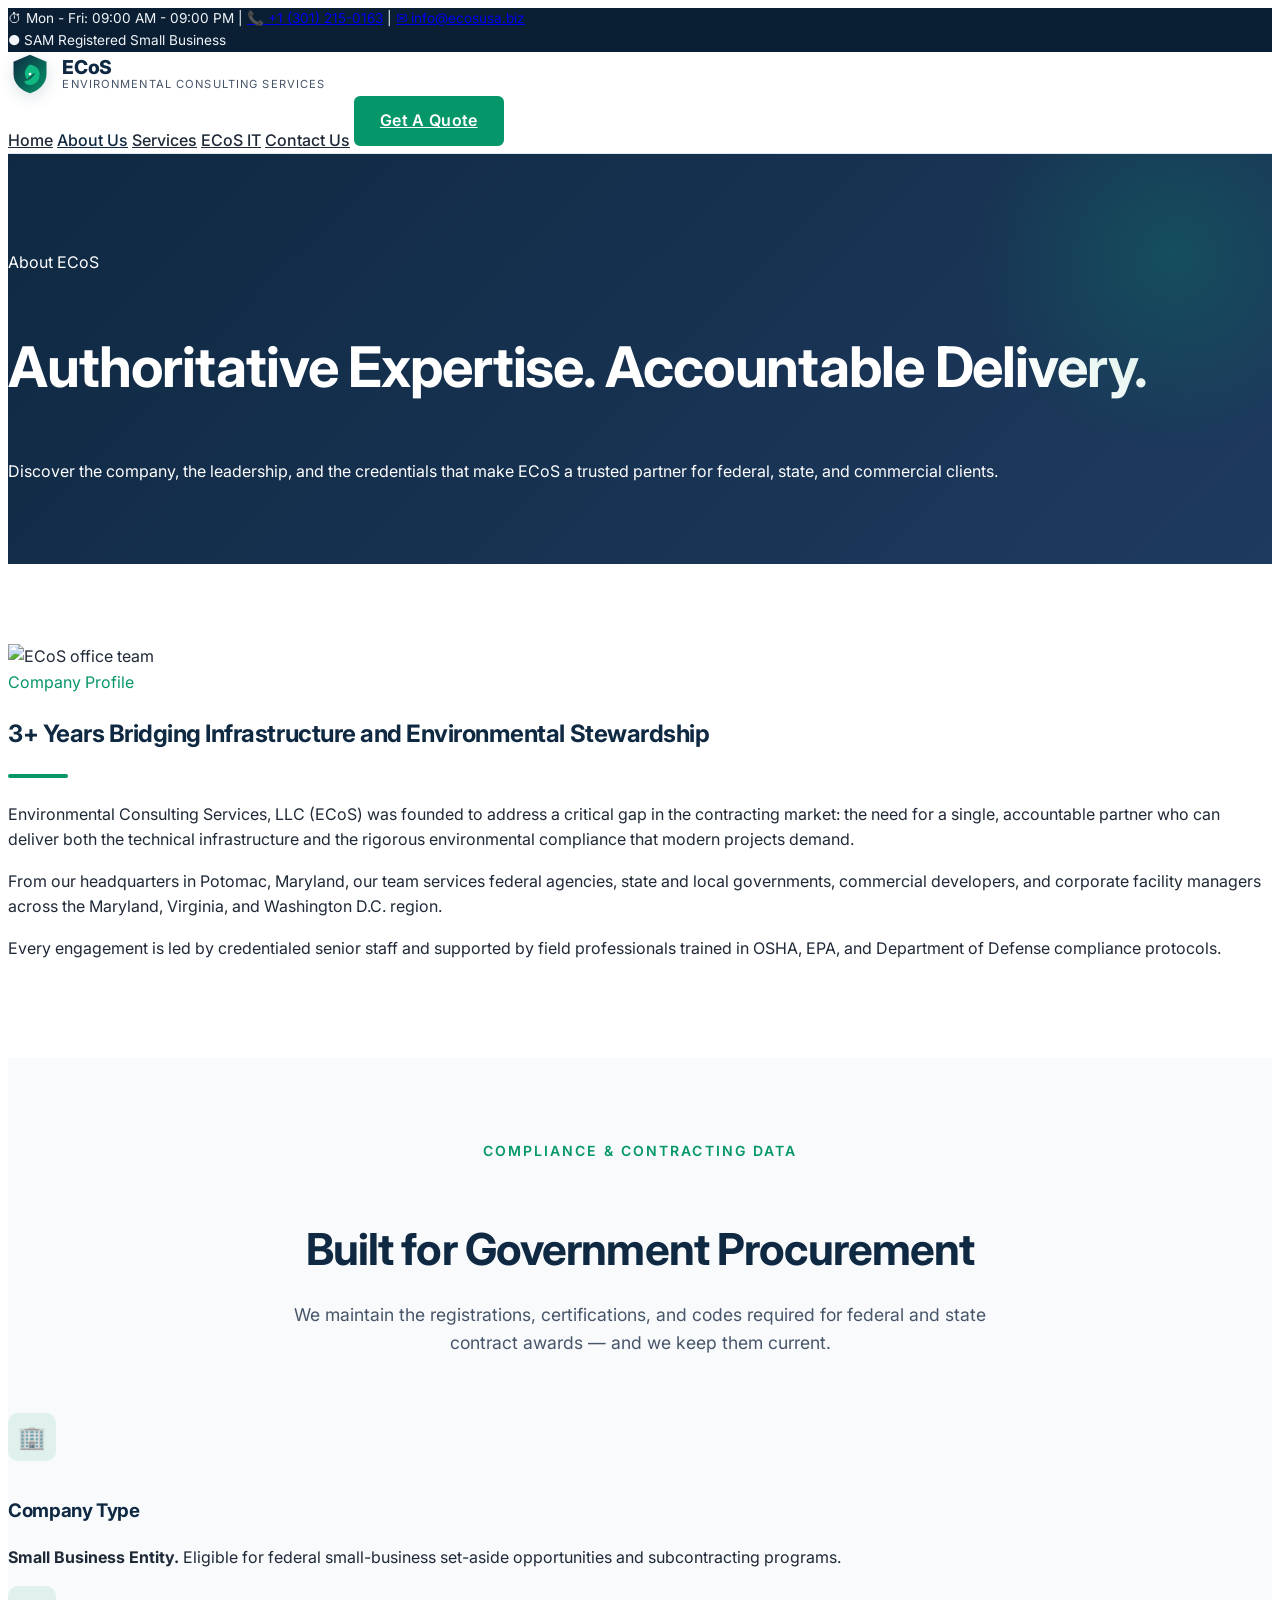
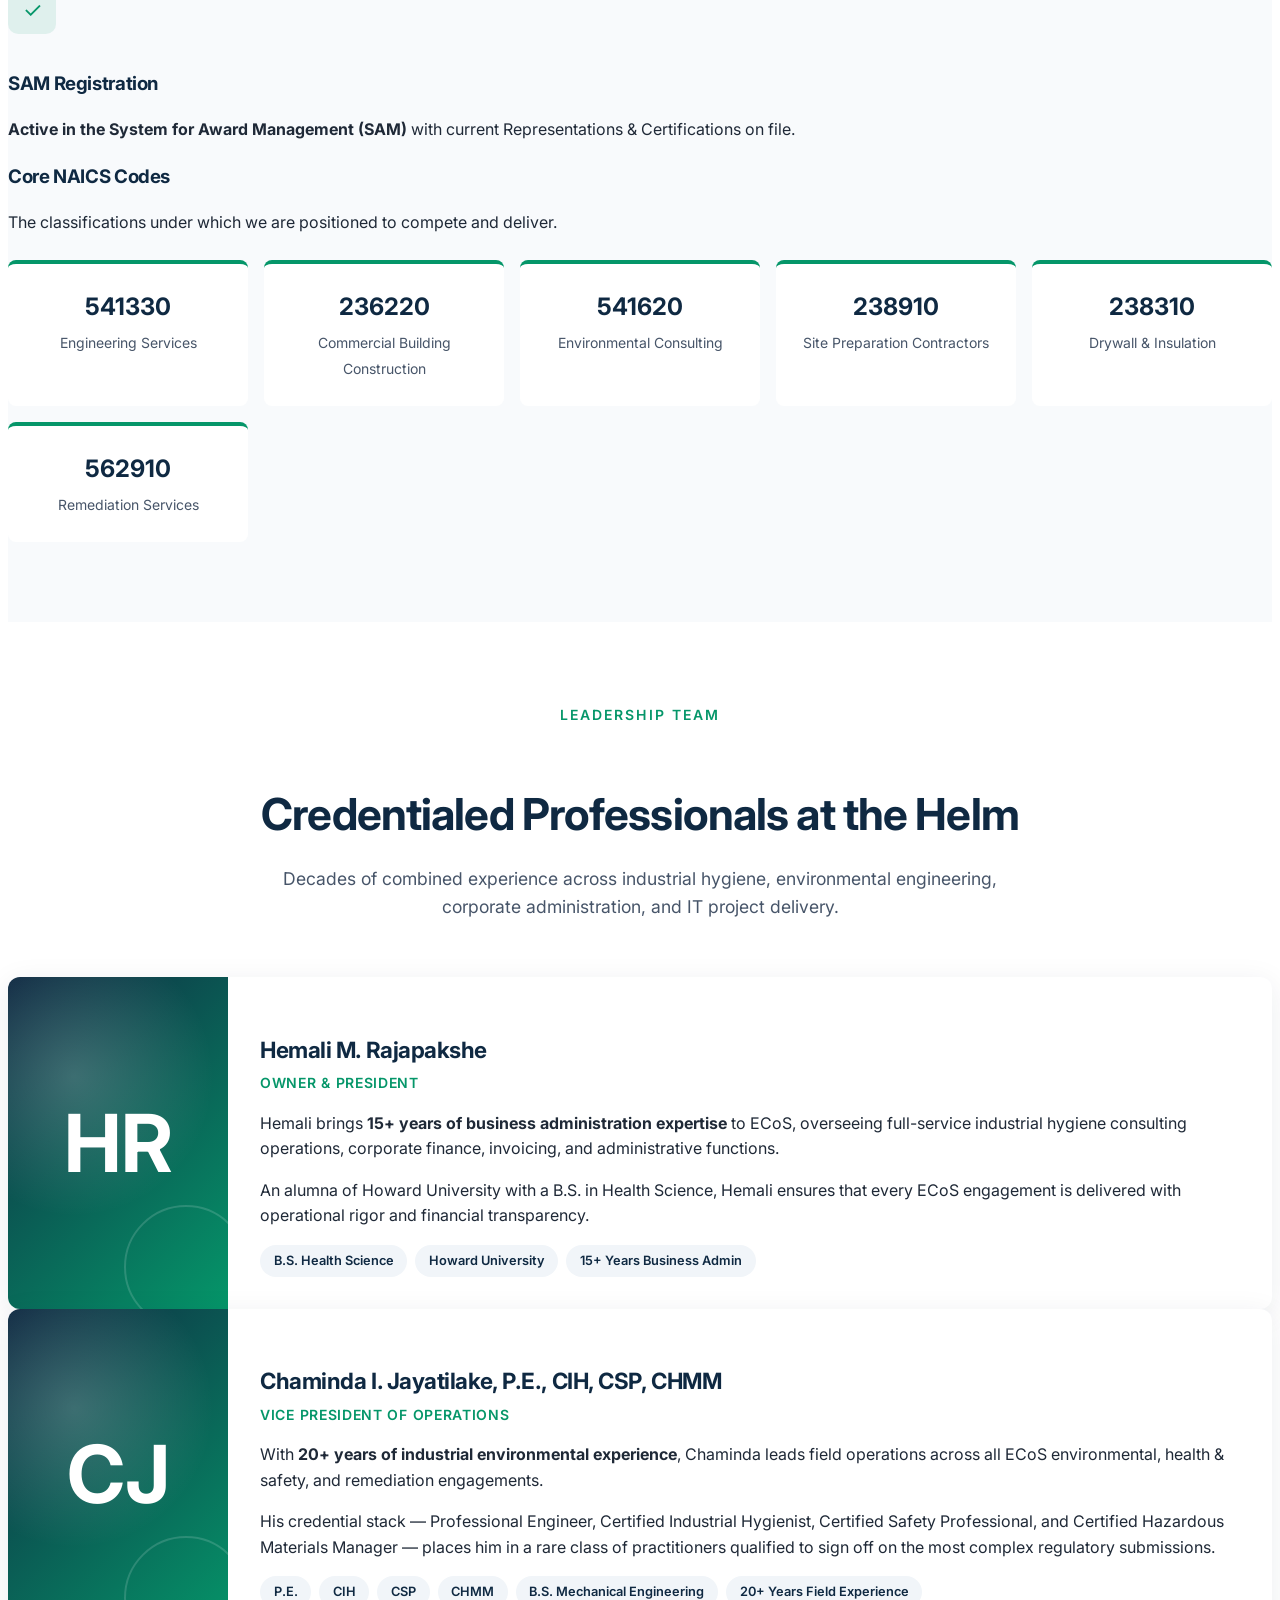
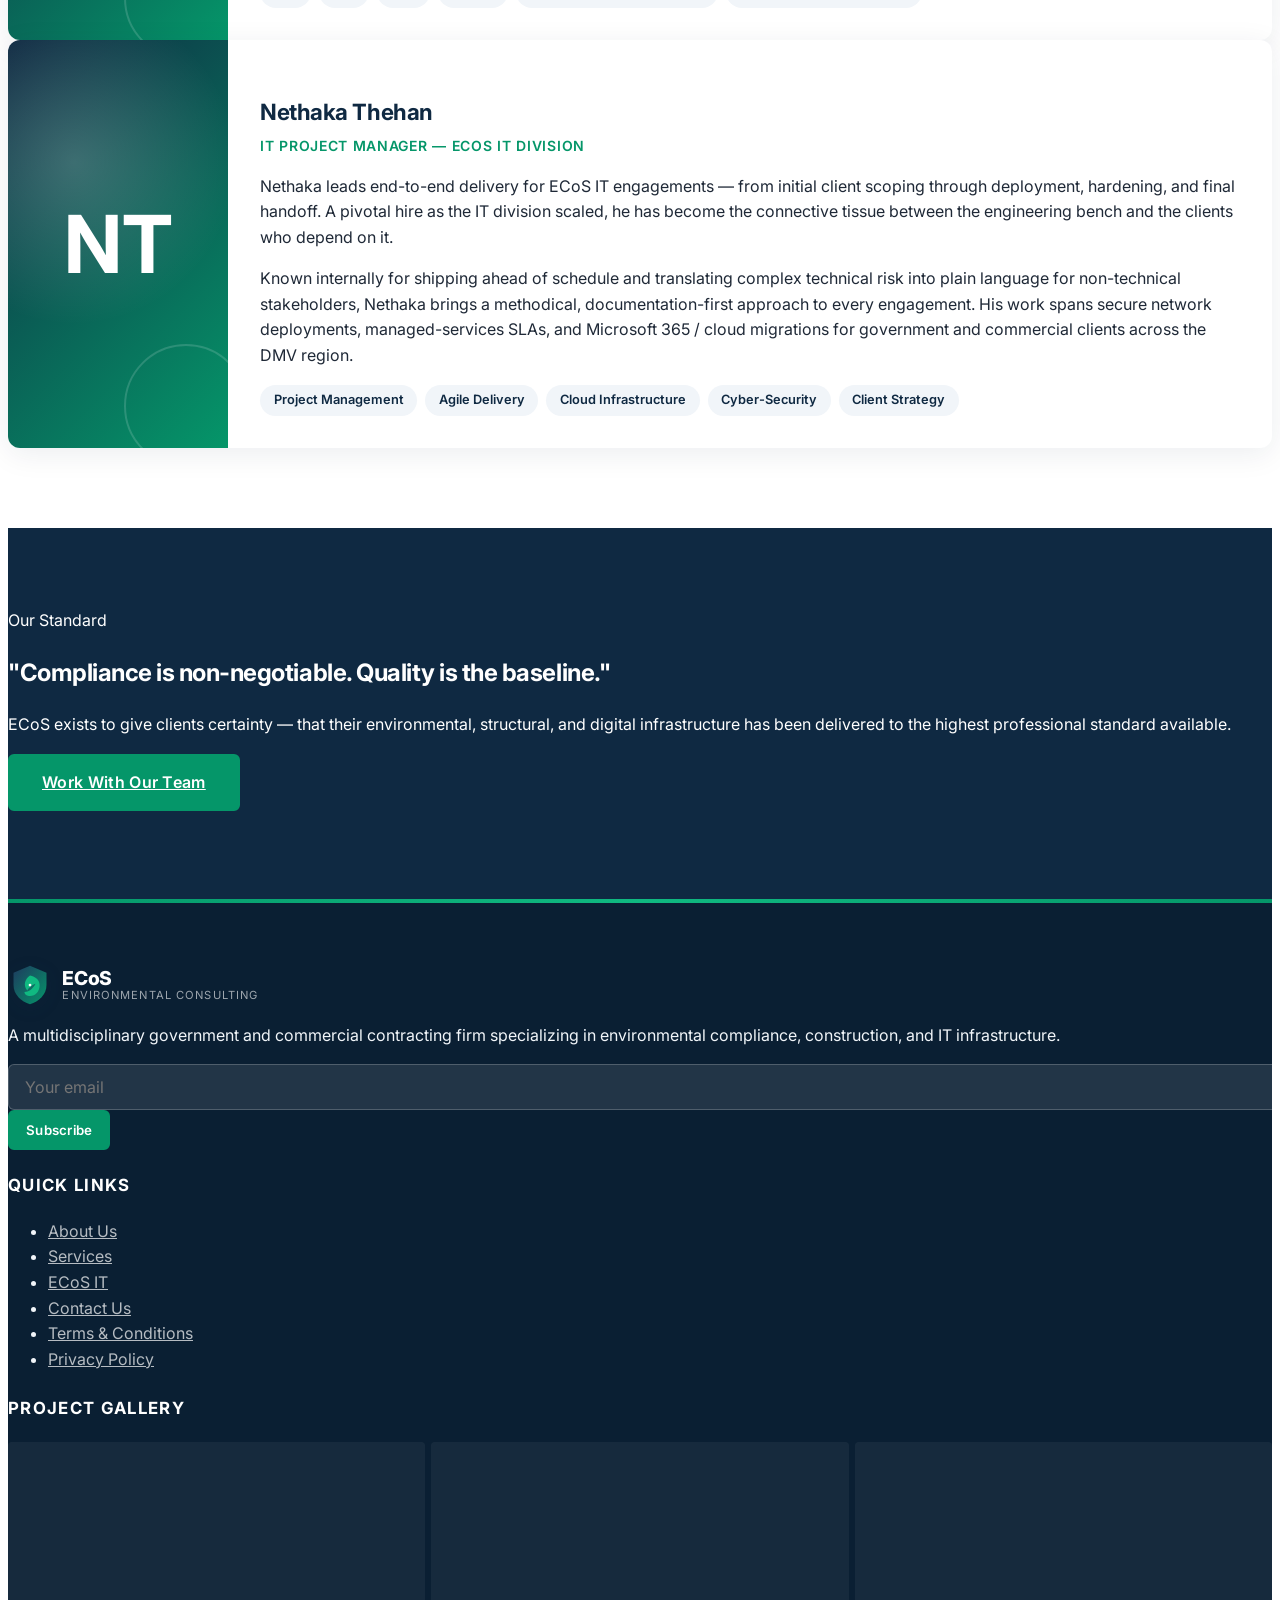
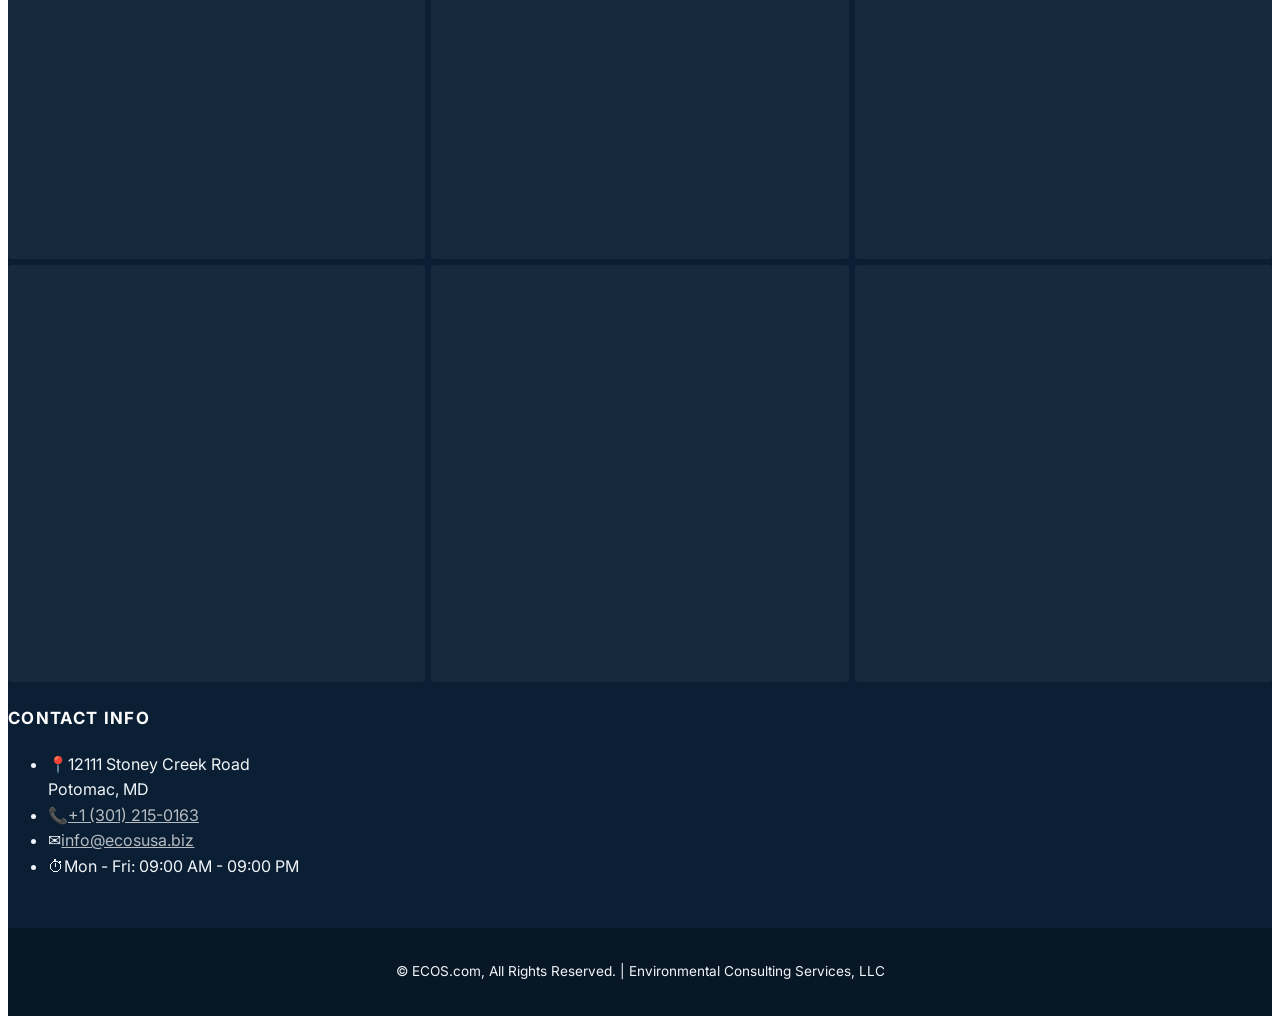
==== about.html @ 58f69d9e "Add Nethaka Thehan as IT Project Manager to leadership section Adds a third leader card on the About" ====
<!DOCTYPE html>
<html lang="en">
<head>
  <meta charset="UTF-8" />
  <meta name="viewport" content="width=device-width, initial-scale=1.0" />
  <title>About ECoS | Leadership, Credentials & SAM Registration</title>
  <meta name="description" content="Learn about Environmental Consulting Services, LLC — a SAM-registered small business with credentialed leadership including a P.E., CIH, CSP, and CHMM. Serving government and commercial clients in the DMV region." />
  <meta name="keywords" content="ECoS leadership, Industrial Hygienist Potomac, SAM Registered Small Business, Certified Industrial Hygienist Maryland, Professional Engineer DMV" />
  <link rel="icon" type="image/svg+xml" href="favicon.svg" />
  <link rel="preconnect" href="https://fonts.googleapis.com">
  <link rel="preconnect" href="https://fonts.gstatic.com" crossorigin>
  <link href="https://fonts.googleapis.com/css2?family=Inter:wght@400;500;600;700;800&display=swap" rel="stylesheet">
  <script src="https://cdn.tailwindcss.com"></script>
  <link rel="stylesheet" href="css/styles.css" />
</head>
<body>

  <div class="scroll-progress" aria-hidden="true"></div>

  <!-- Top Contact Bar -->
  <div class="top-bar">
    <div class="container mx-auto px-4 py-2">
      <div class="top-bar-info flex flex-wrap justify-between items-center gap-2">
        <div class="flex flex-wrap items-center gap-4 text-xs sm:text-sm">
          <span>⏱ Mon - Fri: 09:00 AM - 09:00 PM</span>
          <span class="hidden sm:inline">|</span>
          <a href="tel:+13012150163" class="hover:text-white">📞 +1 (301) 215-0163</a>
          <span class="hidden sm:inline">|</span>
          <a href="mailto:info@ecosusa.biz" class="hover:text-white">✉ info@ecosusa.biz</a>
        </div>
        <div class="hidden md:flex items-center gap-3 text-xs">
          <span class="text-emerald-400">●</span>
          <span>SAM Registered Small Business</span>
        </div>
      </div>
    </div>
  </div>

  <!-- Header -->
  <header class="main-header sticky top-0 z-50">
    <div class="container mx-auto px-4">
      <div class="flex items-center justify-between py-4 relative">
        <a href="index.html" class="logo-mark">
          <svg class="logo-svg" viewBox="0 0 64 64" xmlns="http://www.w3.org/2000/svg" aria-label="ECoS logo">
            <defs>
              <linearGradient id="logoGradA" x1="0" y1="0" x2="1" y2="1">
                <stop offset="0%" stop-color="#0f2942"/>
                <stop offset="100%" stop-color="#059669"/>
              </linearGradient>
            </defs>
            <path d="M32 4 L56 14 V32 C56 46 45 56 32 60 C19 56 8 46 8 32 V14 Z" fill="url(#logoGradA)"/>
            <g class="leaf">
              <path d="M32 18 C24 24 22 32 28 40 C30 36 34 32 40 30 C36 38 30 42 24 42 C24 46 28 48 32 48 C40 48 46 42 46 32 C46 24 40 20 32 18 Z" fill="#10b981"/>
              <circle cx="32" cy="32" r="2" fill="#fff"/>
            </g>
          </svg>
          <div class="logo-text">
            <span class="logo-name">ECoS</span>
            <span class="logo-tag">Environmental Consulting Services</span>
          </div>
        </a>
        <button class="mobile-menu-btn" aria-label="Toggle menu" aria-expanded="false">&#9776;</button>
        <nav class="nav-links flex items-center gap-8">
          <a href="index.html" class="nav-link">Home</a>
          <a href="about.html" class="nav-link">About Us</a>
          <a href="services.html" class="nav-link">Services</a>
          <a href="ecos-it.html" class="nav-link">ECoS IT</a>
          <a href="contact.html" class="nav-link">Contact Us</a>
          <a href="contact.html" class="btn-primary nav-cta-desktop" style="padding: 0.65rem 1.5rem;">Get A Quote</a>
        </nav>
      </div>
    </div>
  </header>

  <!-- Page Hero -->
  <section class="page-hero">
    <div class="container mx-auto px-4 relative z-10">
      <span class="inline-block text-emerald-300 font-semibold tracking-widest uppercase text-sm mb-3">About ECoS</span>
      <h1>Authoritative Expertise. Accountable Delivery.</h1>
      <p class="text-blue-100 text-lg max-w-2xl mt-4">Discover the company, the leadership, and the credentials that make ECoS a trusted partner for federal, state, and commercial clients.</p>
    </div>
  </section>

  <!-- Company Profile -->
  <section class="section">
    <div class="container mx-auto px-4">
      <div class="grid lg:grid-cols-2 gap-12 items-center">
        <div class="fade-in-up">
          <img src="https://images.unsplash.com/photo-1497366216548-37526070297c?ixlib=rb-4.0.3&auto=format&fit=crop&w=1200&q=80"
               alt="ECoS office team"
               class="rounded-xl shadow-xl w-full h-auto" />
        </div>
        <div class="fade-in-up">
          <span class="eyebrow text-emerald font-semibold tracking-widest uppercase text-sm">Company Profile</span>
          <h2 class="text-3xl md:text-4xl font-bold mt-3 mb-4">3+ Years Bridging Infrastructure and Environmental Stewardship</h2>
          <div class="divider-emerald"></div>
          <p class="text-gray-700 mb-4">
            Environmental Consulting Services, LLC (ECoS) was founded to address a critical gap in the contracting market: the need for a single, accountable partner who can deliver both the technical infrastructure and the rigorous environmental compliance that modern projects demand.
          </p>
          <p class="text-gray-700 mb-4">
            From our headquarters in Potomac, Maryland, our team services federal agencies, state and local governments, commercial developers, and corporate facility managers across the Maryland, Virginia, and Washington D.C. region.
          </p>
          <p class="text-gray-700">
            Every engagement is led by credentialed senior staff and supported by field professionals trained in OSHA, EPA, and Department of Defense compliance protocols.
          </p>
        </div>
      </div>
    </div>
  </section>

  <!-- Compliance & Contracting Data -->
  <section class="section bg-gray-light">
    <div class="container mx-auto px-4">
      <div class="section-title">
        <span class="eyebrow">Compliance & Contracting Data</span>
        <h2>Built for Government Procurement</h2>
        <p>We maintain the registrations, certifications, and codes required for federal and state contract awards — and we keep them current.</p>
      </div>

      <div class="grid md:grid-cols-2 gap-8 mb-10">
        <div class="bg-white p-8 rounded-xl shadow-md fade-in-up">
          <div class="icon-feature">🏢</div>
          <h3 class="text-xl font-bold mb-3">Company Type</h3>
          <p class="text-gray-700"><strong>Small Business Entity.</strong> Eligible for federal small-business set-aside opportunities and subcontracting programs.</p>
        </div>
        <div class="bg-white p-8 rounded-xl shadow-md fade-in-up">
          <div class="icon-feature">✓</div>
          <h3 class="text-xl font-bold mb-3">SAM Registration</h3>
          <p class="text-gray-700"><strong>Active in the System for Award Management (SAM)</strong> with current Representations & Certifications on file.</p>
        </div>
      </div>

      <div>
        <h3 class="text-2xl font-bold mb-2 text-center">Core NAICS Codes</h3>
        <p class="text-center text-gray-600 mb-6">The classifications under which we are positioned to compete and deliver.</p>
        <div class="compliance-grid">
          <div class="compliance-item">
            <strong>541330</strong>
            <span>Engineering Services</span>
          </div>
          <div class="compliance-item">
            <strong>236220</strong>
            <span>Commercial Building Construction</span>
          </div>
          <div class="compliance-item">
            <strong>541620</strong>
            <span>Environmental Consulting</span>
          </div>
          <div class="compliance-item">
            <strong>238910</strong>
            <span>Site Preparation Contractors</span>
          </div>
          <div class="compliance-item">
            <strong>238310</strong>
            <span>Drywall & Insulation</span>
          </div>
          <div class="compliance-item">
            <strong>562910</strong>
            <span>Remediation Services</span>
          </div>
        </div>
      </div>
    </div>
  </section>

  <!-- Leadership Team -->
  <section class="section">
    <div class="container mx-auto px-4">
      <div class="section-title">
        <span class="eyebrow">Leadership Team</span>
        <h2>Credentialed Professionals at the Helm</h2>
        <p>Decades of combined experience across industrial hygiene, environmental engineering, corporate administration, and IT project delivery.</p>
      </div>

      <div class="space-y-8 max-w-5xl mx-auto">
        <div class="leader-card fade-in-up">
          <div class="leader-image">HR</div>
          <div class="leader-body">
            <h3>Hemali M. Rajapakshe</h3>
            <div class="role">Owner & President</div>
            <p class="text-gray-700 mb-3">
              Hemali brings <strong>15+ years of business administration expertise</strong> to ECoS, overseeing full-service industrial hygiene consulting operations, corporate finance, invoicing, and administrative functions.
            </p>
            <p class="text-gray-700">
              An alumna of Howard University with a B.S. in Health Science, Hemali ensures that every ECoS engagement is delivered with operational rigor and financial transparency.
            </p>
            <div class="credentials">
              <span class="cred-pill">B.S. Health Science</span>
              <span class="cred-pill">Howard University</span>
              <span class="cred-pill">15+ Years Business Admin</span>
            </div>
          </div>
        </div>

        <div class="leader-card fade-in-up">
          <div class="leader-image">CJ</div>
          <div class="leader-body">
            <h3>Chaminda I. Jayatilake, P.E., CIH, CSP, CHMM</h3>
            <div class="role">Vice President of Operations</div>
            <p class="text-gray-700 mb-3">
              With <strong>20+ years of industrial environmental experience</strong>, Chaminda leads field operations across all ECoS environmental, health & safety, and remediation engagements.
            </p>
            <p class="text-gray-700">
              His credential stack — Professional Engineer, Certified Industrial Hygienist, Certified Safety Professional, and Certified Hazardous Materials Manager — places him in a rare class of practitioners qualified to sign off on the most complex regulatory submissions.
            </p>
            <div class="credentials">
              <span class="cred-pill">P.E.</span>
              <span class="cred-pill">CIH</span>
              <span class="cred-pill">CSP</span>
              <span class="cred-pill">CHMM</span>
              <span class="cred-pill">B.S. Mechanical Engineering</span>
              <span class="cred-pill">20+ Years Field Experience</span>
            </div>
          </div>
        </div>

        <div class="leader-card fade-in-up">
          <div class="leader-image">NT</div>
          <div class="leader-body">
            <h3>Nethaka Thehan</h3>
            <div class="role">IT Project Manager — ECoS IT Division</div>
            <p class="text-gray-700 mb-3">
              Nethaka leads end-to-end delivery for ECoS IT engagements — from initial client scoping through deployment, hardening, and final handoff. A pivotal hire as the IT division scaled, he has become the connective tissue between the engineering bench and the clients who depend on it.
            </p>
            <p class="text-gray-700">
              Known internally for shipping ahead of schedule and translating complex technical risk into plain language for non-technical stakeholders, Nethaka brings a methodical, documentation-first approach to every engagement. His work spans secure network deployments, managed-services SLAs, and Microsoft 365 / cloud migrations for government and commercial clients across the DMV region.
            </p>
            <div class="credentials">
              <span class="cred-pill">Project Management</span>
              <span class="cred-pill">Agile Delivery</span>
              <span class="cred-pill">Cloud Infrastructure</span>
              <span class="cred-pill">Cyber-Security</span>
              <span class="cred-pill">Client Strategy</span>
            </div>
          </div>
        </div>
      </div>
    </div>
  </section>

  <!-- Mission Strip -->
  <section class="section bg-navy spotlight" style="color: white;">
    <div class="container mx-auto px-4 text-center max-w-3xl">
      <span class="inline-block text-emerald-300 font-semibold tracking-widest uppercase text-sm mb-3">Our Standard</span>
      <h2 class="text-3xl md:text-4xl mb-6" style="color: white;">"Compliance is non-negotiable. Quality is the baseline."</h2>
      <p class="text-blue-100 text-lg mb-8">
        ECoS exists to give clients certainty — that their environmental, structural, and digital infrastructure has been delivered to the highest professional standard available.
      </p>
      <a href="contact.html" class="btn-primary">Work With Our Team</a>
    </div>
  </section>

  <!-- Footer -->
  <footer class="footer">
    <div class="container mx-auto px-4">
      <div class="grid md:grid-cols-2 lg:grid-cols-4 gap-10">
        <div>
          <div class="logo-mark mb-4">
            <svg class="logo-svg" viewBox="0 0 64 64" xmlns="http://www.w3.org/2000/svg" aria-label="ECoS logo">
              <defs>
                <linearGradient id="logoGradAF" x1="0" y1="0" x2="1" y2="1">
                  <stop offset="0%" stop-color="#1e3a5f"/>
                  <stop offset="100%" stop-color="#059669"/>
                </linearGradient>
              </defs>
              <path d="M32 4 L56 14 V32 C56 46 45 56 32 60 C19 56 8 46 8 32 V14 Z" fill="url(#logoGradAF)"/>
              <g class="leaf">
                <path d="M32 18 C24 24 22 32 28 40 C30 36 34 32 40 30 C36 38 30 42 24 42 C24 46 28 48 32 48 C40 48 46 42 46 32 C46 24 40 20 32 18 Z" fill="#10b981"/>
                <circle cx="32" cy="32" r="2" fill="#fff"/>
              </g>
            </svg>
            <div class="logo-text">
              <span class="logo-name" style="color: white;">ECoS</span>
              <span class="logo-tag" style="color: rgba(255,255,255,0.6);">Environmental Consulting</span>
            </div>
          </div>
          <p class="text-sm opacity-80 mb-4">A multidisciplinary government and commercial contracting firm specializing in environmental compliance, construction, and IT infrastructure.</p>
          <form class="flex gap-2">
            <input type="email" placeholder="Your email" class="form-input text-sm" style="background: rgba(255,255,255,0.1); border-color: rgba(255,255,255,0.2); color: white;" />
            <button type="button" class="btn-primary text-sm" style="padding: 0.6rem 1rem;">Subscribe</button>
          </form>
        </div>
        <div>
          <h4>Quick Links</h4>
          <ul class="space-y-2 text-sm">
            <li><a href="about.html">About Us</a></li>
            <li><a href="services.html">Services</a></li>
            <li><a href="ecos-it.html">ECoS IT</a></li>
            <li><a href="contact.html">Contact Us</a></li>
            <li><a href="#">Terms & Conditions</a></li>
            <li><a href="#">Privacy Policy</a></li>
          </ul>
        </div>
        <div>
          <h4>Project Gallery</h4>
          <div class="gallery-grid">
            <div style="background-image: url('https://images.unsplash.com/photo-1503387762-592deb58ef4e?w=200&q=70');"></div>
            <div style="background-image: url('https://images.unsplash.com/photo-1581094794329-c8112a89af12?w=200&q=70');"></div>
            <div style="background-image: url('https://images.unsplash.com/photo-1565008447742-97f6f38c985c?w=200&q=70');"></div>
            <div style="background-image: url('https://images.unsplash.com/photo-1517089596392-fb9a9033e05b?w=200&q=70');"></div>
            <div style="background-image: url('https://images.unsplash.com/photo-1581092334651-ddf26d9a09d0?w=200&q=70');"></div>
            <div style="background-image: url('https://images.unsplash.com/photo-1558494949-ef010cbdcc31?w=200&q=70');"></div>
          </div>
        </div>
        <div>
          <h4>Contact Info</h4>
          <ul class="space-y-3 text-sm">
            <li class="flex gap-3"><span class="text-emerald-400">📍</span><span>12111 Stoney Creek Road<br/>Potomac, MD</span></li>
            <li class="flex gap-3"><span class="text-emerald-400">📞</span><a href="tel:+13012150163">+1 (301) 215-0163</a></li>
            <li class="flex gap-3"><span class="text-emerald-400">✉</span><a href="mailto:info@ecosusa.biz">info@ecosusa.biz</a></li>
            <li class="flex gap-3"><span class="text-emerald-400">⏱</span><span>Mon - Fri: 09:00 AM - 09:00 PM</span></li>
          </ul>
        </div>
      </div>
    </div>
    <div class="footer-bottom">
      <div class="container mx-auto px-4">
        <p>&copy; ECOS.com, All Rights Reserved. | Environmental Consulting Services, LLC</p>
      </div>
    </div>
  </footer>

  <script src="js/main.js"></script>
</body>
</html>
---- css/styles.css ----
/* ECoS Brand Variables */
:root {
  --ecos-navy: #0f2942;
  --ecos-navy-dark: #0a1f33;
  --ecos-navy-light: #1e3a5f;
  --ecos-slate: #334155;
  --ecos-emerald: #059669;
  --ecos-emerald-light: #10b981;
  --ecos-emerald-dark: #047857;
  --ecos-white: #ffffff;
  --ecos-gray-50: #f8fafc;
  --ecos-gray-100: #f1f5f9;
  --ecos-gray-200: #e2e8f0;
  --ecos-gray-600: #475569;
  --ecos-charcoal: #1f2937;
}

* {
  font-family: 'Inter', 'Segoe UI', system-ui, -apple-system, sans-serif;
  scroll-behavior: smooth;
}

body {
  color: var(--ecos-charcoal);
  background-color: var(--ecos-white);
  line-height: 1.6;
}

h1, h2, h3, h4, h5, h6 {
  font-family: 'Inter', 'Segoe UI', sans-serif;
  font-weight: 700;
  letter-spacing: -0.02em;
  color: var(--ecos-navy);
}

/* Top Contact Bar */
.top-bar {
  background-color: var(--ecos-navy-dark);
  color: var(--ecos-gray-100);
  font-size: 0.85rem;
}

/* Header Navigation */
.main-header {
  background-color: var(--ecos-white);
  border-bottom: 1px solid var(--ecos-gray-200);
  transition: box-shadow 0.3s ease, padding 0.3s ease;
}

.main-header.scrolled {
  box-shadow: 0 4px 20px rgba(15, 41, 66, 0.1);
}

.nav-link {
  color: var(--ecos-charcoal);
  font-weight: 500;
  position: relative;
  padding: 0.5rem 0;
  transition: color 0.2s ease;
}

.nav-link::after {
  content: '';
  position: absolute;
  bottom: -2px;
  left: 0;
  width: 0;
  height: 2px;
  background-color: var(--ecos-emerald);
  transition: width 0.3s ease;
}

.nav-link:hover,
.nav-link.active {
  color: var(--ecos-navy);
}

.nav-link:hover::after,
.nav-link.active::after {
  width: 100%;
}

/* Buttons */
.btn-primary {
  background-color: var(--ecos-emerald);
  color: white;
  padding: 0.875rem 2rem;
  border-radius: 6px;
  font-weight: 600;
  letter-spacing: 0.02em;
  display: inline-block;
  text-align: center;
  transition: all 0.25s ease;
  border: 2px solid var(--ecos-emerald);
}

.btn-primary:hover {
  background-color: var(--ecos-emerald-dark);
  border-color: var(--ecos-emerald-dark);
  transform: translateY(-1px);
  box-shadow: 0 10px 25px -10px rgba(5, 150, 105, 0.5);
}

.btn-secondary {
  background-color: transparent;
  color: white;
  padding: 0.875rem 2rem;
  border-radius: 6px;
  font-weight: 600;
  letter-spacing: 0.02em;
  display: inline-block;
  text-align: center;
  transition: all 0.25s ease;
  border: 2px solid white;
}

.btn-secondary:hover {
  background-color: white;
  color: var(--ecos-navy);
}

.btn-outline {
  background-color: transparent;
  color: var(--ecos-navy);
  padding: 0.875rem 2rem;
  border-radius: 6px;
  font-weight: 600;
  display: inline-block;
  text-align: center;
  border: 2px solid var(--ecos-navy);
  transition: all 0.25s ease;
}

.btn-outline:hover {
  background-color: var(--ecos-navy);
  color: white;
}

/* Scroll Progress Bar */
.scroll-progress {
  position: fixed;
  top: 0;
  left: 0;
  height: 3px;
  width: 0%;
  background: linear-gradient(90deg, var(--ecos-emerald-light), var(--ecos-emerald));
  z-index: 100;
  transition: width 0.1s ease;
  box-shadow: 0 0 12px rgba(16, 185, 129, 0.6);
}

/* Hero Section */
.hero {
  position: relative;
  min-height: 85vh;
  display: flex;
  align-items: center;
  background-size: cover;
  background-position: center;
  background-repeat: no-repeat;
  color: white;
  overflow: hidden;
}

.hero-canvas {
  position: absolute;
  inset: 0;
  z-index: 1;
  pointer-events: none;
  opacity: 0.65;
  mix-blend-mode: screen;
}

.hero::before {
  content: '';
  position: absolute;
  inset: 0;
  background: linear-gradient(135deg, rgba(15, 41, 66, 0.92) 0%, rgba(15, 41, 66, 0.75) 50%, rgba(5, 150, 105, 0.55) 100%);
  z-index: 1;
}

.hero-content {
  position: relative;
  z-index: 3;
}

.hero h1 {
  color: white;
  font-size: clamp(2.5rem, 6vw, 4.5rem);
  line-height: 1.1;
  margin-bottom: 1.25rem;
}

.hero .lead {
  font-size: clamp(1.05rem, 2vw, 1.35rem);
  color: rgba(255, 255, 255, 0.92);
  margin-bottom: 2.5rem;
  max-width: 720px;
}

.page-hero {
  background: linear-gradient(135deg, var(--ecos-navy) 0%, var(--ecos-navy-light) 100%);
  color: white;
  padding: 6rem 0 4rem;
  position: relative;
  overflow: hidden;
}

.page-hero::after {
  content: '';
  position: absolute;
  right: -100px;
  top: -100px;
  width: 400px;
  height: 400px;
  background: radial-gradient(circle, rgba(5, 150, 105, 0.25) 0%, transparent 70%);
  border-radius: 50%;
}

.page-hero h1 {
  color: white;
  font-size: clamp(2.25rem, 5vw, 3.5rem);
}

/* Stats Counter */
.stats-section {
  background-color: var(--ecos-navy);
  color: white;
  padding: 4rem 0;
}

.stat-item {
  text-align: center;
  padding: 1rem;
}

.stat-number {
  font-size: clamp(2.5rem, 5vw, 4rem);
  font-weight: 800;
  color: var(--ecos-emerald-light);
  line-height: 1;
  margin-bottom: 0.5rem;
}

.stat-label {
  font-size: 1rem;
  color: rgba(255, 255, 255, 0.85);
  text-transform: uppercase;
  letter-spacing: 0.1em;
  font-weight: 500;
}

/* Section Patterns */
.section {
  padding: 5rem 0;
}

.section-title {
  text-align: center;
  margin-bottom: 3.5rem;
}

.section-title .eyebrow {
  display: inline-block;
  color: var(--ecos-emerald);
  font-weight: 600;
  text-transform: uppercase;
  letter-spacing: 0.15em;
  font-size: 0.875rem;
  margin-bottom: 1rem;
}

.section-title h2 {
  font-size: clamp(1.875rem, 4vw, 2.75rem);
  margin-bottom: 1rem;
}

.section-title p {
  max-width: 720px;
  margin: 0 auto;
  color: var(--ecos-gray-600);
  font-size: 1.1rem;
}

/* Core Pillar Cards */
.pillar-card {
  background: white;
  border-radius: 12px;
  overflow: hidden;
  box-shadow: 0 4px 20px rgba(15, 41, 66, 0.08);
  transition: transform 0.3s ease, box-shadow 0.3s ease;
  height: 100%;
  display: flex;
  flex-direction: column;
}

.pillar-card:hover {
  transform: translateY(-6px);
  box-shadow: 0 20px 40px rgba(15, 41, 66, 0.15);
}

.pillar-card-image {
  height: 220px;
  background-size: cover;
  background-position: center;
  position: relative;
}

.pillar-card-image::after {
  content: '';
  position: absolute;
  inset: 0;
  background: linear-gradient(to bottom, transparent 50%, rgba(15, 41, 66, 0.5));
}

.pillar-card-icon {
  position: absolute;
  bottom: -28px;
  left: 28px;
  width: 56px;
  height: 56px;
  background: var(--ecos-emerald);
  border-radius: 10px;
  display: flex;
  align-items: center;
  justify-content: center;
  color: white;
  font-size: 1.5rem;
  box-shadow: 0 8px 20px rgba(5, 150, 105, 0.35);
  z-index: 2;
}

.pillar-card-body {
  padding: 2.5rem 1.75rem 1.75rem;
  flex-grow: 1;
  display: flex;
  flex-direction: column;
}

.pillar-card h3 {
  font-size: 1.35rem;
  margin-bottom: 0.875rem;
}

.pillar-card p {
  color: var(--ecos-gray-600);
  flex-grow: 1;
  margin-bottom: 1.25rem;
}

.pillar-link {
  color: var(--ecos-emerald);
  font-weight: 600;
  display: inline-flex;
  align-items: center;
  gap: 0.4rem;
  transition: gap 0.2s ease;
}

.pillar-link:hover {
  gap: 0.7rem;
}

/* Service Cards (List variant) */
.service-block {
  background: white;
  border-left: 4px solid var(--ecos-emerald);
  padding: 2rem;
  border-radius: 8px;
  box-shadow: 0 2px 10px rgba(15, 41, 66, 0.05);
  margin-bottom: 1.5rem;
  transition: transform 0.2s ease, box-shadow 0.2s ease;
}

.service-block:hover {
  transform: translateX(4px);
  box-shadow: 0 8px 20px rgba(15, 41, 66, 0.1);
}

.service-block h3 {
  color: var(--ecos-navy);
  font-size: 1.4rem;
  margin-bottom: 0.75rem;
  display: flex;
  align-items: center;
  gap: 0.75rem;
}

.service-block h3 .service-num {
  display: inline-flex;
  align-items: center;
  justify-content: center;
  width: 36px;
  height: 36px;
  background: var(--ecos-emerald);
  color: white;
  border-radius: 50%;
  font-size: 0.95rem;
  flex-shrink: 0;
}

/* Tab Interface */
.tabs-nav {
  display: flex;
  flex-wrap: wrap;
  gap: 0.5rem;
  border-bottom: 2px solid var(--ecos-gray-200);
  margin-bottom: 2.5rem;
}

.tab-btn {
  padding: 0.875rem 1.5rem;
  background: transparent;
  border: none;
  border-bottom: 3px solid transparent;
  font-weight: 600;
  color: var(--ecos-gray-600);
  cursor: pointer;
  transition: all 0.2s ease;
  margin-bottom: -2px;
}

.tab-btn:hover {
  color: var(--ecos-navy);
}

.tab-btn.active {
  color: var(--ecos-emerald);
  border-bottom-color: var(--ecos-emerald);
}

.tab-content {
  display: none;
}

.tab-content.active {
  display: block;
  animation: fadeIn 0.4s ease;
}

@keyframes fadeIn {
  from { opacity: 0; transform: translateY(8px); }
  to { opacity: 1; transform: translateY(0); }
}

/* Leadership Cards */
.leader-card {
  background: white;
  border-radius: 12px;
  overflow: hidden;
  box-shadow: 0 6px 30px rgba(15, 41, 66, 0.08);
  display: grid;
  grid-template-columns: 220px 1fr;
}

@media (max-width: 768px) {
  .leader-card {
    grid-template-columns: 1fr;
  }
}

.leader-image {
  background: linear-gradient(135deg, var(--ecos-navy) 0%, var(--ecos-emerald) 100%);
  display: flex;
  align-items: center;
  justify-content: center;
  color: white;
  font-size: 5rem;
  font-weight: 700;
  min-height: 280px;
}

.leader-body {
  padding: 2rem;
}

.leader-body h3 {
  font-size: 1.4rem;
  margin-bottom: 0.3rem;
}

.leader-body .role {
  color: var(--ecos-emerald);
  font-weight: 600;
  margin-bottom: 1rem;
  text-transform: uppercase;
  letter-spacing: 0.05em;
  font-size: 0.875rem;
}

.credentials {
  display: flex;
  flex-wrap: wrap;
  gap: 0.5rem;
  margin-top: 1rem;
}

.cred-pill {
  background: var(--ecos-gray-100);
  color: var(--ecos-navy);
  padding: 0.35rem 0.85rem;
  border-radius: 20px;
  font-size: 0.8rem;
  font-weight: 600;
}

/* Compliance Box */
.compliance-grid {
  display: grid;
  grid-template-columns: repeat(auto-fit, minmax(220px, 1fr));
  gap: 1rem;
  margin-top: 1.5rem;
}

.compliance-item {
  background: white;
  padding: 1.5rem;
  border-radius: 8px;
  border-top: 4px solid var(--ecos-emerald);
  text-align: center;
}

.compliance-item strong {
  display: block;
  font-size: 1.5rem;
  color: var(--ecos-navy);
  margin-bottom: 0.25rem;
}

.compliance-item span {
  color: var(--ecos-gray-600);
  font-size: 0.875rem;
}

/* Forms */
.form-group {
  margin-bottom: 1.25rem;
}

.form-label {
  display: block;
  font-weight: 600;
  color: var(--ecos-navy);
  margin-bottom: 0.5rem;
  font-size: 0.9rem;
}

.form-input,
.form-select,
.form-textarea {
  width: 100%;
  padding: 0.75rem 1rem;
  border: 1.5px solid var(--ecos-gray-200);
  border-radius: 6px;
  font-size: 1rem;
  transition: border-color 0.2s ease, box-shadow 0.2s ease;
  background-color: white;
  color: var(--ecos-charcoal);
}

.form-input:focus,
.form-select:focus,
.form-textarea:focus {
  outline: none;
  border-color: var(--ecos-emerald);
  box-shadow: 0 0 0 3px rgba(5, 150, 105, 0.15);
}

.form-textarea {
  resize: vertical;
  min-height: 130px;
}

/* CTA Block */
.cta-block {
  background: linear-gradient(135deg, var(--ecos-navy) 0%, var(--ecos-navy-light) 100%);
  border-radius: 16px;
  padding: 3.5rem 2.5rem;
  color: white;
  position: relative;
  overflow: hidden;
}

.cta-block::before {
  content: '';
  position: absolute;
  top: -50%;
  right: -10%;
  width: 60%;
  height: 200%;
  background: radial-gradient(ellipse, rgba(5, 150, 105, 0.25) 0%, transparent 60%);
  z-index: 0;
}

.cta-block > * {
  position: relative;
  z-index: 1;
}

.cta-block h2 {
  color: white;
}

/* Footer */
.footer {
  background-color: var(--ecos-navy-dark);
  color: var(--ecos-gray-100);
  padding: 4rem 0 0;
}

.footer h4 {
  color: white;
  font-size: 1.05rem;
  margin-bottom: 1.25rem;
  text-transform: uppercase;
  letter-spacing: 0.08em;
}

.footer a {
  color: rgba(255, 255, 255, 0.7);
  transition: color 0.2s ease;
}

.footer a:hover {
  color: var(--ecos-emerald-light);
}

.footer-bottom {
  background-color: rgba(0, 0, 0, 0.25);
  padding: 1.25rem 0;
  margin-top: 3rem;
  text-align: center;
  font-size: 0.85rem;
}

.gallery-grid {
  display: grid;
  grid-template-columns: repeat(3, 1fr);
  gap: 6px;
}

.gallery-grid div {
  aspect-ratio: 1;
  background-size: cover;
  background-position: center;
  border-radius: 4px;
  background-color: rgba(255, 255, 255, 0.05);
}

/* Mobile menu */
.mobile-menu-btn {
  display: none;
  background: transparent;
  border: none;
  font-size: 1.5rem;
  color: var(--ecos-navy);
  cursor: pointer;
}

@media (max-width: 1024px) {
  .mobile-menu-btn {
    display: block;
  }

  .nav-links {
    display: none !important;
    position: absolute;
    top: 100%;
    left: 0;
    right: 0;
    background: white;
    flex-direction: column;
    padding: 1.5rem;
    gap: 1rem;
    box-shadow: 0 10px 30px rgba(15, 41, 66, 0.1);
    border-top: 1px solid var(--ecos-gray-200);
  }

  .nav-links.open {
    display: flex !important;
  }

  .nav-cta-desktop {
    display: none;
  }
}

@media (max-width: 768px) {
  .section {
    padding: 3.5rem 0;
  }

  .top-bar-info {
    flex-direction: column;
    gap: 0.25rem;
    text-align: center;
  }

  .hero {
    min-height: 70vh;
  }

  .cta-block {
    padding: 2.5rem 1.5rem;
  }
}

@media (max-width: 480px) {
  .hero-buttons {
    flex-direction: column;
  }
  .hero-buttons a {
    width: 100%;
  }
}

/* Animations */
.fade-in-up {
  opacity: 0;
  transform: translateY(20px);
  transition: opacity 0.6s ease, transform 0.6s ease;
}

.fade-in-up.visible {
  opacity: 1;
  transform: translateY(0);
}

/* Map Container */
.map-container {
  border-radius: 12px;
  overflow: hidden;
  box-shadow: 0 6px 30px rgba(15, 41, 66, 0.1);
}

.map-container iframe {
  display: block;
  width: 100%;
  height: 450px;
  border: 0;
}

/* Logo */
.logo-mark {
  display: flex;
  align-items: center;
  gap: 0.65rem;
  text-decoration: none;
}

.logo-icon {
  width: 42px;
  height: 42px;
  background: linear-gradient(135deg, var(--ecos-navy) 0%, var(--ecos-emerald) 100%);
  border-radius: 8px;
  display: flex;
  align-items: center;
  justify-content: center;
  color: white;
  font-weight: 800;
  font-size: 1.1rem;
  letter-spacing: -0.05em;
}

.logo-text {
  display: flex;
  flex-direction: column;
  line-height: 1.1;
}

.logo-text .logo-name {
  font-weight: 800;
  color: var(--ecos-navy);
  font-size: 1.2rem;
  letter-spacing: -0.02em;
}

.logo-text .logo-tag {
  font-size: 0.7rem;
  color: var(--ecos-gray-600);
  text-transform: uppercase;
  letter-spacing: 0.1em;
}

/* Utility */
.text-emerald {
  color: var(--ecos-emerald);
}

.bg-navy {
  background-color: var(--ecos-navy);
}

.bg-gray-light {
  background-color: var(--ecos-gray-50);
}

.divider-emerald {
  width: 60px;
  height: 4px;
  background-color: var(--ecos-emerald);
  margin: 1rem 0 1.5rem;
  border-radius: 2px;
}

.icon-feature {
  width: 48px;
  height: 48px;
  background-color: rgba(5, 150, 105, 0.1);
  color: var(--ecos-emerald);
  border-radius: 10px;
  display: inline-flex;
  align-items: center;
  justify-content: center;
  font-size: 1.4rem;
  margin-bottom: 1rem;
}

/* ===========================
   Creative Enhancements
   =========================== */

/* Custom Logo SVG */
.logo-svg {
  width: 44px;
  height: 44px;
  filter: drop-shadow(0 4px 8px rgba(15, 41, 66, 0.15));
  transition: transform 0.4s cubic-bezier(0.34, 1.56, 0.64, 1);
}

.logo-mark:hover .logo-svg {
  transform: rotate(-6deg) scale(1.08);
}

.logo-svg .leaf {
  transform-origin: center;
  animation: leaf-sway 4s ease-in-out infinite;
}

@keyframes leaf-sway {
  0%, 100% { transform: rotate(0deg); }
  50% { transform: rotate(4deg); }
}

/* 3D Tilt Cards */
.tilt-card {
  transition: transform 0.2s ease-out, box-shadow 0.3s ease;
  transform-style: preserve-3d;
  will-change: transform;
}

.tilt-card .tilt-inner {
  transform: translateZ(0);
  transition: transform 0.2s ease-out;
}

.pillar-card .pillar-card-icon {
  transition: transform 0.4s cubic-bezier(0.34, 1.56, 0.64, 1);
}

.pillar-card:hover .pillar-card-icon {
  transform: translateY(-4px) rotate(-6deg) scale(1.05);
}

/* Custom SVG icons in pillar cards */
.pillar-svg-icon {
  width: 28px;
  height: 28px;
  stroke: white;
  stroke-width: 2;
  fill: none;
  stroke-linecap: round;
  stroke-linejoin: round;
}

/* Spotlight cursor effect (dark sections) */
.spotlight {
  position: relative;
  overflow: hidden;
}

.spotlight::before {
  content: '';
  position: absolute;
  inset: 0;
  background: radial-gradient(
    600px circle at var(--mx, 50%) var(--my, 50%),
    rgba(16, 185, 129, 0.15),
    transparent 40%
  );
  pointer-events: none;
  opacity: 0;
  transition: opacity 0.3s ease;
  z-index: 1;
}

.spotlight:hover::before {
  opacity: 1;
}

.spotlight > * {
  position: relative;
  z-index: 2;
}

/* Wave SVG divider */
.wave-divider {
  display: block;
  width: 100%;
  height: 70px;
  margin-top: -1px;
}

.wave-divider svg {
  width: 100%;
  height: 100%;
  display: block;
}

/* Marquee (NAICS scrolling strip) */
.marquee {
  overflow: hidden;
  background: linear-gradient(90deg, var(--ecos-navy-dark), var(--ecos-navy));
  padding: 1.25rem 0;
  position: relative;
  border-top: 1px solid rgba(255, 255, 255, 0.08);
  border-bottom: 1px solid rgba(255, 255, 255, 0.08);
}

.marquee::before,
.marquee::after {
  content: '';
  position: absolute;
  top: 0;
  bottom: 0;
  width: 100px;
  z-index: 2;
  pointer-events: none;
}

.marquee::before {
  left: 0;
  background: linear-gradient(90deg, var(--ecos-navy-dark), transparent);
}

.marquee::after {
  right: 0;
  background: linear-gradient(-90deg, var(--ecos-navy-dark), transparent);
}

.marquee-track {
  display: flex;
  gap: 3rem;
  width: max-content;
  animation: marquee-scroll 36s linear infinite;
}

.marquee:hover .marquee-track {
  animation-play-state: paused;
}

.marquee-item {
  display: inline-flex;
  align-items: center;
  gap: 0.6rem;
  color: rgba(255, 255, 255, 0.85);
  font-weight: 600;
  font-size: 0.95rem;
  letter-spacing: 0.05em;
  white-space: nowrap;
}

.marquee-item .dot {
  width: 6px;
  height: 6px;
  border-radius: 50%;
  background: var(--ecos-emerald-light);
  flex-shrink: 0;
}

.marquee-item strong {
  color: white;
  font-weight: 700;
}

@keyframes marquee-scroll {
  from { transform: translateX(0); }
  to { transform: translateX(-50%); }
}

/* Magnetic button (subtle pulse) */
.btn-primary {
  position: relative;
  overflow: hidden;
}

.btn-primary::before {
  content: '';
  position: absolute;
  inset: 0;
  background: linear-gradient(120deg, transparent 30%, rgba(255, 255, 255, 0.25) 50%, transparent 70%);
  transform: translateX(-100%);
  transition: transform 0.6s ease;
}

.btn-primary:hover::before {
  transform: translateX(100%);
}

/* Stat items get a subtle ring */
.stat-item {
  position: relative;
  padding: 1.5rem 1rem;
}

.stat-item::before {
  content: '';
  position: absolute;
  inset: 0;
  border: 1px solid rgba(255, 255, 255, 0.06);
  border-radius: 12px;
  transition: border-color 0.3s ease, transform 0.3s ease;
}

.stat-item:hover::before {
  border-color: rgba(16, 185, 129, 0.4);
  transform: scale(1.03);
}

.stat-number {
  background: linear-gradient(135deg, var(--ecos-emerald-light), #34d399);
  -webkit-background-clip: text;
  background-clip: text;
  -webkit-text-fill-color: transparent;
}

/* Hero stagger for content */
.hero h1,
.hero .lead,
.hero .hero-buttons,
.hero .eyebrow-hero {
  opacity: 0;
  transform: translateY(20px);
  animation: hero-fade-up 0.8s cubic-bezier(0.22, 1, 0.36, 1) forwards;
}

.hero .eyebrow-hero { animation-delay: 0.1s; }
.hero h1 { animation-delay: 0.25s; }
.hero .lead { animation-delay: 0.4s; }
.hero .hero-buttons { animation-delay: 0.55s; }

@keyframes hero-fade-up {
  to {
    opacity: 1;
    transform: translateY(0);
  }
}

/* Floating shapes (decorative) */
.float-shape {
  position: absolute;
  border-radius: 50%;
  filter: blur(60px);
  opacity: 0.5;
  pointer-events: none;
  z-index: 0;
}

.float-shape.s1 {
  width: 300px;
  height: 300px;
  background: rgba(16, 185, 129, 0.4);
  top: -100px;
  right: -80px;
  animation: float-1 12s ease-in-out infinite;
}

.float-shape.s2 {
  width: 220px;
  height: 220px;
  background: rgba(15, 41, 66, 0.5);
  bottom: -60px;
  left: -60px;
  animation: float-2 14s ease-in-out infinite;
}

@keyframes float-1 {
  0%, 100% { transform: translate(0, 0); }
  50% { transform: translate(-30px, 40px); }
}

@keyframes float-2 {
  0%, 100% { transform: translate(0, 0); }
  50% { transform: translate(40px, -30px); }
}

/* Section enter animations */
.reveal {
  opacity: 0;
  transform: translateY(30px);
  transition: opacity 0.7s cubic-bezier(0.22, 1, 0.36, 1), transform 0.7s cubic-bezier(0.22, 1, 0.36, 1);
}

.reveal.visible {
  opacity: 1;
  transform: translateY(0);
}

.reveal.delay-1 { transition-delay: 0.1s; }
.reveal.delay-2 { transition-delay: 0.2s; }
.reveal.delay-3 { transition-delay: 0.3s; }
.reveal.delay-4 { transition-delay: 0.4s; }

/* Tab buttons - more pop */
.tab-btn {
  position: relative;
}

.tab-btn.active::before {
  content: '';
  position: absolute;
  top: 8px;
  left: 50%;
  transform: translateX(-50%);
  width: 4px;
  height: 4px;
  border-radius: 50%;
  background: var(--ecos-emerald);
  animation: tab-pulse 1.5s ease-out infinite;
}

@keyframes tab-pulse {
  0% { box-shadow: 0 0 0 0 rgba(5, 150, 105, 0.5); }
  100% { box-shadow: 0 0 0 8px rgba(5, 150, 105, 0); }
}

/* Service block — accent reveal on hover */
.service-block {
  position: relative;
  overflow: hidden;
}

.service-block::after {
  content: '';
  position: absolute;
  top: 0;
  left: 0;
  width: 0;
  height: 100%;
  background: linear-gradient(90deg, rgba(5, 150, 105, 0.04), transparent);
  transition: width 0.5s ease;
  pointer-events: none;
}

.service-block:hover::after {
  width: 100%;
}

/* Glow ring around credential pills */
.cred-pill {
  transition: transform 0.2s ease, box-shadow 0.2s ease;
}

.cred-pill:hover {
  transform: translateY(-2px);
  background: var(--ecos-emerald);
  color: white;
  box-shadow: 0 6px 16px rgba(5, 150, 105, 0.3);
}

/* Leader card photo placeholder enhancement */
.leader-image {
  position: relative;
  overflow: hidden;
}

.leader-image::before {
  content: '';
  position: absolute;
  inset: 0;
  background: radial-gradient(circle at 30% 30%, rgba(255, 255, 255, 0.2), transparent 50%);
}

.leader-image::after {
  content: '';
  position: absolute;
  bottom: -20px;
  right: -20px;
  width: 120px;
  height: 120px;
  border: 2px solid rgba(255, 255, 255, 0.15);
  border-radius: 50%;
}

/* Footer subtle pattern */
.footer {
  position: relative;
  overflow: hidden;
}

.footer::before {
  content: '';
  position: absolute;
  top: 0;
  left: 0;
  right: 0;
  height: 4px;
  background: linear-gradient(90deg, var(--ecos-emerald), var(--ecos-emerald-light), var(--ecos-emerald));
}

/* Theme: reduce motion */
@media (prefers-reduced-motion: reduce) {
  *, *::before, *::after {
    animation-duration: 0.01ms !important;
    animation-iteration-count: 1 !important;
    transition-duration: 0.01ms !important;
  }
  .marquee-track {
    animation: none;
  }
}

/* Process step circles (ecos-it) */
.process-step {
  position: relative;
}

.process-step:not(:last-child)::after {
  content: '';
  position: absolute;
  top: 28px;
  left: 60%;
  right: -40%;
  height: 2px;
  background: linear-gradient(90deg, var(--ecos-emerald) 0%, transparent 100%);
  z-index: -1;
}

@media (max-width: 768px) {
  .process-step::after {
    display: none !important;
  }
}
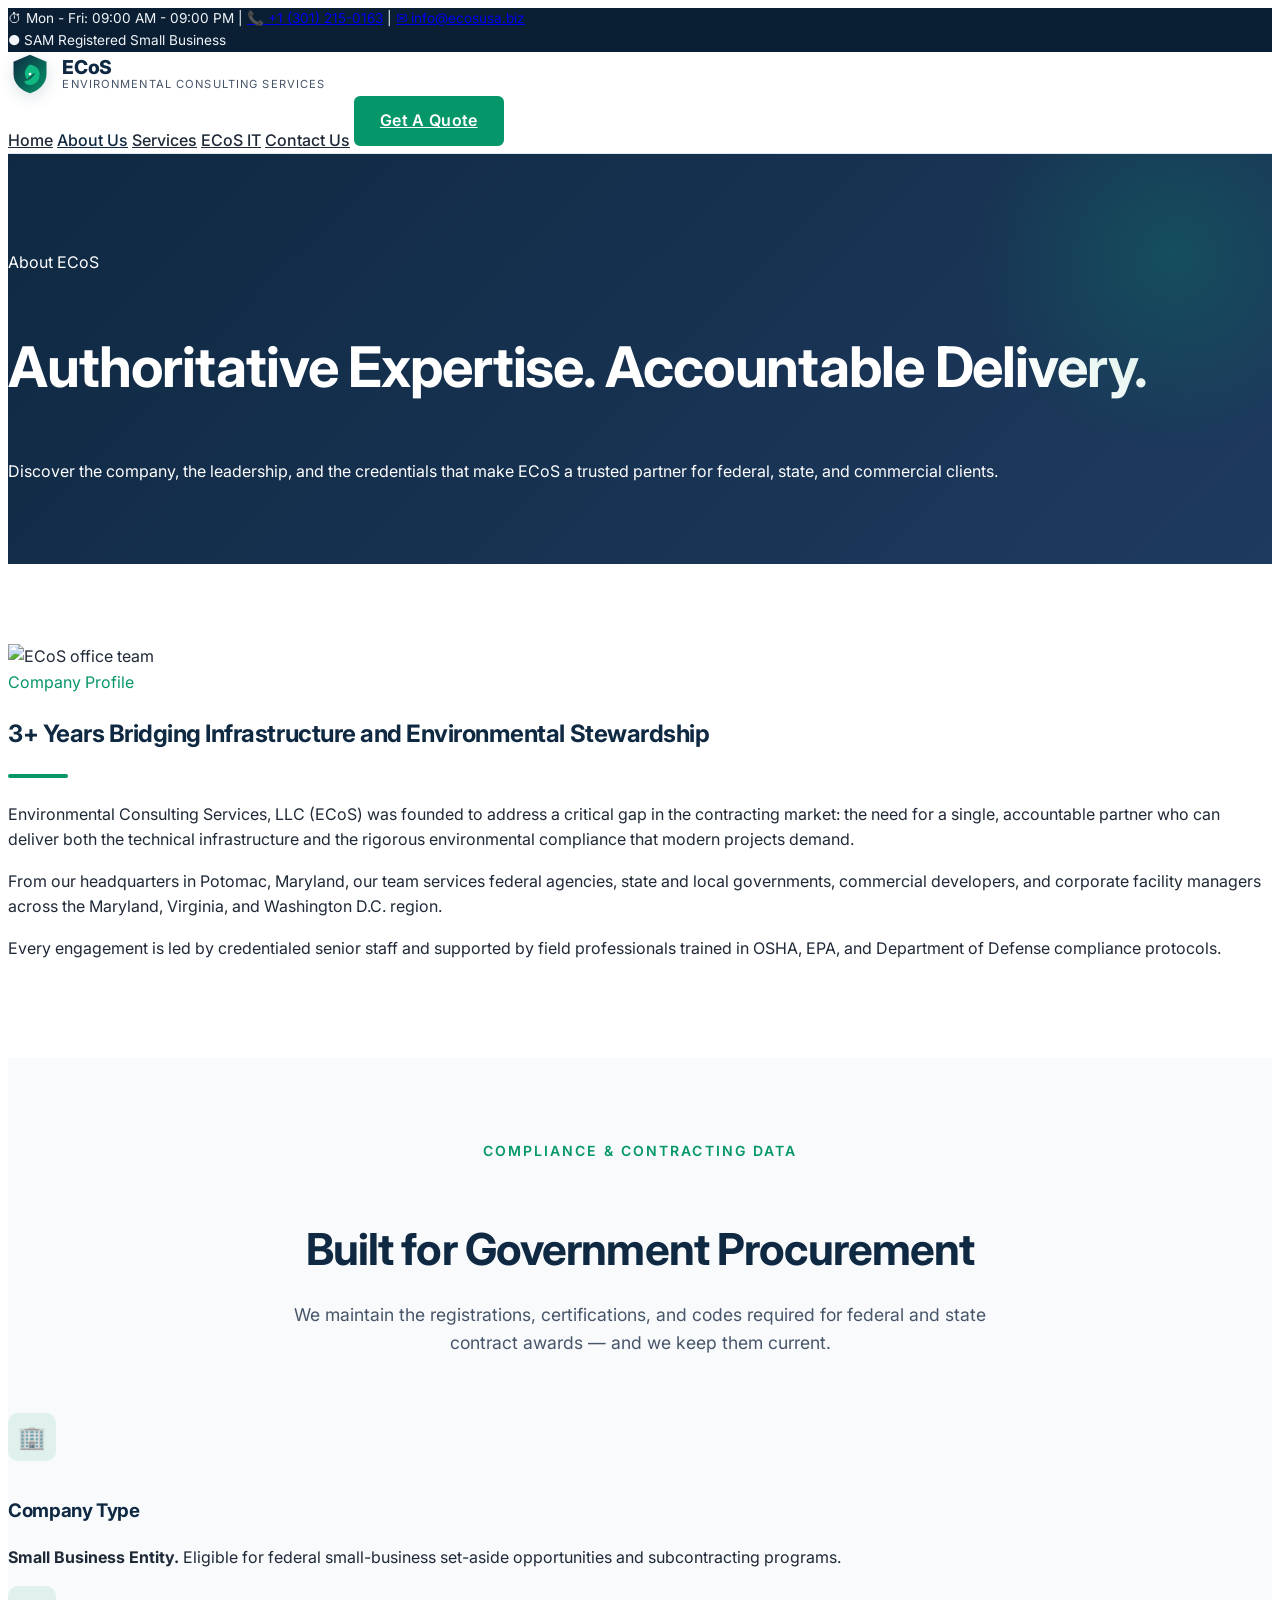
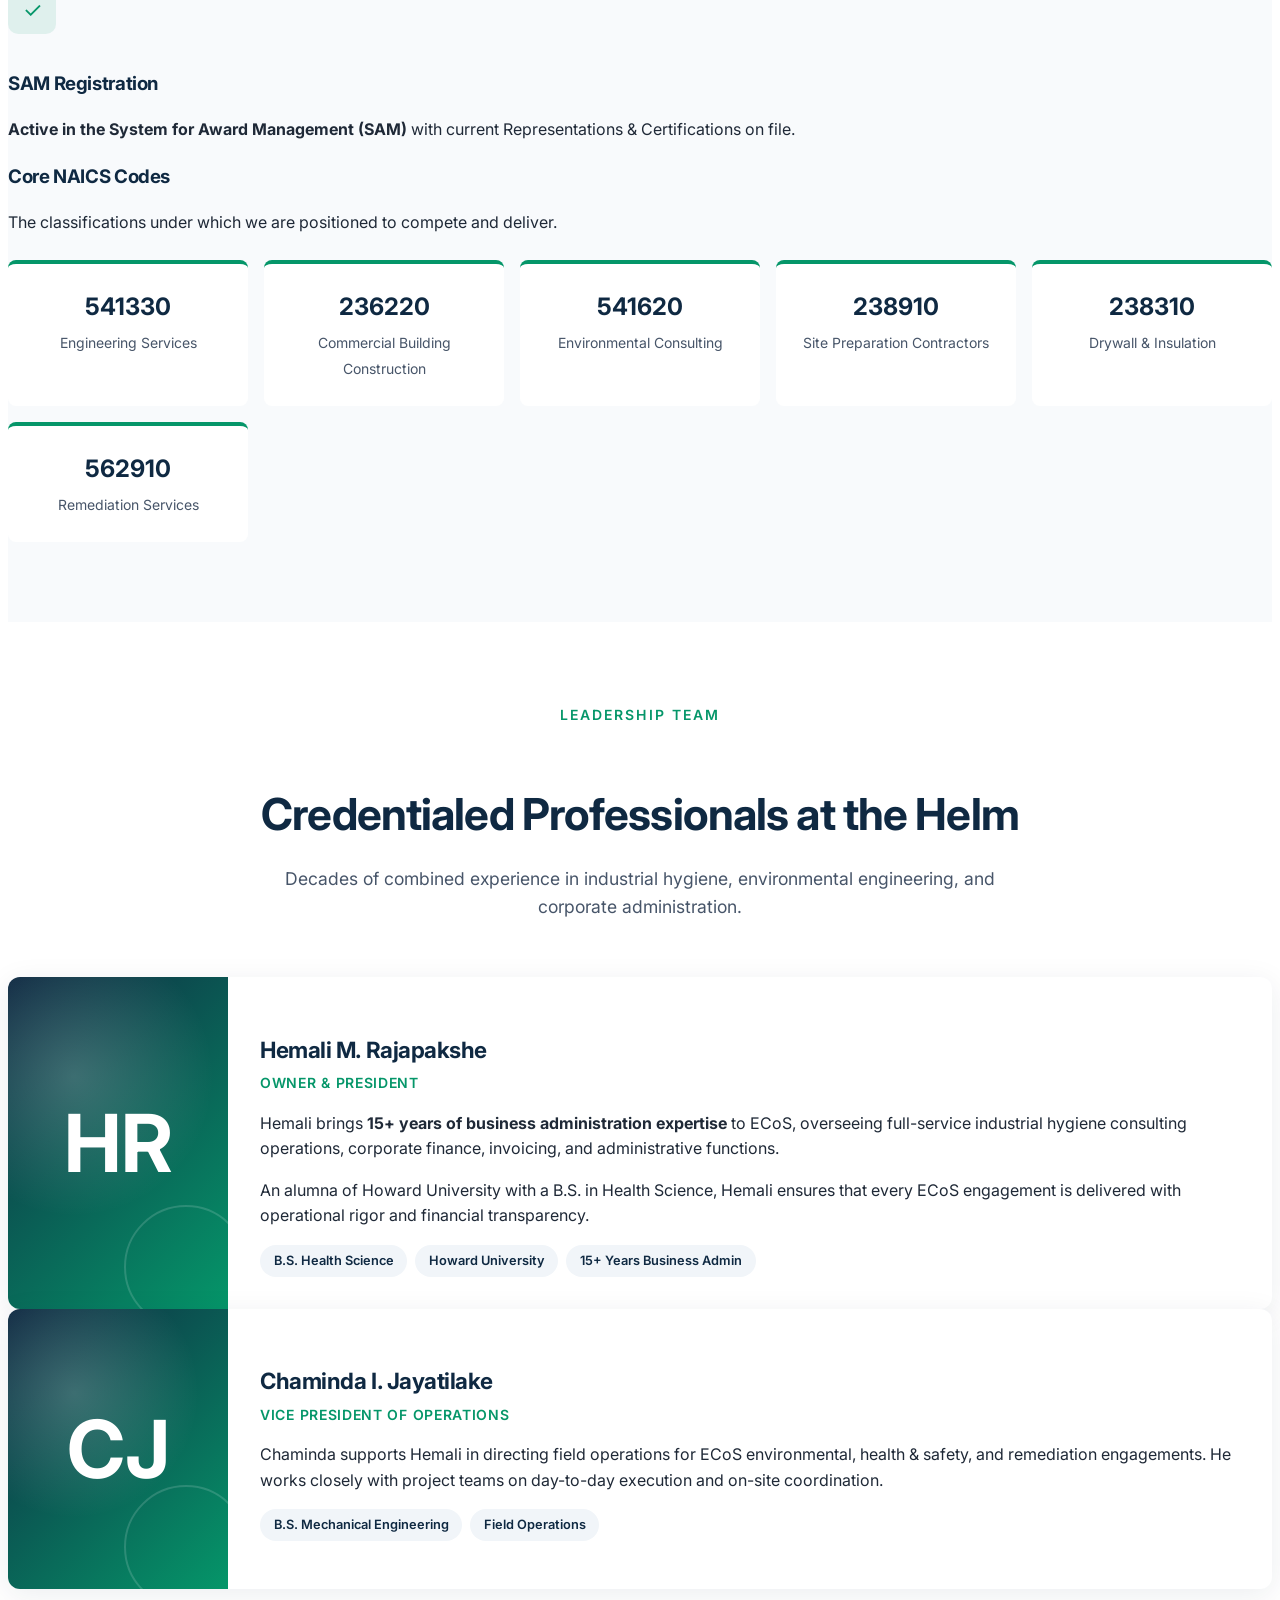
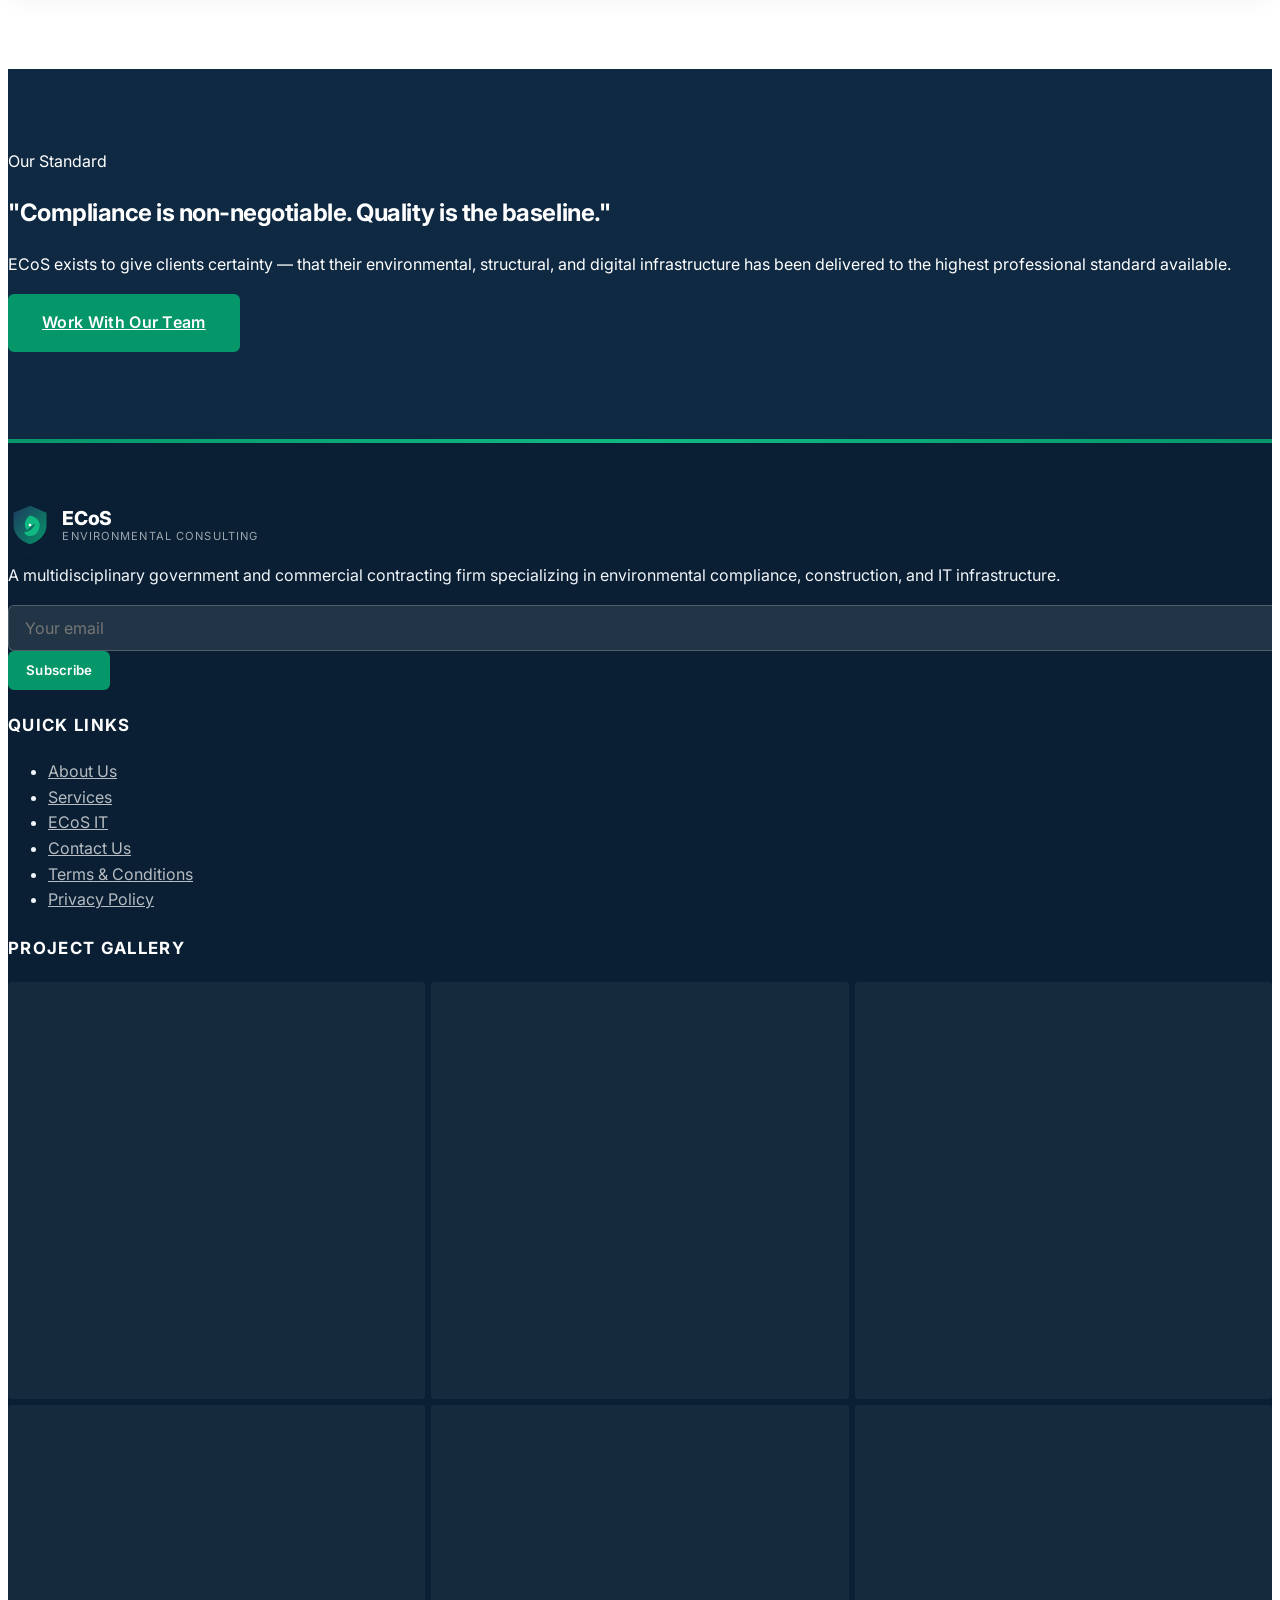
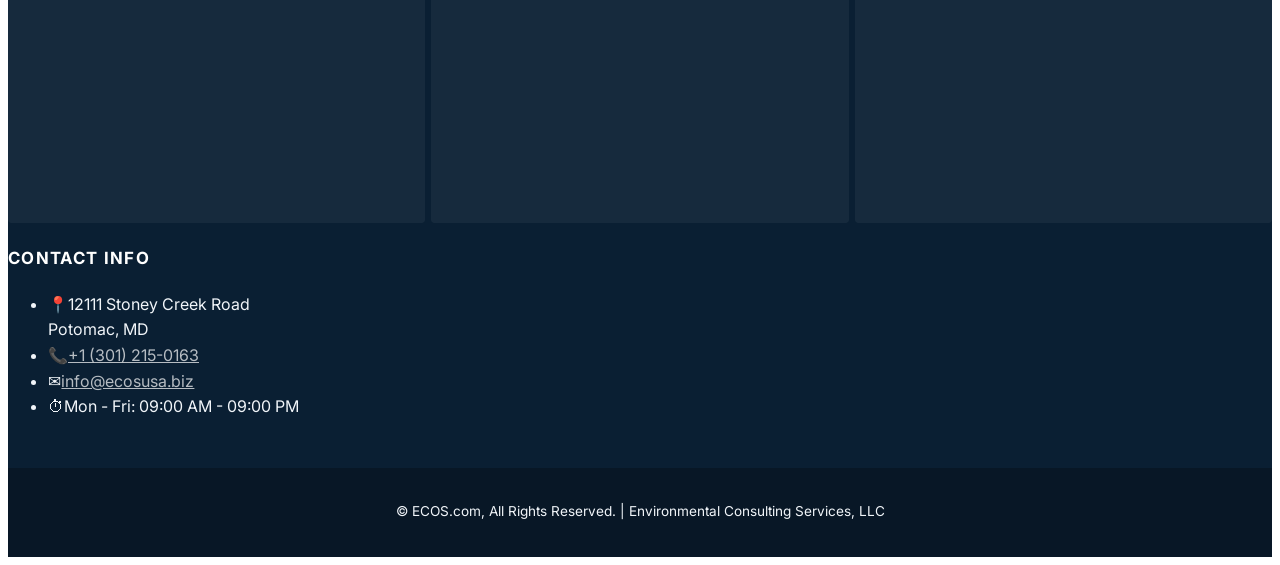
==== commit 0fcac2cd: "Polish content: round stats, soften Chaminda bio, remove Nethaka card - Round home stats to clean te" ====
--- a/about.html
+++ b/about.html
@@ -169,7 +169,7 @@
       <div class="section-title">
         <span class="eyebrow">Leadership Team</span>
         <h2>Credentialed Professionals at the Helm</h2>
-        <p>Decades of combined experience across industrial hygiene, environmental engineering, corporate administration, and IT project delivery.</p>
+        <p>Decades of combined experience in industrial hygiene, environmental engineering, and corporate administration.</p>
       </div>
 
       <div class="space-y-8 max-w-5xl mx-auto">
@@ -195,42 +195,14 @@
         <div class="leader-card fade-in-up">
           <div class="leader-image">CJ</div>
           <div class="leader-body">
-            <h3>Chaminda I. Jayatilake, P.E., CIH, CSP, CHMM</h3>
+            <h3>Chaminda I. Jayatilake</h3>
             <div class="role">Vice President of Operations</div>
-            <p class="text-gray-700 mb-3">
-              With <strong>20+ years of industrial environmental experience</strong>, Chaminda leads field operations across all ECoS environmental, health & safety, and remediation engagements.
-            </p>
             <p class="text-gray-700">
-              His credential stack — Professional Engineer, Certified Industrial Hygienist, Certified Safety Professional, and Certified Hazardous Materials Manager — places him in a rare class of practitioners qualified to sign off on the most complex regulatory submissions.
+              Chaminda supports Hemali in directing field operations for ECoS environmental, health & safety, and remediation engagements. He works closely with project teams on day-to-day execution and on-site coordination.
             </p>
             <div class="credentials">
-              <span class="cred-pill">P.E.</span>
-              <span class="cred-pill">CIH</span>
-              <span class="cred-pill">CSP</span>
-              <span class="cred-pill">CHMM</span>
               <span class="cred-pill">B.S. Mechanical Engineering</span>
-              <span class="cred-pill">20+ Years Field Experience</span>
-            </div>
-          </div>
-        </div>
-
-        <div class="leader-card fade-in-up">
-          <div class="leader-image">NT</div>
-          <div class="leader-body">
-            <h3>Nethaka Thehan</h3>
-            <div class="role">IT Project Manager — ECoS IT Division</div>
-            <p class="text-gray-700 mb-3">
-              Nethaka leads end-to-end delivery for ECoS IT engagements — from initial client scoping through deployment, hardening, and final handoff. A pivotal hire as the IT division scaled, he has become the connective tissue between the engineering bench and the clients who depend on it.
-            </p>
-            <p class="text-gray-700">
-              Known internally for shipping ahead of schedule and translating complex technical risk into plain language for non-technical stakeholders, Nethaka brings a methodical, documentation-first approach to every engagement. His work spans secure network deployments, managed-services SLAs, and Microsoft 365 / cloud migrations for government and commercial clients across the DMV region.
-            </p>
-            <div class="credentials">
-              <span class="cred-pill">Project Management</span>
-              <span class="cred-pill">Agile Delivery</span>
-              <span class="cred-pill">Cloud Infrastructure</span>
-              <span class="cred-pill">Cyber-Security</span>
-              <span class="cred-pill">Client Strategy</span>
+              <span class="cred-pill">Field Operations</span>
             </div>
           </div>
         </div>
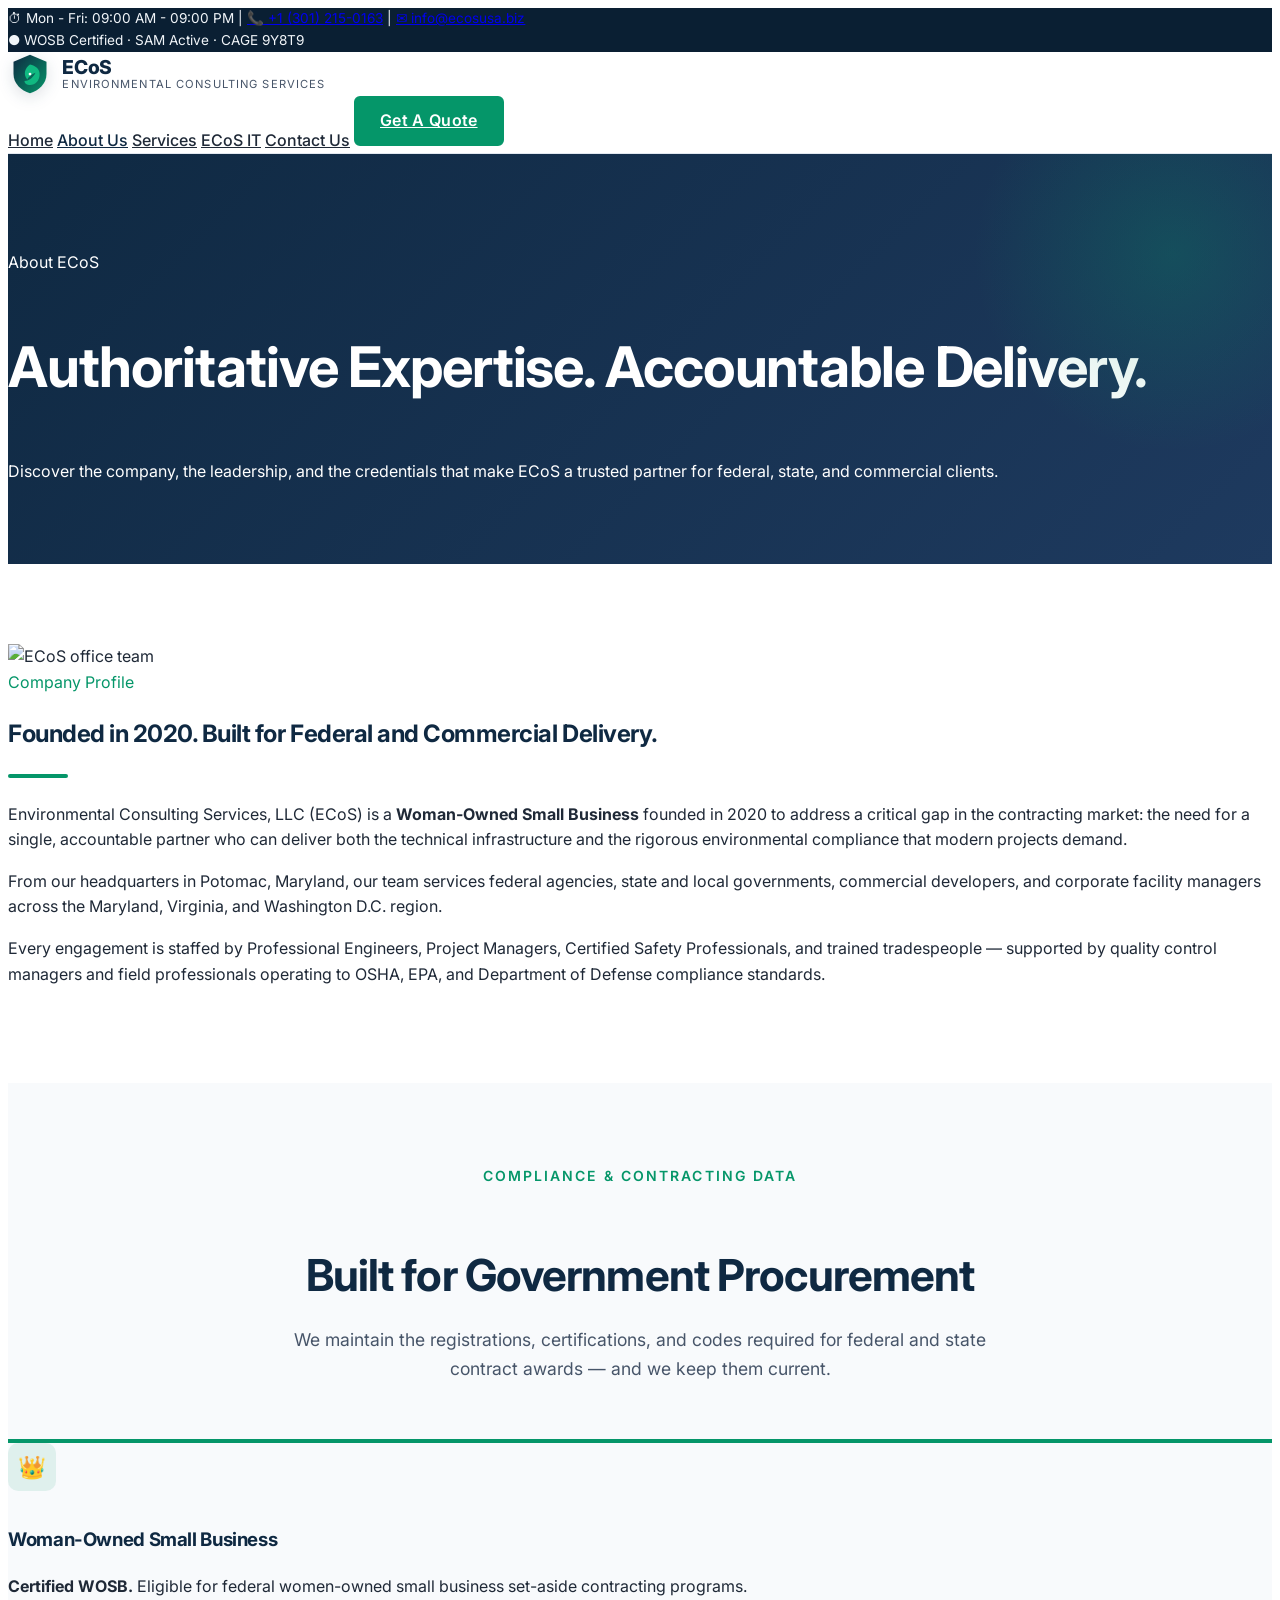
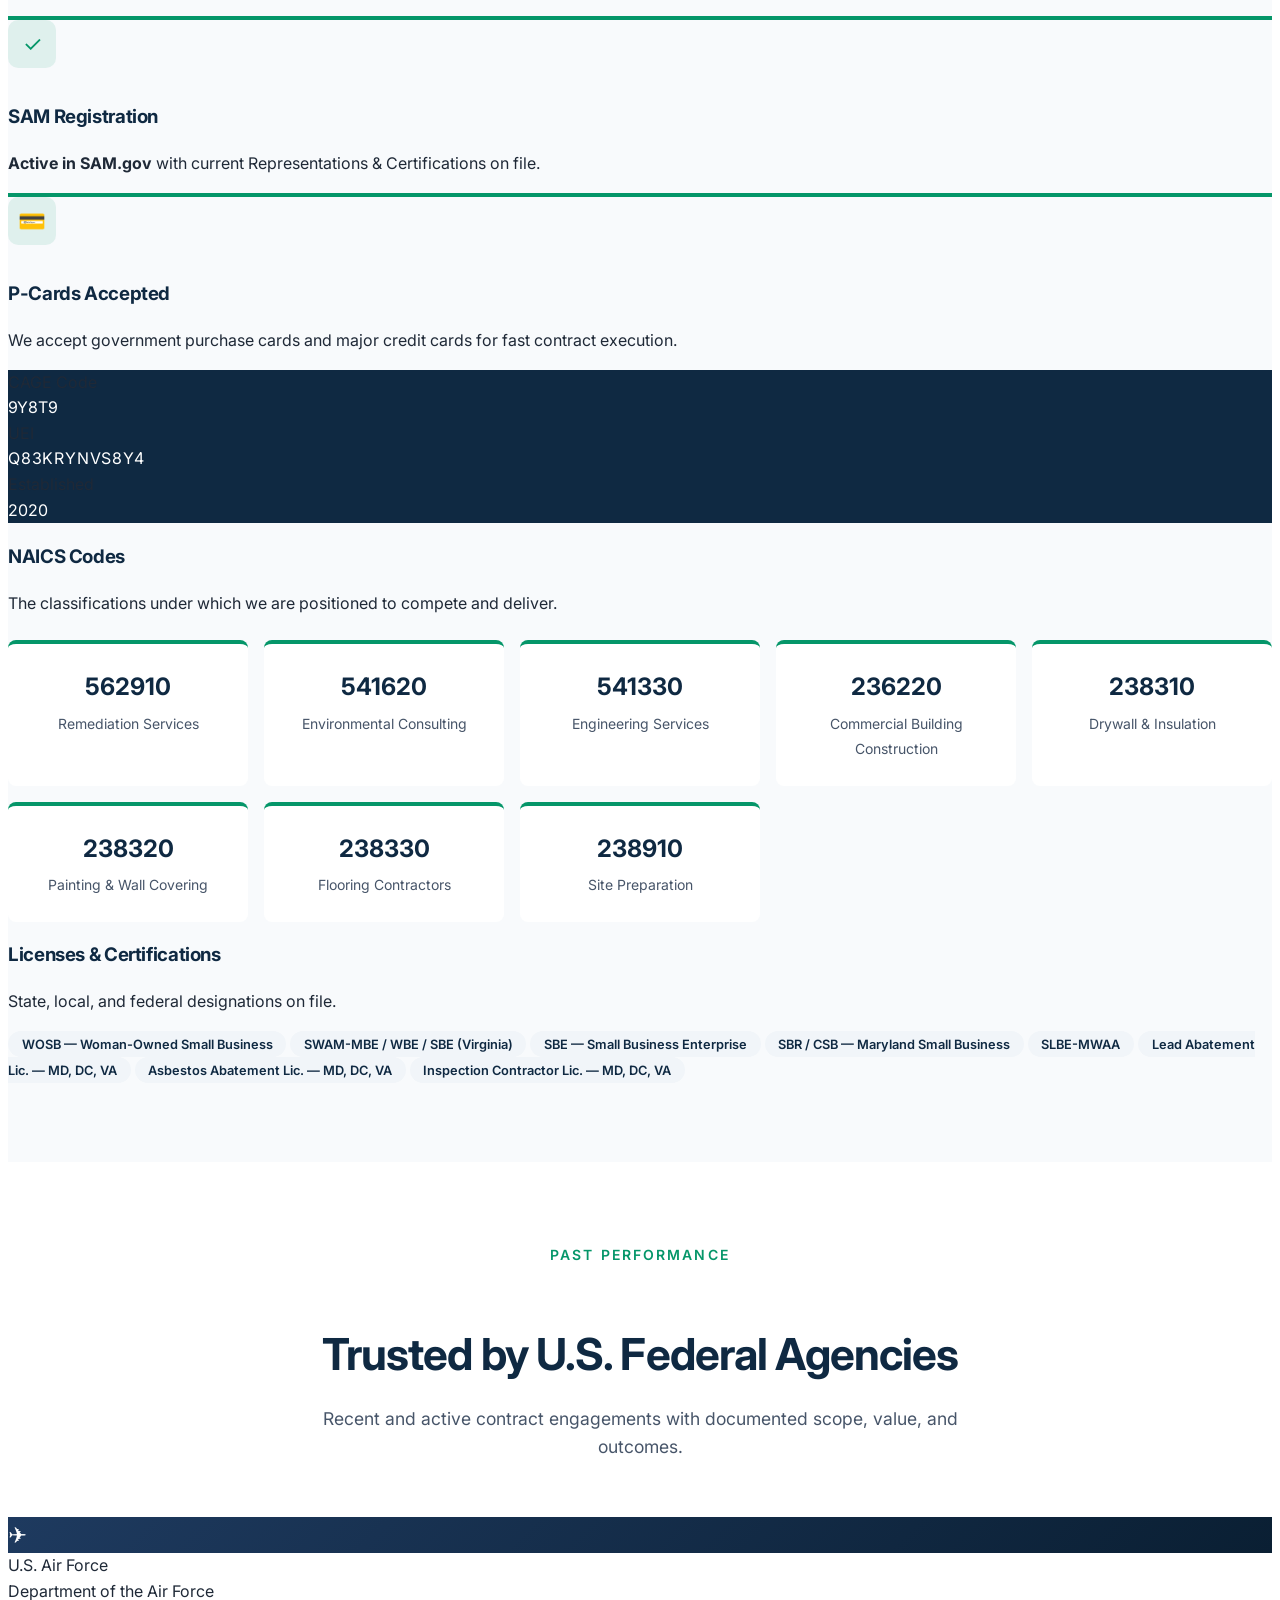
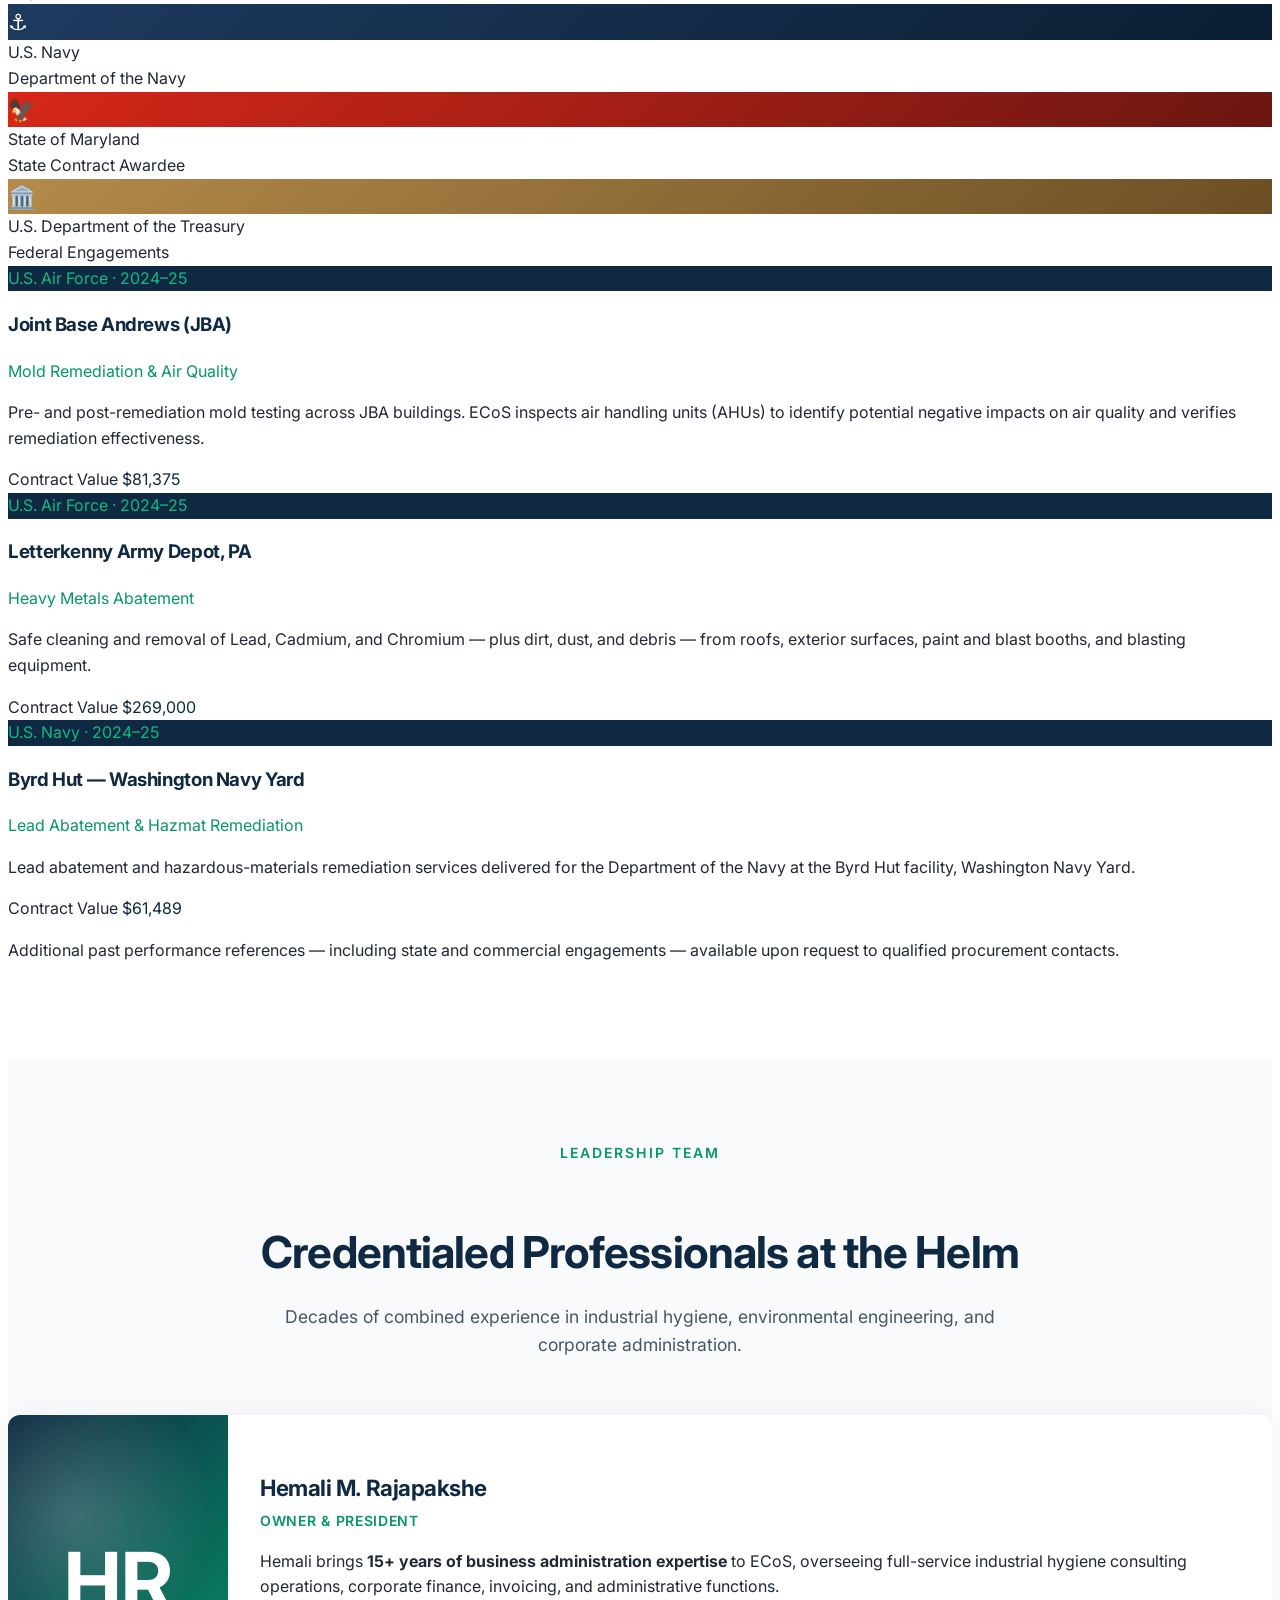
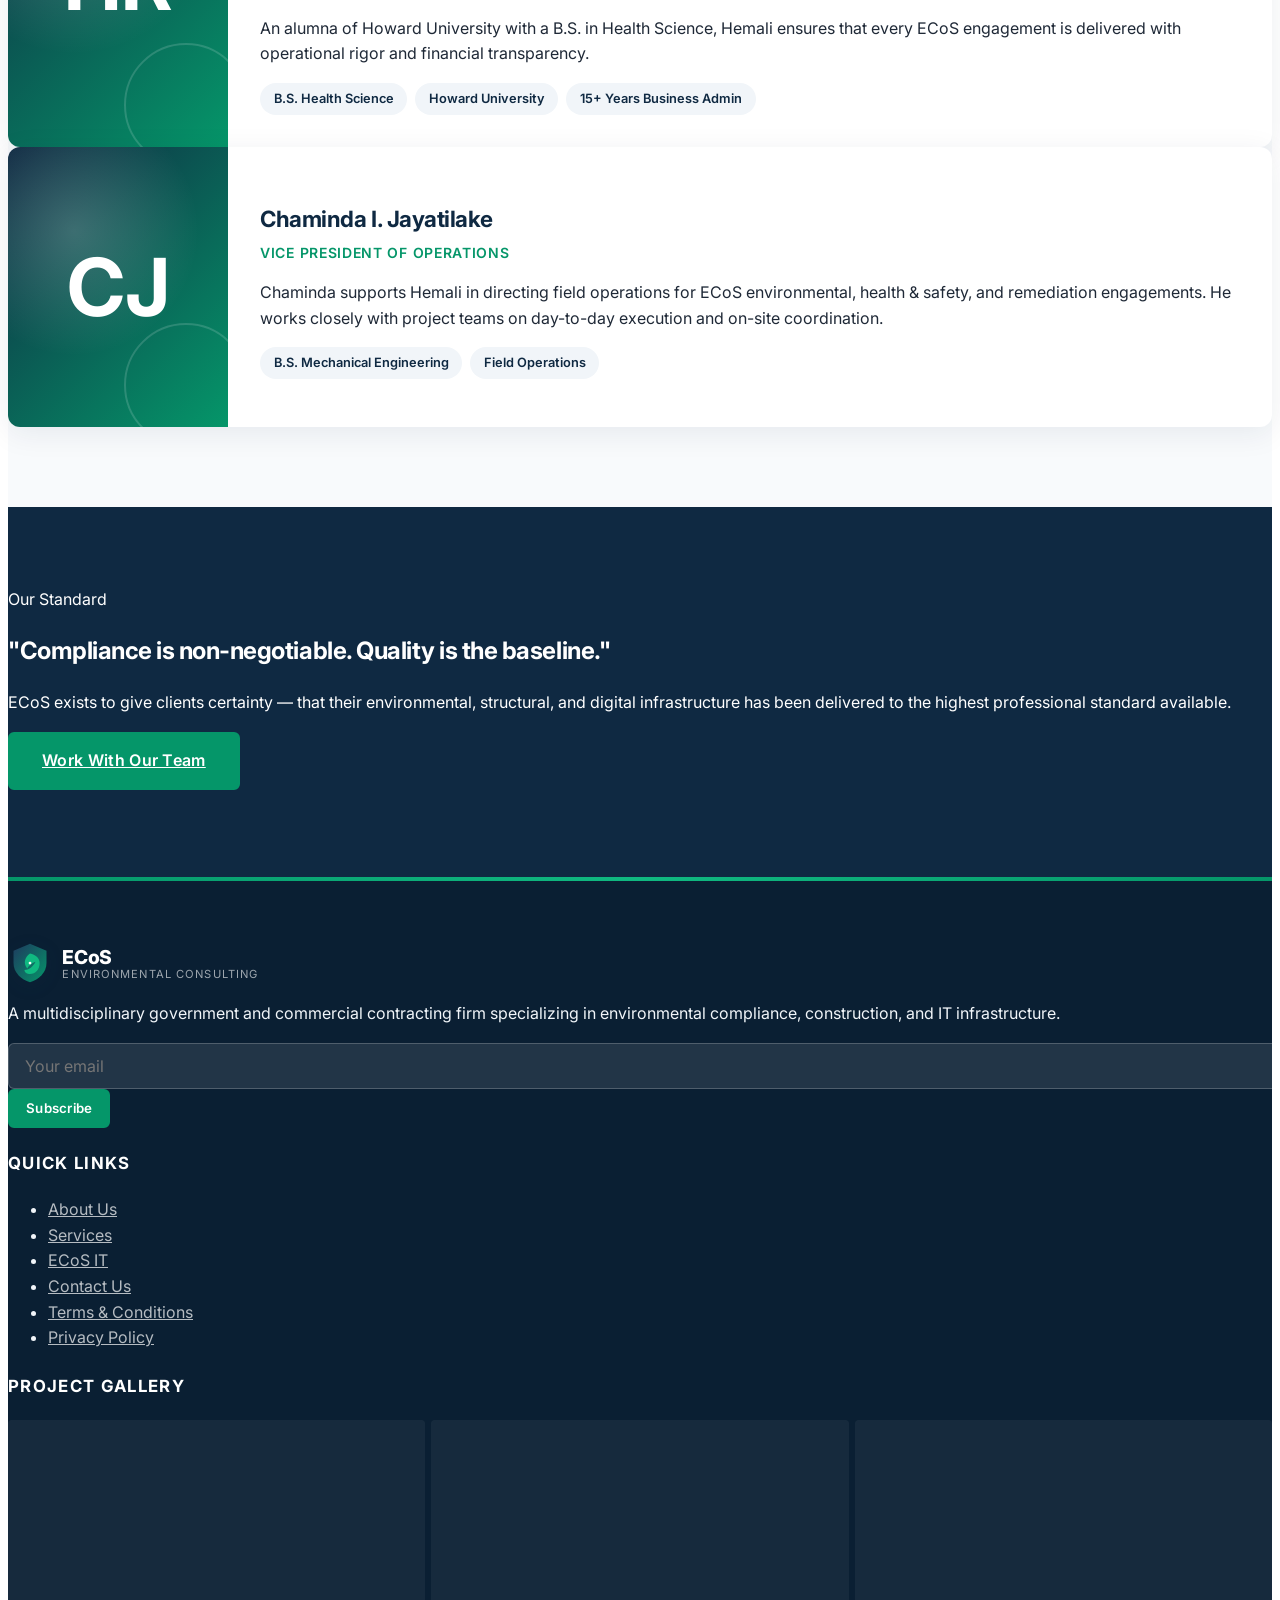
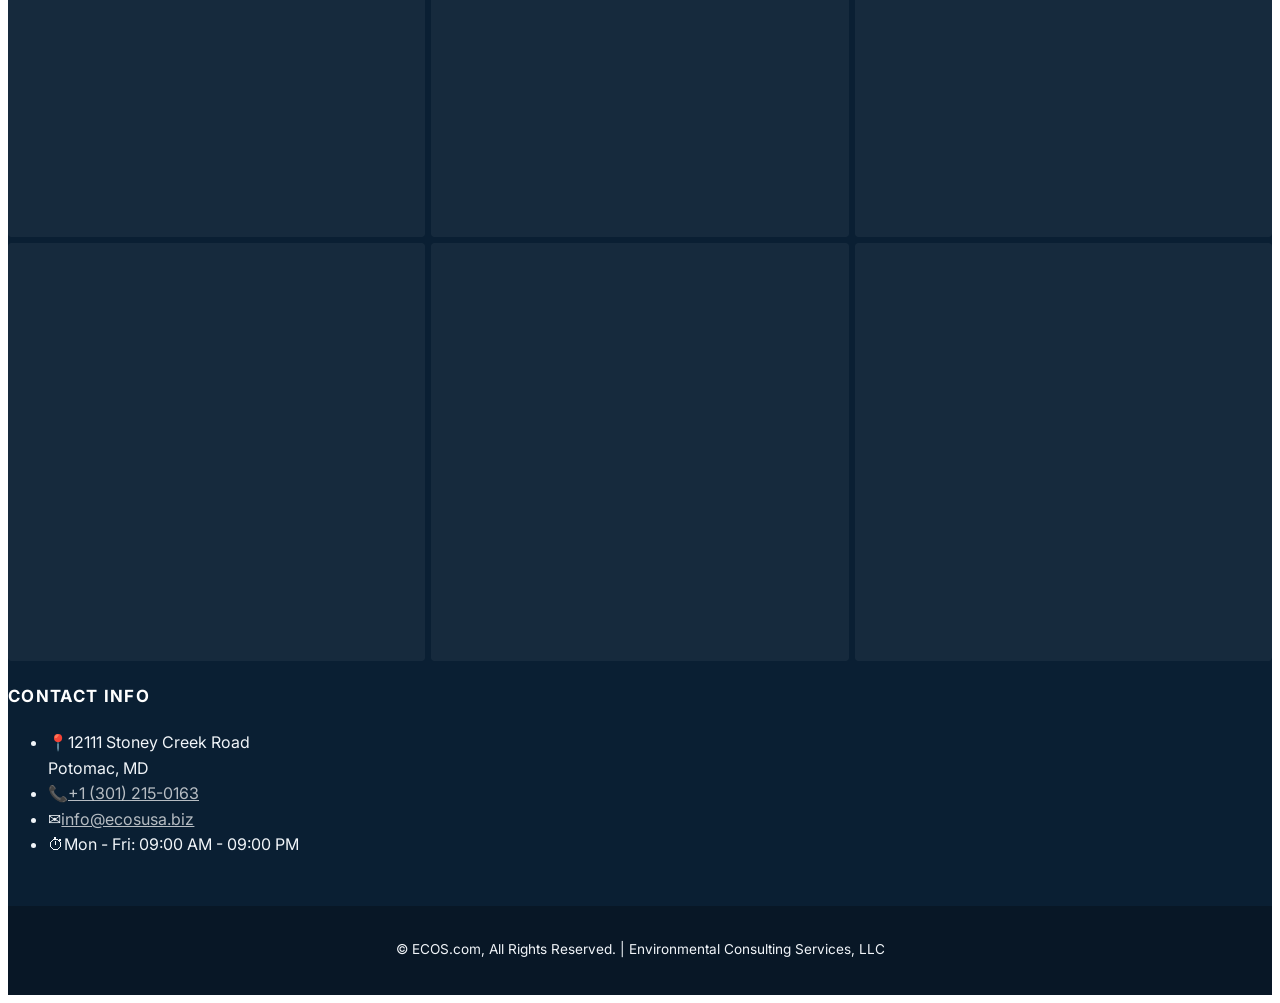
==== commit 3ec95af5: "Integrate Capabilities Statement: WOSB, CAGE/UEI, past performance About page: - Update intro to ref" ====
--- a/about.html
+++ b/about.html
@@ -30,7 +30,7 @@
         </div>
         <div class="hidden md:flex items-center gap-3 text-xs">
           <span class="text-emerald-400">●</span>
-          <span>SAM Registered Small Business</span>
+          <span>WOSB Certified · SAM Active · CAGE 9Y8T9</span>
         </div>
       </div>
     </div>
@@ -92,16 +92,16 @@
         </div>
         <div class="fade-in-up">
           <span class="eyebrow text-emerald font-semibold tracking-widest uppercase text-sm">Company Profile</span>
-          <h2 class="text-3xl md:text-4xl font-bold mt-3 mb-4">3+ Years Bridging Infrastructure and Environmental Stewardship</h2>
+          <h2 class="text-3xl md:text-4xl font-bold mt-3 mb-4">Founded in 2020. Built for Federal and Commercial Delivery.</h2>
           <div class="divider-emerald"></div>
           <p class="text-gray-700 mb-4">
-            Environmental Consulting Services, LLC (ECoS) was founded to address a critical gap in the contracting market: the need for a single, accountable partner who can deliver both the technical infrastructure and the rigorous environmental compliance that modern projects demand.
+            Environmental Consulting Services, LLC (ECoS) is a <strong>Woman-Owned Small Business</strong> founded in 2020 to address a critical gap in the contracting market: the need for a single, accountable partner who can deliver both the technical infrastructure and the rigorous environmental compliance that modern projects demand.
           </p>
           <p class="text-gray-700 mb-4">
             From our headquarters in Potomac, Maryland, our team services federal agencies, state and local governments, commercial developers, and corporate facility managers across the Maryland, Virginia, and Washington D.C. region.
           </p>
           <p class="text-gray-700">
-            Every engagement is led by credentialed senior staff and supported by field professionals trained in OSHA, EPA, and Department of Defense compliance protocols.
+            Every engagement is staffed by Professional Engineers, Project Managers, Certified Safety Professionals, and trained tradespeople — supported by quality control managers and field professionals operating to OSHA, EPA, and Department of Defense compliance standards.
           </p>
         </div>
       </div>
@@ -117,54 +117,156 @@
         <p>We maintain the registrations, certifications, and codes required for federal and state contract awards — and we keep them current.</p>
       </div>
 
-      <div class="grid md:grid-cols-2 gap-8 mb-10">
-        <div class="bg-white p-8 rounded-xl shadow-md fade-in-up">
-          <div class="icon-feature">🏢</div>
-          <h3 class="text-xl font-bold mb-3">Company Type</h3>
-          <p class="text-gray-700"><strong>Small Business Entity.</strong> Eligible for federal small-business set-aside opportunities and subcontracting programs.</p>
-        </div>
-        <div class="bg-white p-8 rounded-xl shadow-md fade-in-up">
+      <div class="grid md:grid-cols-3 gap-6 mb-10">
+        <div class="bg-white p-7 rounded-xl shadow-md reveal" style="border-top: 4px solid var(--ecos-emerald);">
+          <div class="icon-feature">👑</div>
+          <h3 class="text-xl font-bold mb-2">Woman-Owned Small Business</h3>
+          <p class="text-gray-700 text-sm"><strong>Certified WOSB.</strong> Eligible for federal women-owned small business set-aside contracting programs.</p>
+        </div>
+        <div class="bg-white p-7 rounded-xl shadow-md reveal delay-1" style="border-top: 4px solid var(--ecos-emerald);">
           <div class="icon-feature">✓</div>
-          <h3 class="text-xl font-bold mb-3">SAM Registration</h3>
-          <p class="text-gray-700"><strong>Active in the System for Award Management (SAM)</strong> with current Representations & Certifications on file.</p>
-        </div>
-      </div>
-
-      <div>
-        <h3 class="text-2xl font-bold mb-2 text-center">Core NAICS Codes</h3>
+          <h3 class="text-xl font-bold mb-2">SAM Registration</h3>
+          <p class="text-gray-700 text-sm"><strong>Active in SAM.gov</strong> with current Representations &amp; Certifications on file.</p>
+        </div>
+        <div class="bg-white p-7 rounded-xl shadow-md reveal delay-2" style="border-top: 4px solid var(--ecos-emerald);">
+          <div class="icon-feature">💳</div>
+          <h3 class="text-xl font-bold mb-2">P-Cards Accepted</h3>
+          <p class="text-gray-700 text-sm">We accept government purchase cards and major credit cards for fast contract execution.</p>
+        </div>
+      </div>
+
+      <!-- Government Identifiers -->
+      <div class="bg-navy text-white rounded-xl p-6 md:p-8 mb-10" style="background-color: var(--ecos-navy);">
+        <div class="grid md:grid-cols-3 gap-6 items-center text-center">
+          <div>
+            <div class="text-xs uppercase tracking-widest text-emerald-300 mb-1">CAGE Code</div>
+            <div class="text-2xl md:text-3xl font-bold font-mono" style="color: white;">9Y8T9</div>
+          </div>
+          <div>
+            <div class="text-xs uppercase tracking-widest text-emerald-300 mb-1">UEI</div>
+            <div class="text-2xl md:text-3xl font-bold font-mono" style="color: white; letter-spacing: 0.05em;">Q83KRYNVS8Y4</div>
+          </div>
+          <div>
+            <div class="text-xs uppercase tracking-widest text-emerald-300 mb-1">Established</div>
+            <div class="text-2xl md:text-3xl font-bold" style="color: white;">2020</div>
+          </div>
+        </div>
+      </div>
+
+      <div class="mb-12">
+        <h3 class="text-2xl font-bold mb-2 text-center">NAICS Codes</h3>
         <p class="text-center text-gray-600 mb-6">The classifications under which we are positioned to compete and deliver.</p>
         <div class="compliance-grid">
-          <div class="compliance-item">
-            <strong>541330</strong>
-            <span>Engineering Services</span>
-          </div>
-          <div class="compliance-item">
-            <strong>236220</strong>
-            <span>Commercial Building Construction</span>
-          </div>
-          <div class="compliance-item">
-            <strong>541620</strong>
-            <span>Environmental Consulting</span>
-          </div>
-          <div class="compliance-item">
-            <strong>238910</strong>
-            <span>Site Preparation Contractors</span>
-          </div>
-          <div class="compliance-item">
-            <strong>238310</strong>
-            <span>Drywall & Insulation</span>
-          </div>
-          <div class="compliance-item">
-            <strong>562910</strong>
-            <span>Remediation Services</span>
-          </div>
-        </div>
-      </div>
+          <div class="compliance-item"><strong>562910</strong><span>Remediation Services</span></div>
+          <div class="compliance-item"><strong>541620</strong><span>Environmental Consulting</span></div>
+          <div class="compliance-item"><strong>541330</strong><span>Engineering Services</span></div>
+          <div class="compliance-item"><strong>236220</strong><span>Commercial Building Construction</span></div>
+          <div class="compliance-item"><strong>238310</strong><span>Drywall &amp; Insulation</span></div>
+          <div class="compliance-item"><strong>238320</strong><span>Painting &amp; Wall Covering</span></div>
+          <div class="compliance-item"><strong>238330</strong><span>Flooring Contractors</span></div>
+          <div class="compliance-item"><strong>238910</strong><span>Site Preparation</span></div>
+        </div>
+      </div>
+
+      <!-- Licenses & Certifications -->
+      <div>
+        <h3 class="text-2xl font-bold mb-2 text-center">Licenses &amp; Certifications</h3>
+        <p class="text-center text-gray-600 mb-6">State, local, and federal designations on file.</p>
+        <div class="flex flex-wrap justify-center gap-3 max-w-4xl mx-auto">
+          <span class="cred-pill">WOSB — Woman-Owned Small Business</span>
+          <span class="cred-pill">SWAM-MBE / WBE / SBE (Virginia)</span>
+          <span class="cred-pill">SBE — Small Business Enterprise</span>
+          <span class="cred-pill">SBR / CSB — Maryland Small Business</span>
+          <span class="cred-pill">SLBE-MWAA</span>
+          <span class="cred-pill">Lead Abatement Lic. — MD, DC, VA</span>
+          <span class="cred-pill">Asbestos Abatement Lic. — MD, DC, VA</span>
+          <span class="cred-pill">Inspection Contractor Lic. — MD, DC, VA</span>
+        </div>
+      </div>
+    </div>
+  </section>
+
+  <!-- Past Performance -->
+  <section class="section" id="past-performance">
+    <div class="container mx-auto px-4">
+      <div class="section-title">
+        <span class="eyebrow">Past Performance</span>
+        <h2>Trusted by U.S. Federal Agencies</h2>
+        <p>Recent and active contract engagements with documented scope, value, and outcomes.</p>
+      </div>
+
+      <!-- Client logos / agencies strip -->
+      <div class="grid grid-cols-2 md:grid-cols-4 gap-6 mb-12 max-w-4xl mx-auto">
+        <div class="text-center reveal">
+          <div class="mx-auto w-20 h-20 rounded-full flex items-center justify-center mb-3" style="background: linear-gradient(135deg, #1e3a5f, #0a1f33); color: white; font-size: 1.4rem;">✈️</div>
+          <div class="font-bold text-sm">U.S. Air Force</div>
+          <div class="text-xs text-gray-500">Department of the Air Force</div>
+        </div>
+        <div class="text-center reveal delay-1">
+          <div class="mx-auto w-20 h-20 rounded-full flex items-center justify-center mb-3" style="background: linear-gradient(135deg, #1e3a5f, #0a1f33); color: white; font-size: 1.4rem;">⚓</div>
+          <div class="font-bold text-sm">U.S. Navy</div>
+          <div class="text-xs text-gray-500">Department of the Navy</div>
+        </div>
+        <div class="text-center reveal delay-2">
+          <div class="mx-auto w-20 h-20 rounded-full flex items-center justify-center mb-3" style="background: linear-gradient(135deg, #d62718, #6b1612); color: white; font-size: 1.4rem;">🦅</div>
+          <div class="font-bold text-sm">State of Maryland</div>
+          <div class="text-xs text-gray-500">State Contract Awardee</div>
+        </div>
+        <div class="text-center reveal delay-3">
+          <div class="mx-auto w-20 h-20 rounded-full flex items-center justify-center mb-3" style="background: linear-gradient(135deg, #b58a4a, #6b4f24); color: white; font-size: 1.4rem;">🏛️</div>
+          <div class="font-bold text-sm">U.S. Department of the Treasury</div>
+          <div class="text-xs text-gray-500">Federal Engagements</div>
+        </div>
+      </div>
+
+      <!-- Project Cards -->
+      <div class="grid md:grid-cols-3 gap-6 max-w-6xl mx-auto">
+        <div class="bg-white rounded-xl shadow-md overflow-hidden reveal">
+          <div class="p-2 text-center text-xs uppercase tracking-widest font-bold" style="background: var(--ecos-navy); color: var(--ecos-emerald-light);">U.S. Air Force · 2024–25</div>
+          <div class="p-6">
+            <h3 class="text-lg font-bold mb-1">Joint Base Andrews (JBA)</h3>
+            <div class="text-emerald font-semibold text-sm mb-3">Mold Remediation &amp; Air Quality</div>
+            <p class="text-gray-700 text-sm mb-4">Pre- and post-remediation mold testing across JBA buildings. ECoS inspects air handling units (AHUs) to identify potential negative impacts on air quality and verifies remediation effectiveness.</p>
+            <div class="border-t pt-3 flex justify-between items-center">
+              <span class="text-xs uppercase tracking-wider text-gray-500">Contract Value</span>
+              <span class="font-bold text-navy" style="color: var(--ecos-navy);">$81,375</span>
+            </div>
+          </div>
+        </div>
+
+        <div class="bg-white rounded-xl shadow-md overflow-hidden reveal delay-1">
+          <div class="p-2 text-center text-xs uppercase tracking-widest font-bold" style="background: var(--ecos-navy); color: var(--ecos-emerald-light);">U.S. Air Force · 2024–25</div>
+          <div class="p-6">
+            <h3 class="text-lg font-bold mb-1">Letterkenny Army Depot, PA</h3>
+            <div class="text-emerald font-semibold text-sm mb-3">Heavy Metals Abatement</div>
+            <p class="text-gray-700 text-sm mb-4">Safe cleaning and removal of Lead, Cadmium, and Chromium — plus dirt, dust, and debris — from roofs, exterior surfaces, paint and blast booths, and blasting equipment.</p>
+            <div class="border-t pt-3 flex justify-between items-center">
+              <span class="text-xs uppercase tracking-wider text-gray-500">Contract Value</span>
+              <span class="font-bold" style="color: var(--ecos-navy);">$269,000</span>
+            </div>
+          </div>
+        </div>
+
+        <div class="bg-white rounded-xl shadow-md overflow-hidden reveal delay-2">
+          <div class="p-2 text-center text-xs uppercase tracking-widest font-bold" style="background: var(--ecos-navy); color: var(--ecos-emerald-light);">U.S. Navy · 2024–25</div>
+          <div class="p-6">
+            <h3 class="text-lg font-bold mb-1">Byrd Hut — Washington Navy Yard</h3>
+            <div class="text-emerald font-semibold text-sm mb-3">Lead Abatement &amp; Hazmat Remediation</div>
+            <p class="text-gray-700 text-sm mb-4">Lead abatement and hazardous-materials remediation services delivered for the Department of the Navy at the Byrd Hut facility, Washington Navy Yard.</p>
+            <div class="border-t pt-3 flex justify-between items-center">
+              <span class="text-xs uppercase tracking-wider text-gray-500">Contract Value</span>
+              <span class="font-bold" style="color: var(--ecos-navy);">$61,489</span>
+            </div>
+          </div>
+        </div>
+      </div>
+
+      <p class="text-center text-gray-500 text-sm mt-8 max-w-2xl mx-auto">Additional past performance references — including state and commercial engagements — available upon request to qualified procurement contacts.</p>
     </div>
   </section>
 
   <!-- Leadership Team -->
-  <section class="section">
+  <section class="section bg-gray-light">
     <div class="container mx-auto px-4">
       <div class="section-title">
         <span class="eyebrow">Leadership Team</span>
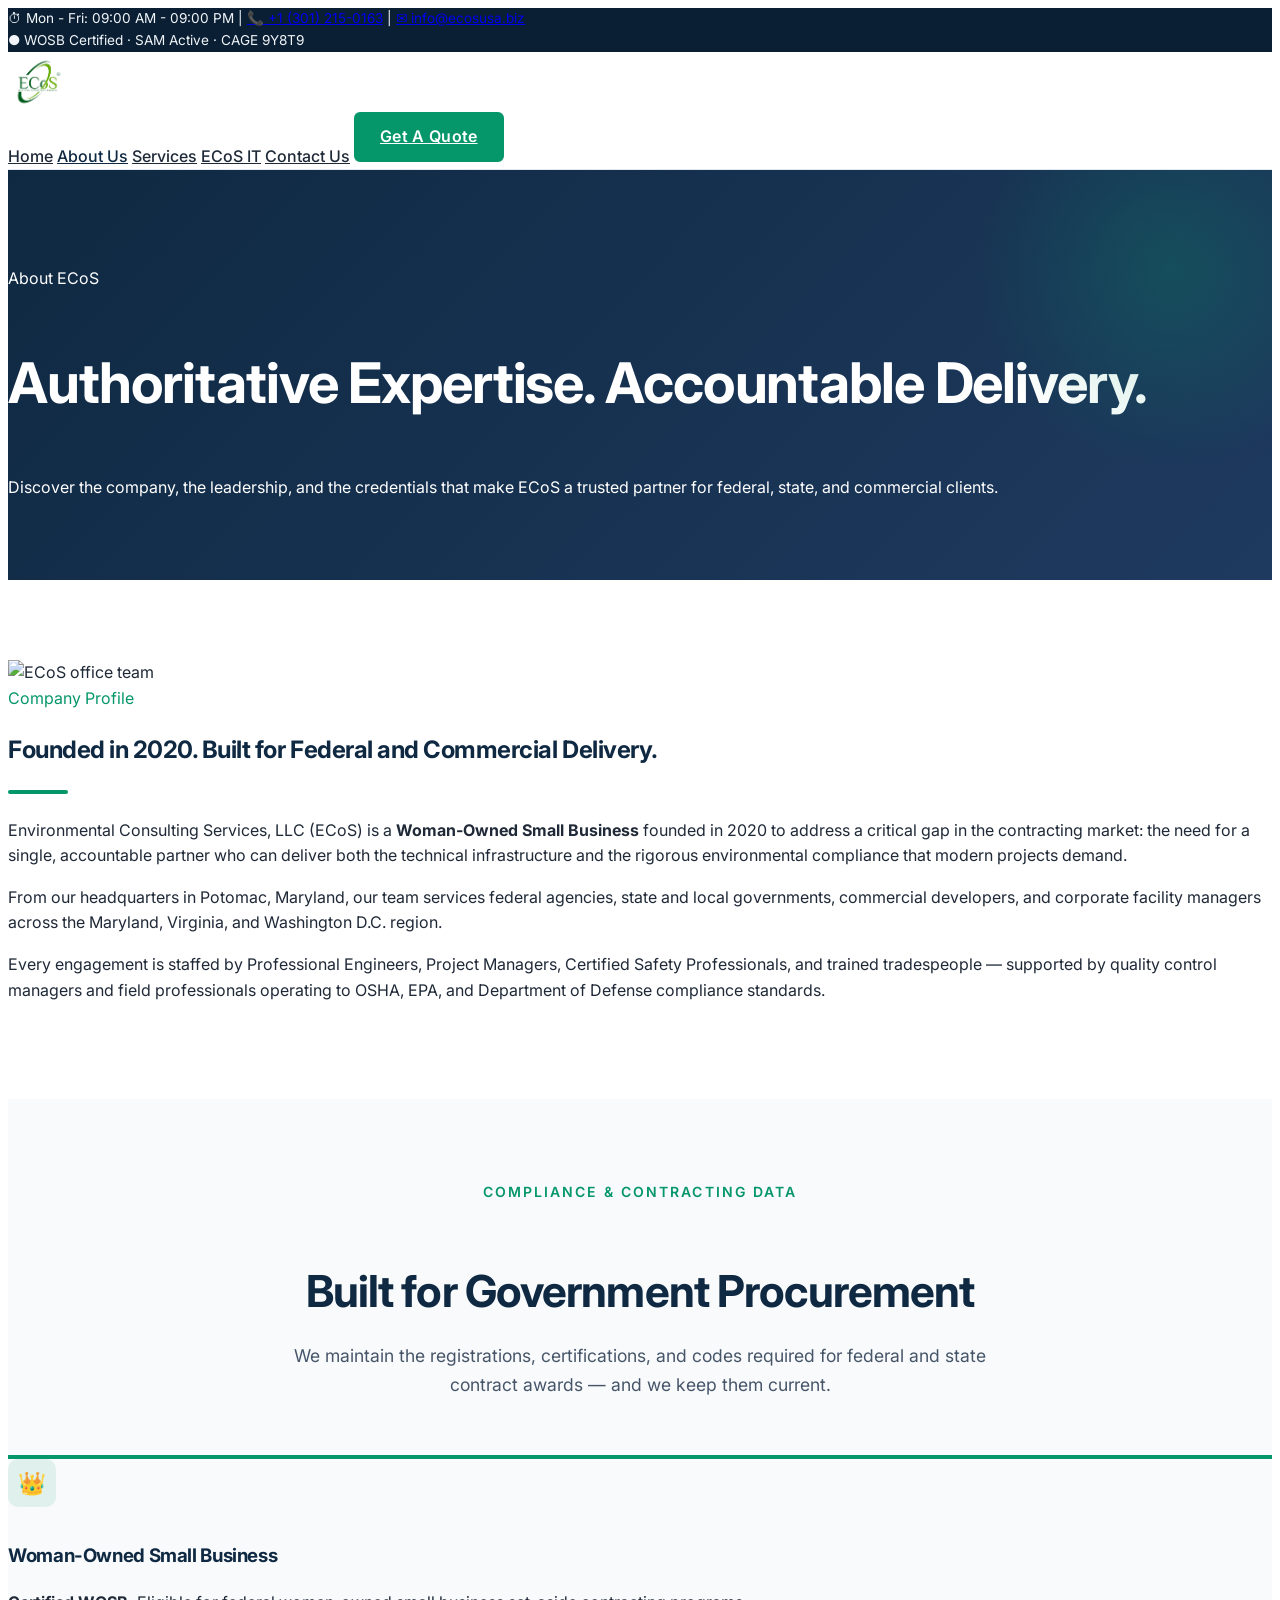
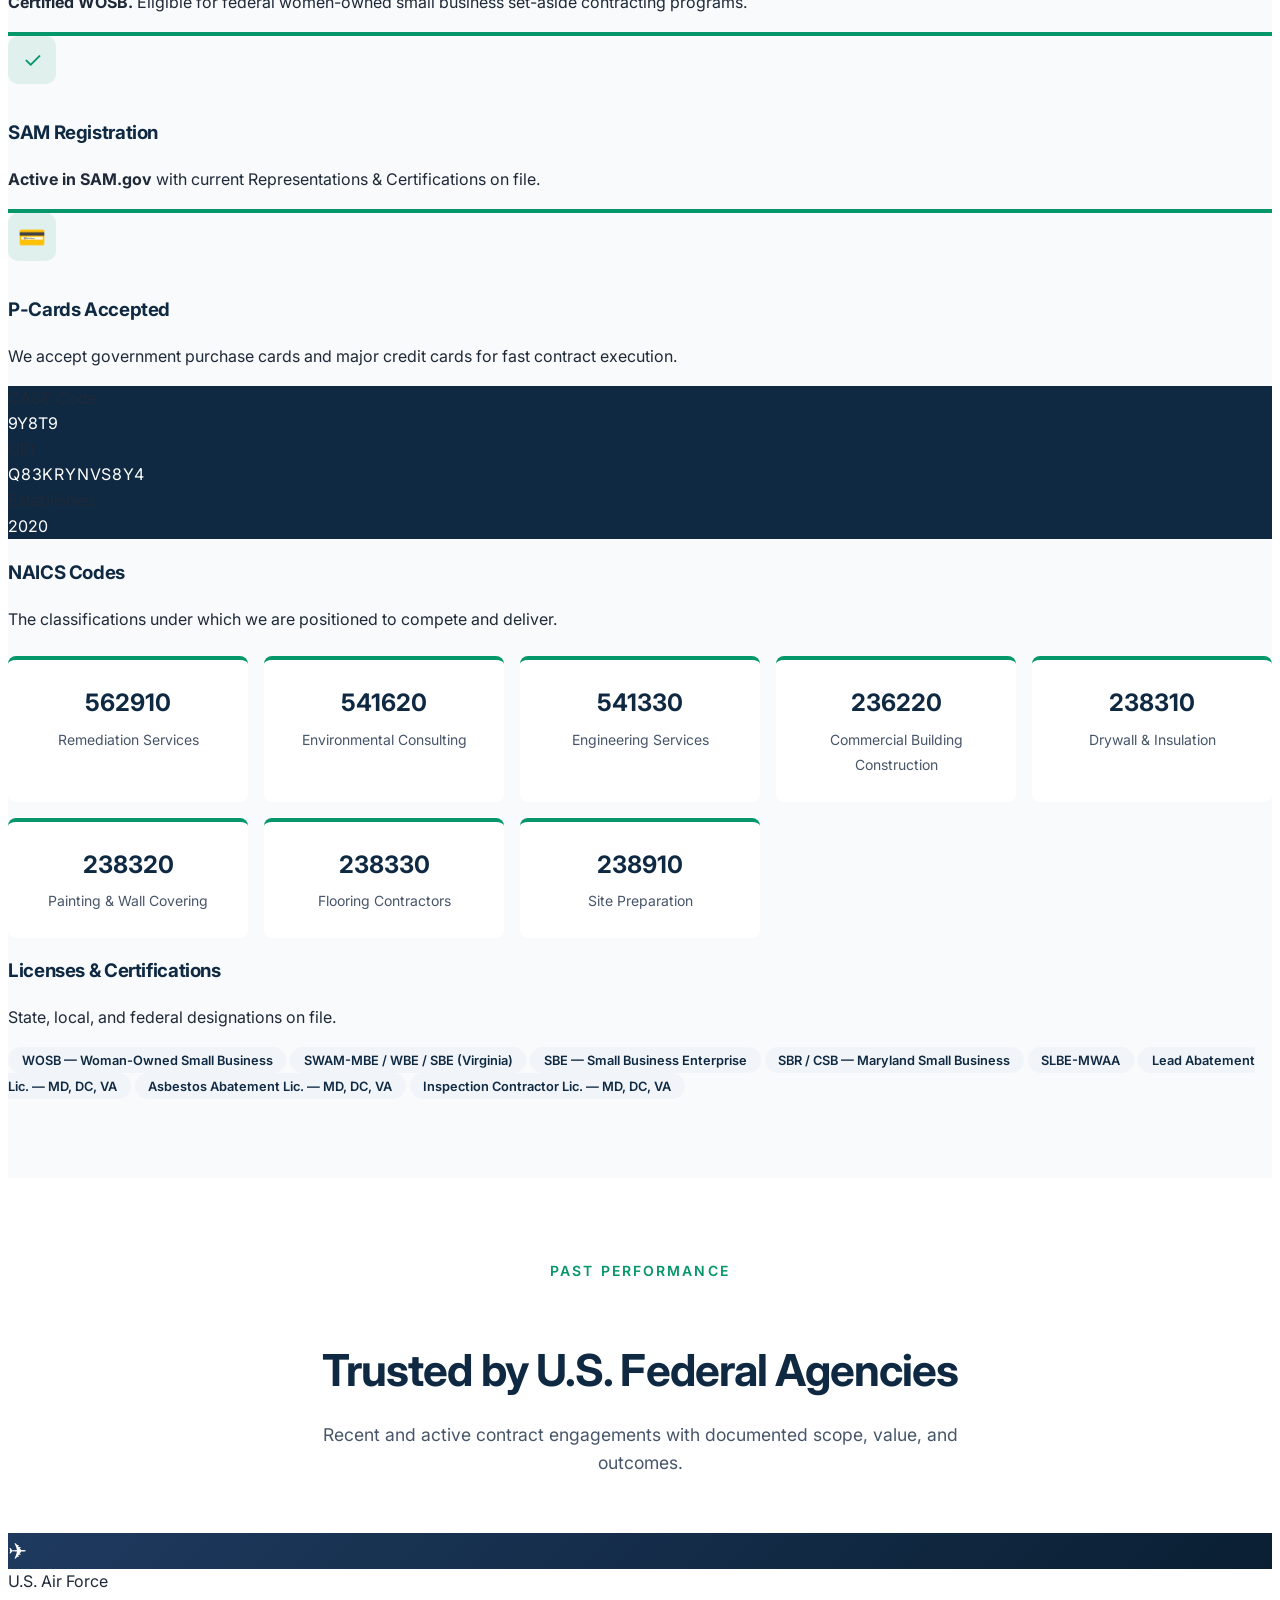
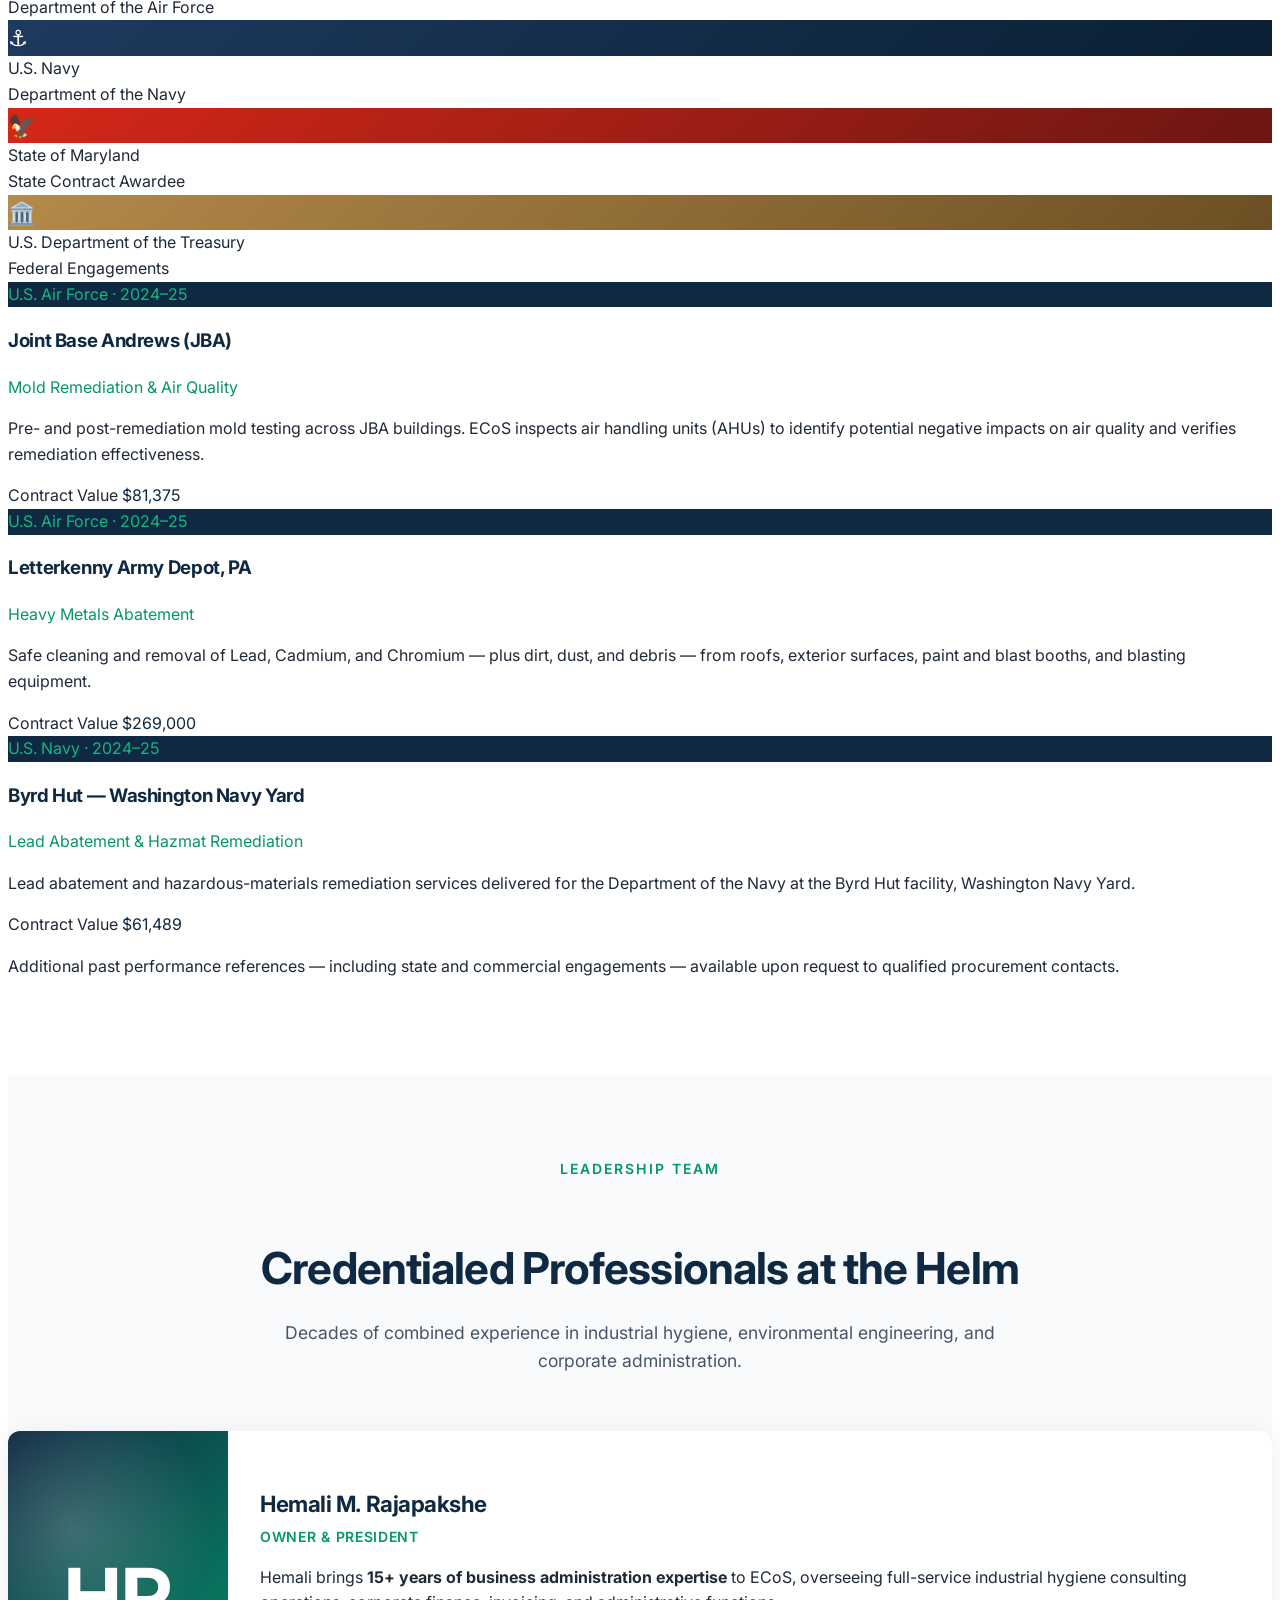
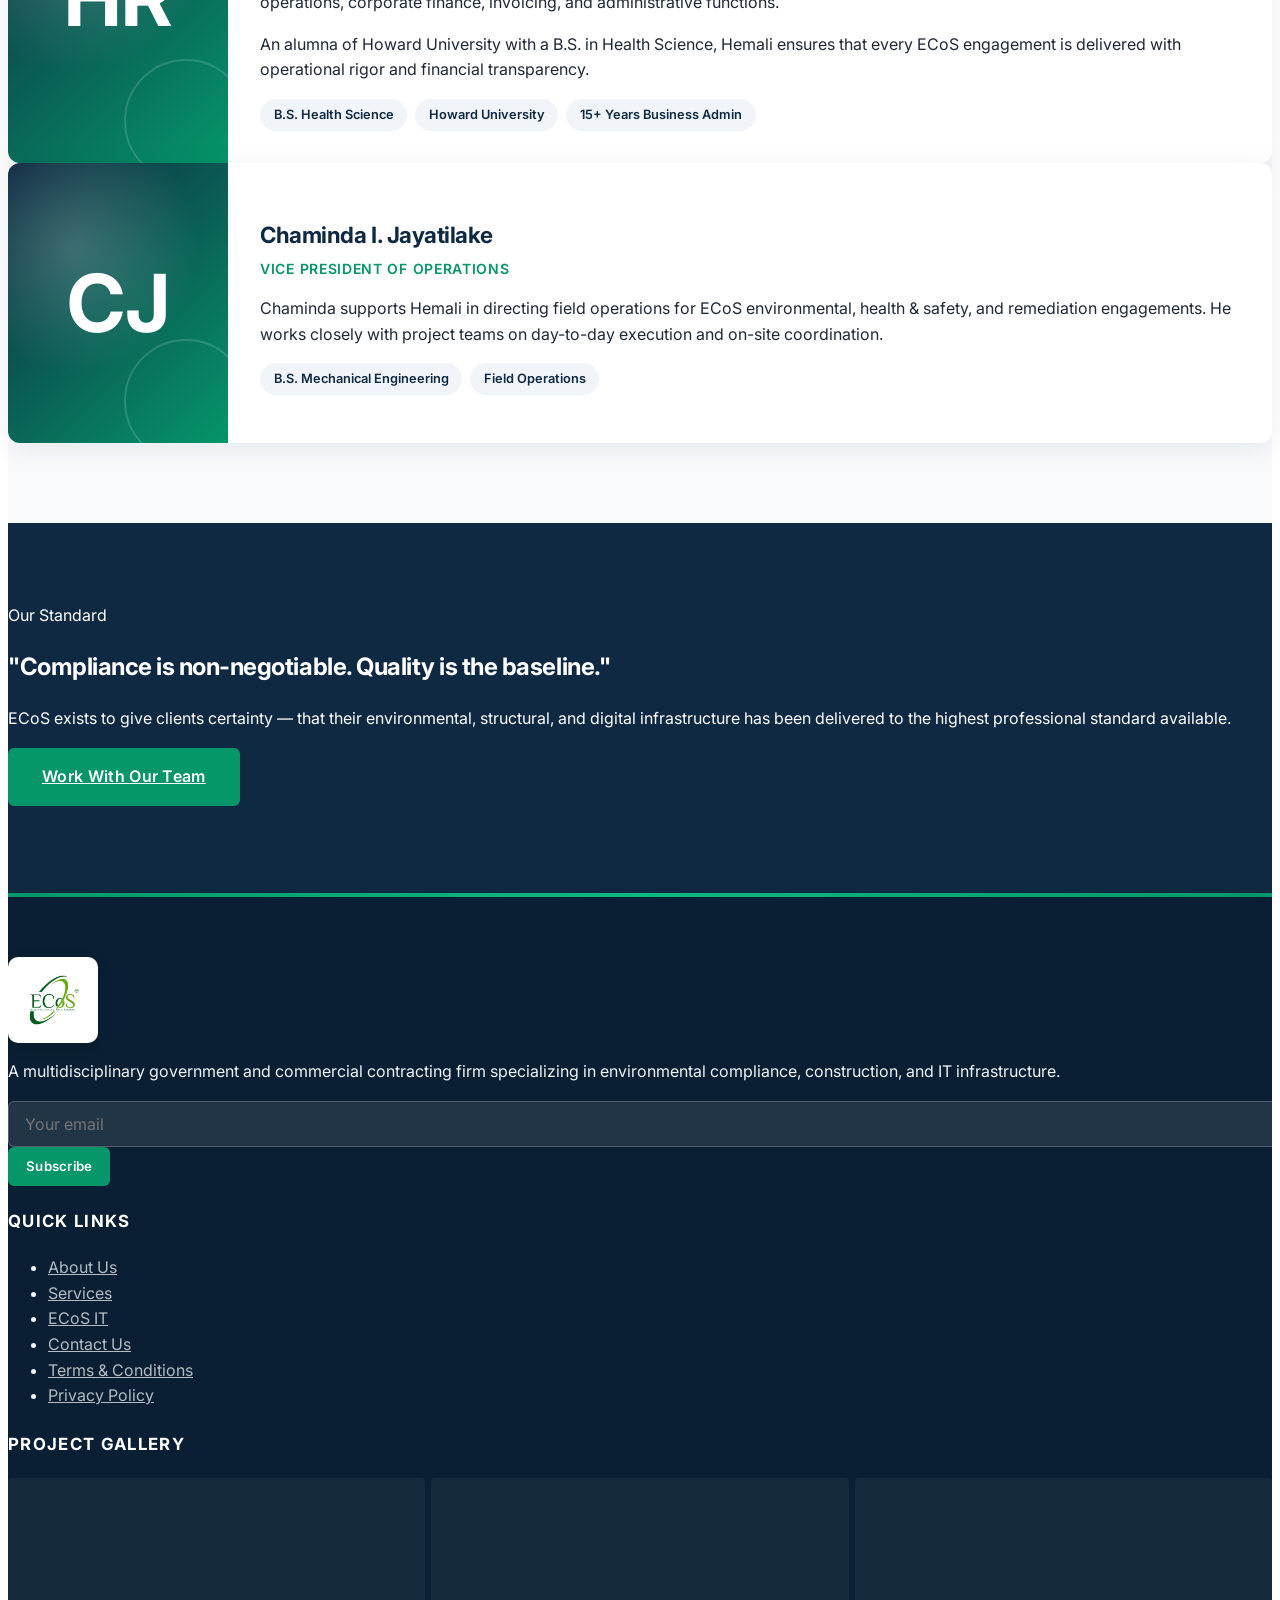
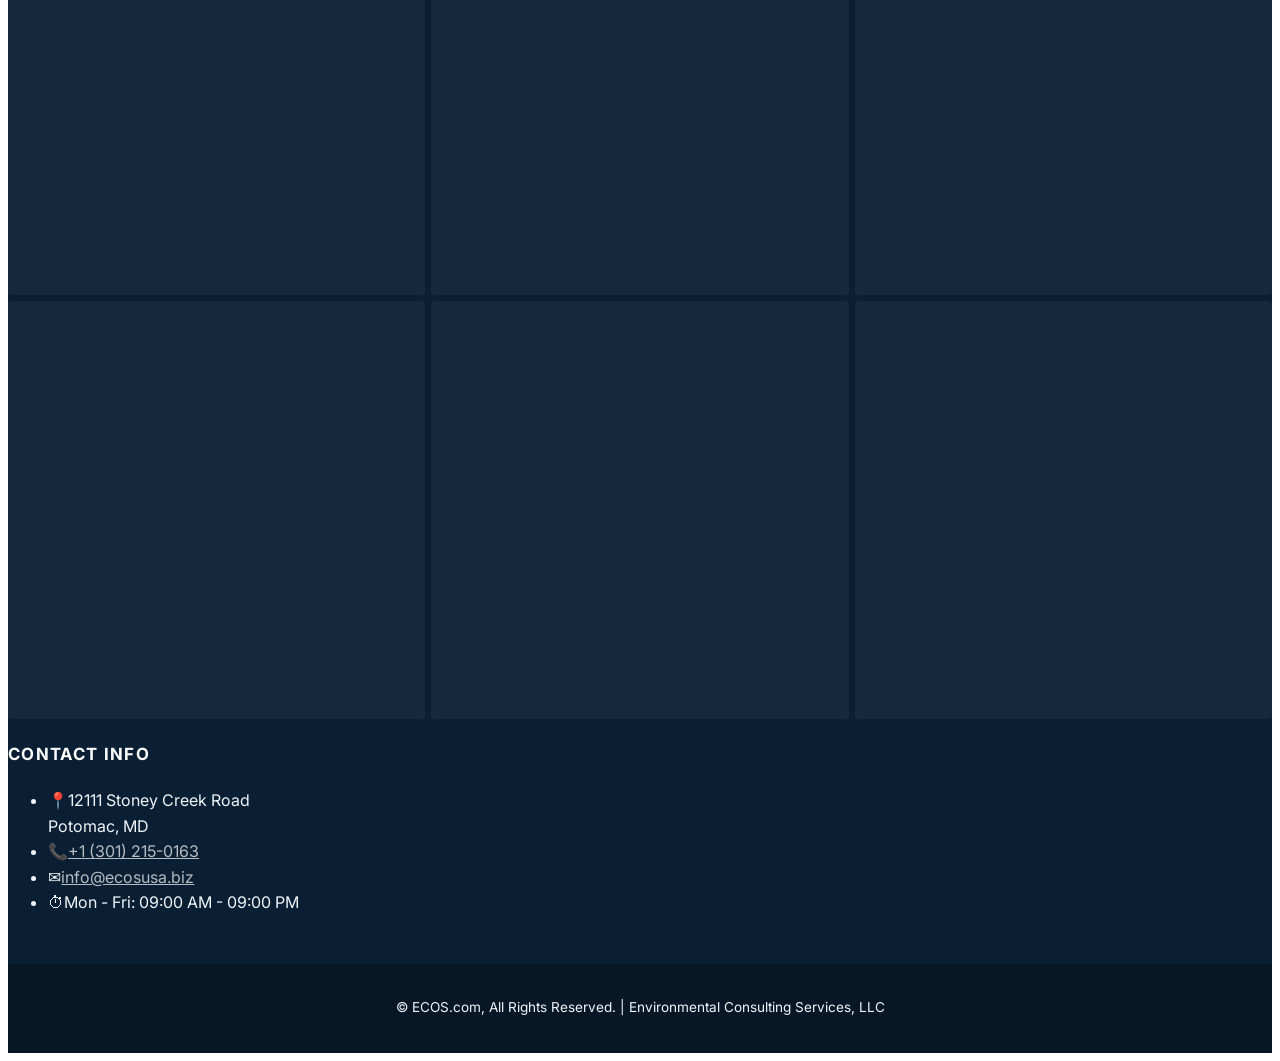
==== commit fd9ee7a8: "Use official ECoS logo throughout site - Add images/logo.png (official brand mark) - Replace placeho" ====
--- a/about.html
+++ b/about.html
@@ -6,7 +6,7 @@
   <title>About ECoS | Leadership, Credentials & SAM Registration</title>
   <meta name="description" content="Learn about Environmental Consulting Services, LLC — a SAM-registered small business with credentialed leadership including a P.E., CIH, CSP, and CHMM. Serving government and commercial clients in the DMV region." />
   <meta name="keywords" content="ECoS leadership, Industrial Hygienist Potomac, SAM Registered Small Business, Certified Industrial Hygienist Maryland, Professional Engineer DMV" />
-  <link rel="icon" type="image/svg+xml" href="favicon.svg" />
+  <link rel="icon" type="image/png" href="images/logo.png" />
   <link rel="preconnect" href="https://fonts.googleapis.com">
   <link rel="preconnect" href="https://fonts.gstatic.com" crossorigin>
   <link href="https://fonts.googleapis.com/css2?family=Inter:wght@400;500;600;700;800&display=swap" rel="stylesheet">
@@ -41,23 +41,7 @@
     <div class="container mx-auto px-4">
       <div class="flex items-center justify-between py-4 relative">
         <a href="index.html" class="logo-mark">
-          <svg class="logo-svg" viewBox="0 0 64 64" xmlns="http://www.w3.org/2000/svg" aria-label="ECoS logo">
-            <defs>
-              <linearGradient id="logoGradA" x1="0" y1="0" x2="1" y2="1">
-                <stop offset="0%" stop-color="#0f2942"/>
-                <stop offset="100%" stop-color="#059669"/>
-              </linearGradient>
-            </defs>
-            <path d="M32 4 L56 14 V32 C56 46 45 56 32 60 C19 56 8 46 8 32 V14 Z" fill="url(#logoGradA)"/>
-            <g class="leaf">
-              <path d="M32 18 C24 24 22 32 28 40 C30 36 34 32 40 30 C36 38 30 42 24 42 C24 46 28 48 32 48 C40 48 46 42 46 32 C46 24 40 20 32 18 Z" fill="#10b981"/>
-              <circle cx="32" cy="32" r="2" fill="#fff"/>
-            </g>
-          </svg>
-          <div class="logo-text">
-            <span class="logo-name">ECoS</span>
-            <span class="logo-tag">Environmental Consulting Services</span>
-          </div>
+          <img src="images/logo.png" alt="ECoS — Environmental Consulting Services" class="logo-img" />
         </a>
         <button class="mobile-menu-btn" aria-label="Toggle menu" aria-expanded="false">&#9776;</button>
         <nav class="nav-links flex items-center gap-8">
@@ -330,23 +314,7 @@
       <div class="grid md:grid-cols-2 lg:grid-cols-4 gap-10">
         <div>
           <div class="logo-mark mb-4">
-            <svg class="logo-svg" viewBox="0 0 64 64" xmlns="http://www.w3.org/2000/svg" aria-label="ECoS logo">
-              <defs>
-                <linearGradient id="logoGradAF" x1="0" y1="0" x2="1" y2="1">
-                  <stop offset="0%" stop-color="#1e3a5f"/>
-                  <stop offset="100%" stop-color="#059669"/>
-                </linearGradient>
-              </defs>
-              <path d="M32 4 L56 14 V32 C56 46 45 56 32 60 C19 56 8 46 8 32 V14 Z" fill="url(#logoGradAF)"/>
-              <g class="leaf">
-                <path d="M32 18 C24 24 22 32 28 40 C30 36 34 32 40 30 C36 38 30 42 24 42 C24 46 28 48 32 48 C40 48 46 42 46 32 C46 24 40 20 32 18 Z" fill="#10b981"/>
-                <circle cx="32" cy="32" r="2" fill="#fff"/>
-              </g>
-            </svg>
-            <div class="logo-text">
-              <span class="logo-name" style="color: white;">ECoS</span>
-              <span class="logo-tag" style="color: rgba(255,255,255,0.6);">Environmental Consulting</span>
-            </div>
+            <img src="images/logo.png" alt="ECoS — Environmental Consulting Services" class="logo-img" />
           </div>
           <p class="text-sm opacity-80 mb-4">A multidisciplinary government and commercial contracting firm specializing in environmental compliance, construction, and IT infrastructure.</p>
           <form class="flex gap-2">
--- a/css/styles.css
+++ b/css/styles.css
@@ -820,7 +820,29 @@
    Creative Enhancements
    =========================== */
 
-/* Custom Logo SVG */
+/* Official ECoS Logo */
+.logo-img {
+  height: 60px;
+  width: auto;
+  display: block;
+  transition: transform 0.4s cubic-bezier(0.34, 1.56, 0.64, 1);
+}
+
+.logo-mark:hover .logo-img {
+  transform: scale(1.05) rotate(-1deg);
+}
+
+/* Footer variant: subtle white card so the dark green logo
+   reads cleanly against the navy footer background */
+.footer .logo-img {
+  background: white;
+  padding: 8px 10px;
+  border-radius: 10px;
+  height: 70px;
+  box-shadow: 0 4px 16px rgba(0, 0, 0, 0.15);
+}
+
+/* Legacy SVG class kept for any inline marks still in the page */
 .logo-svg {
   width: 44px;
   height: 44px;
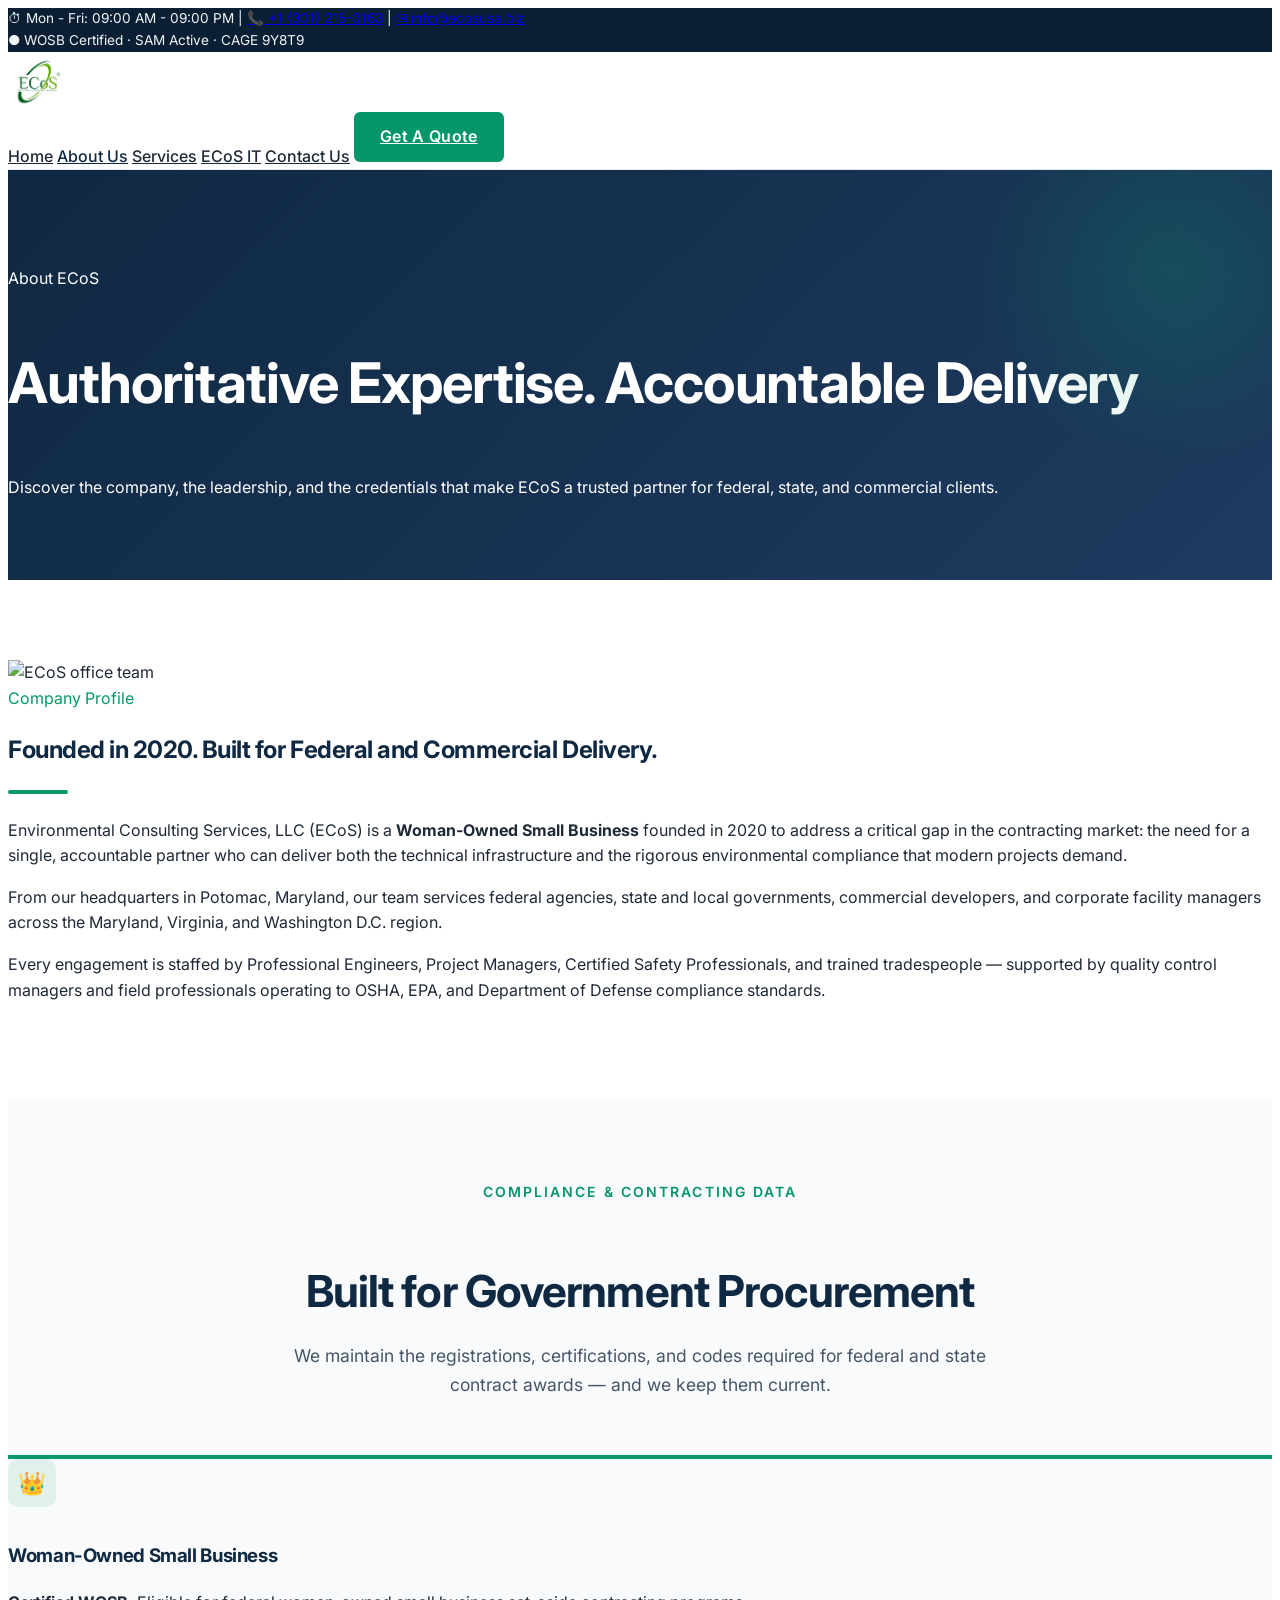
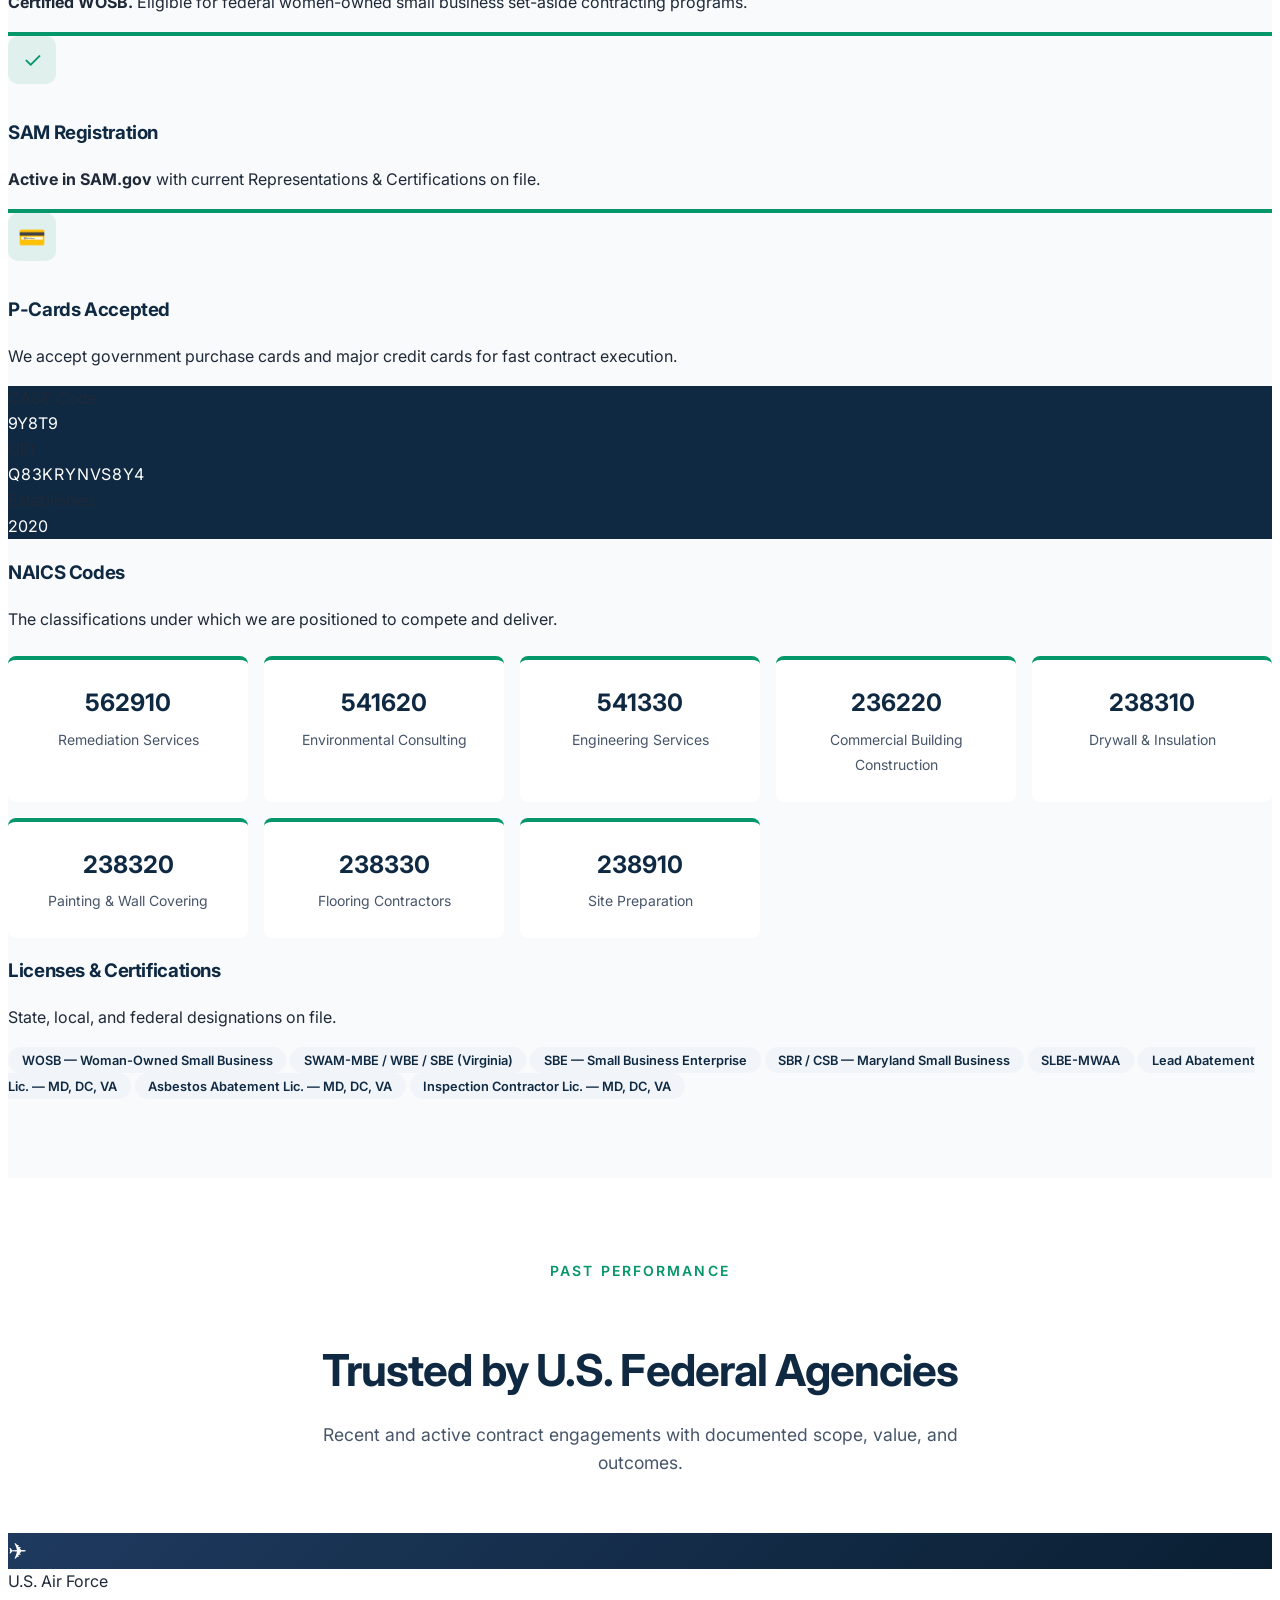
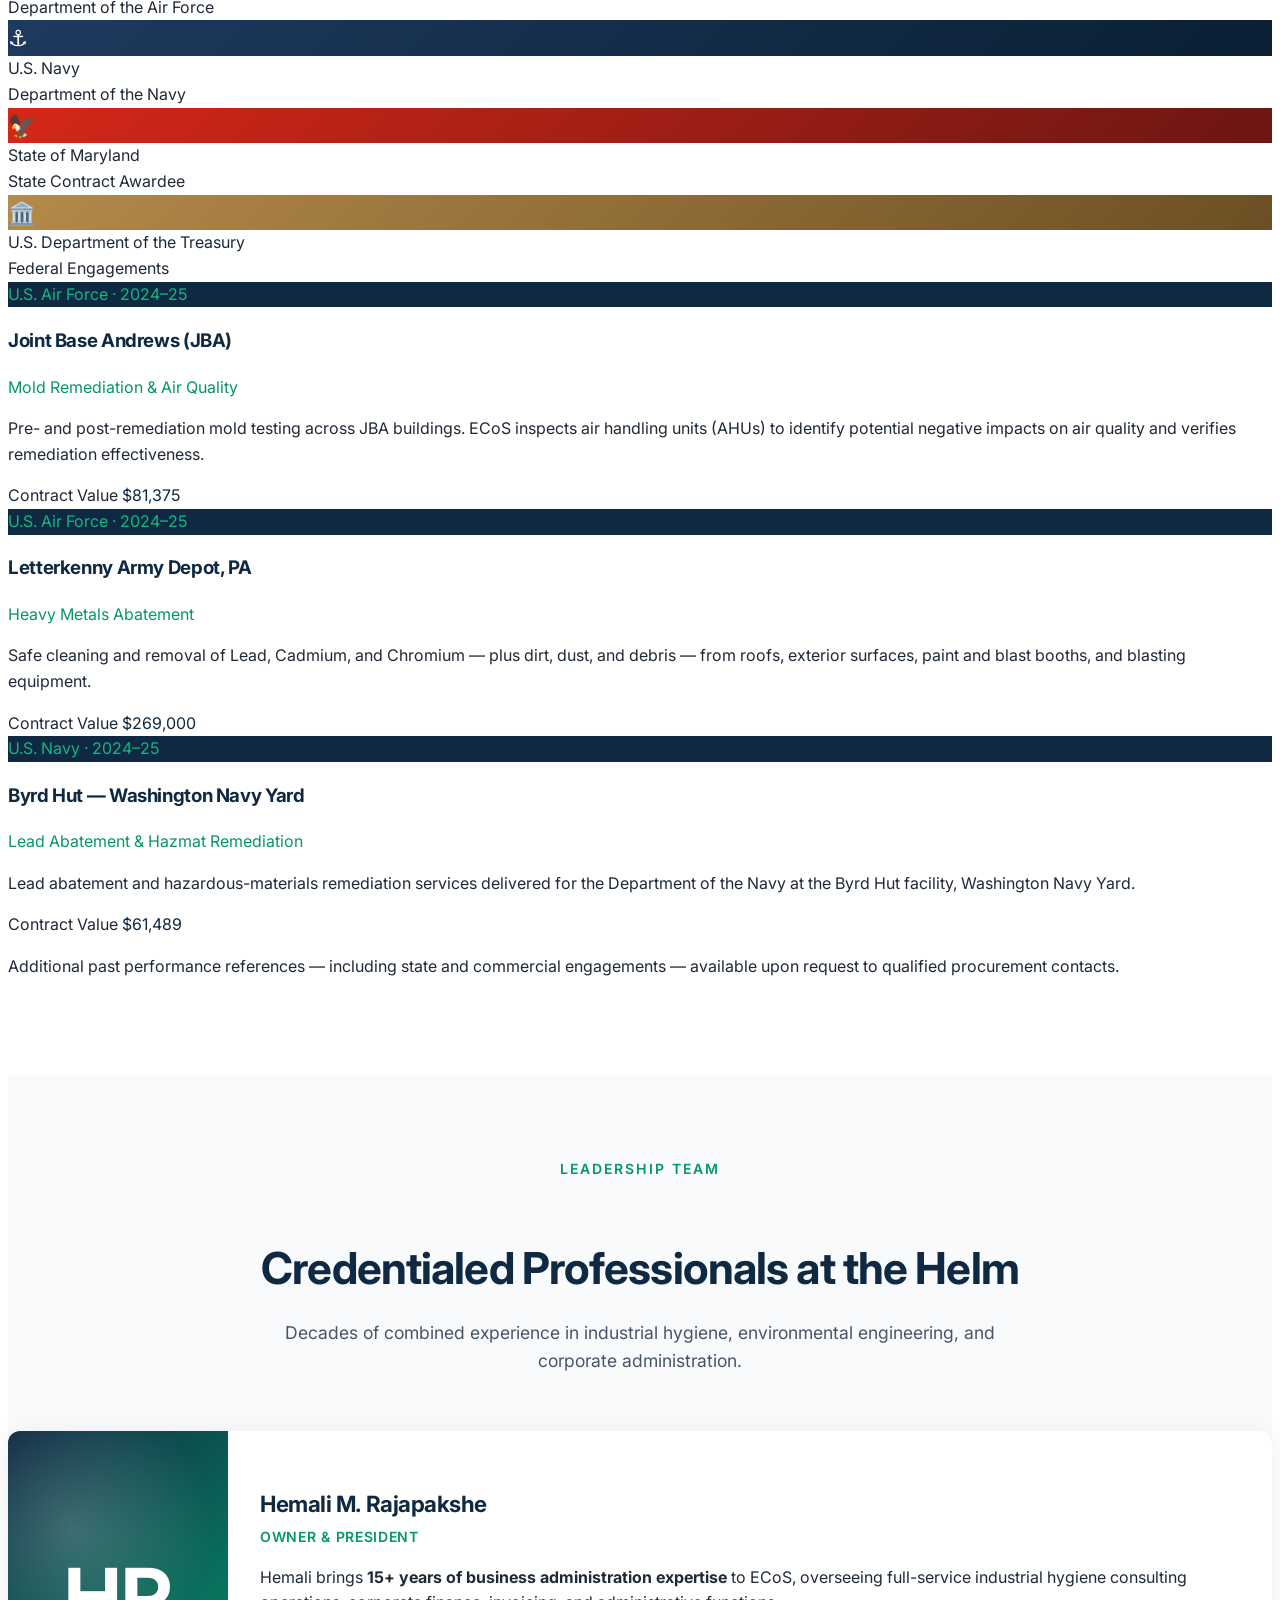
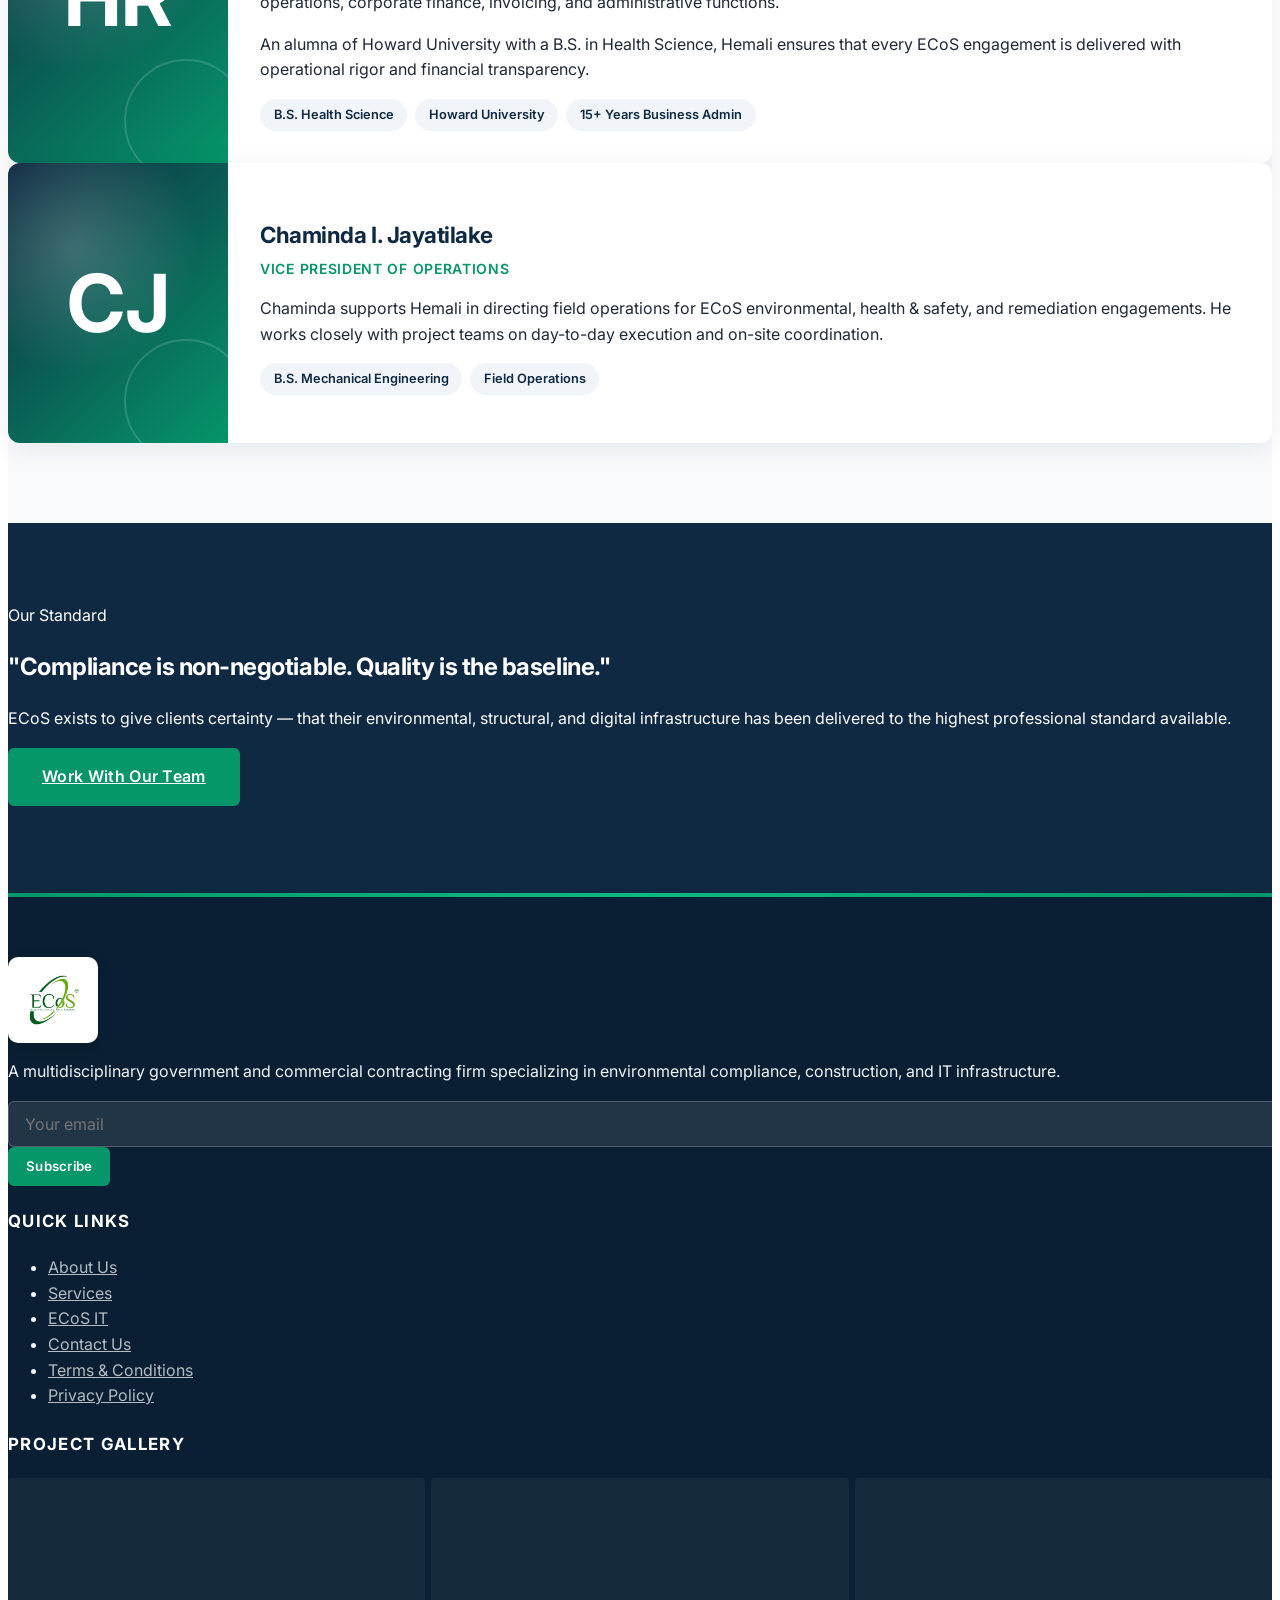
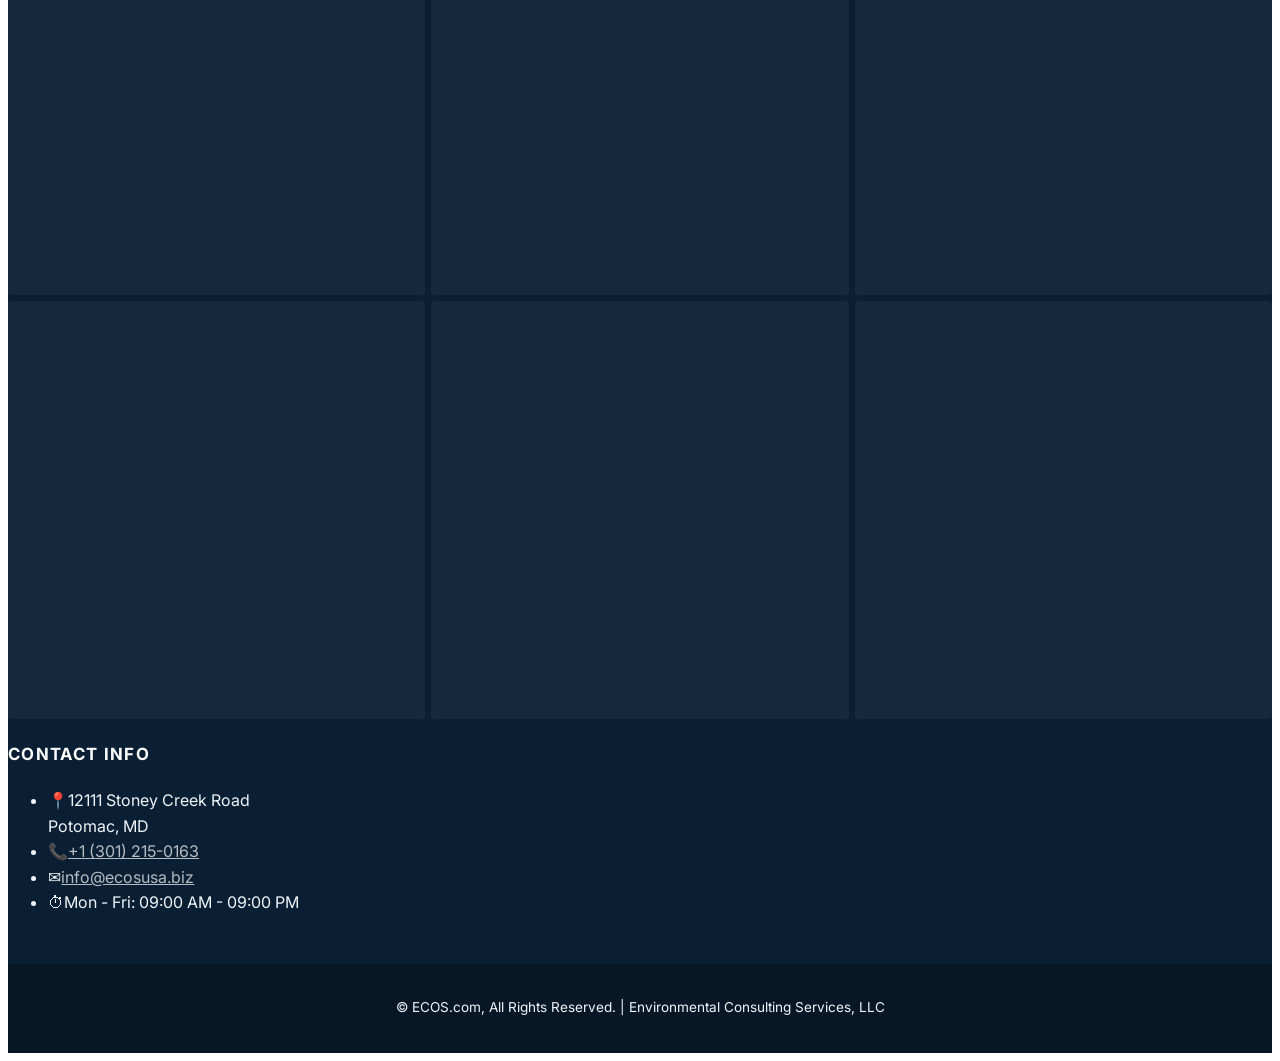
==== commit 973ba481: "Polish titles & headings across the site - Home: replace 'Building Future With Passion' H1 (was dupl" ====
--- a/about.html
+++ b/about.html
@@ -3,9 +3,9 @@
 <head>
   <meta charset="UTF-8" />
   <meta name="viewport" content="width=device-width, initial-scale=1.0" />
-  <title>About ECoS | Leadership, Credentials & SAM Registration</title>
-  <meta name="description" content="Learn about Environmental Consulting Services, LLC — a SAM-registered small business with credentialed leadership including a P.E., CIH, CSP, and CHMM. Serving government and commercial clients in the DMV region." />
-  <meta name="keywords" content="ECoS leadership, Industrial Hygienist Potomac, SAM Registered Small Business, Certified Industrial Hygienist Maryland, Professional Engineer DMV" />
+  <title>About ECoS | WOSB-Certified Government Contractor · Past Performance</title>
+  <meta name="description" content="Environmental Consulting Services, LLC (ECoS) is a Woman-Owned Small Business founded in 2020. SAM.gov active. CAGE 9Y8T9. Documented past performance with the U.S. Air Force, U.S. Navy, and State of Maryland." />
+  <meta name="keywords" content="WOSB contractor Maryland, Woman-Owned Small Business DMV, CAGE 9Y8T9, ECoS past performance, federal environmental contractor, SAM registered DMV" />
   <link rel="icon" type="image/png" href="images/logo.png" />
   <link rel="preconnect" href="https://fonts.googleapis.com">
   <link rel="preconnect" href="https://fonts.gstatic.com" crossorigin>
@@ -60,7 +60,7 @@
   <section class="page-hero">
     <div class="container mx-auto px-4 relative z-10">
       <span class="inline-block text-emerald-300 font-semibold tracking-widest uppercase text-sm mb-3">About ECoS</span>
-      <h1>Authoritative Expertise. Accountable Delivery.</h1>
+      <h1>Authoritative Expertise. Accountable Delivery</h1>
       <p class="text-blue-100 text-lg max-w-2xl mt-4">Discover the company, the leadership, and the credentials that make ECoS a trusted partner for federal, state, and commercial clients.</p>
     </div>
   </section>
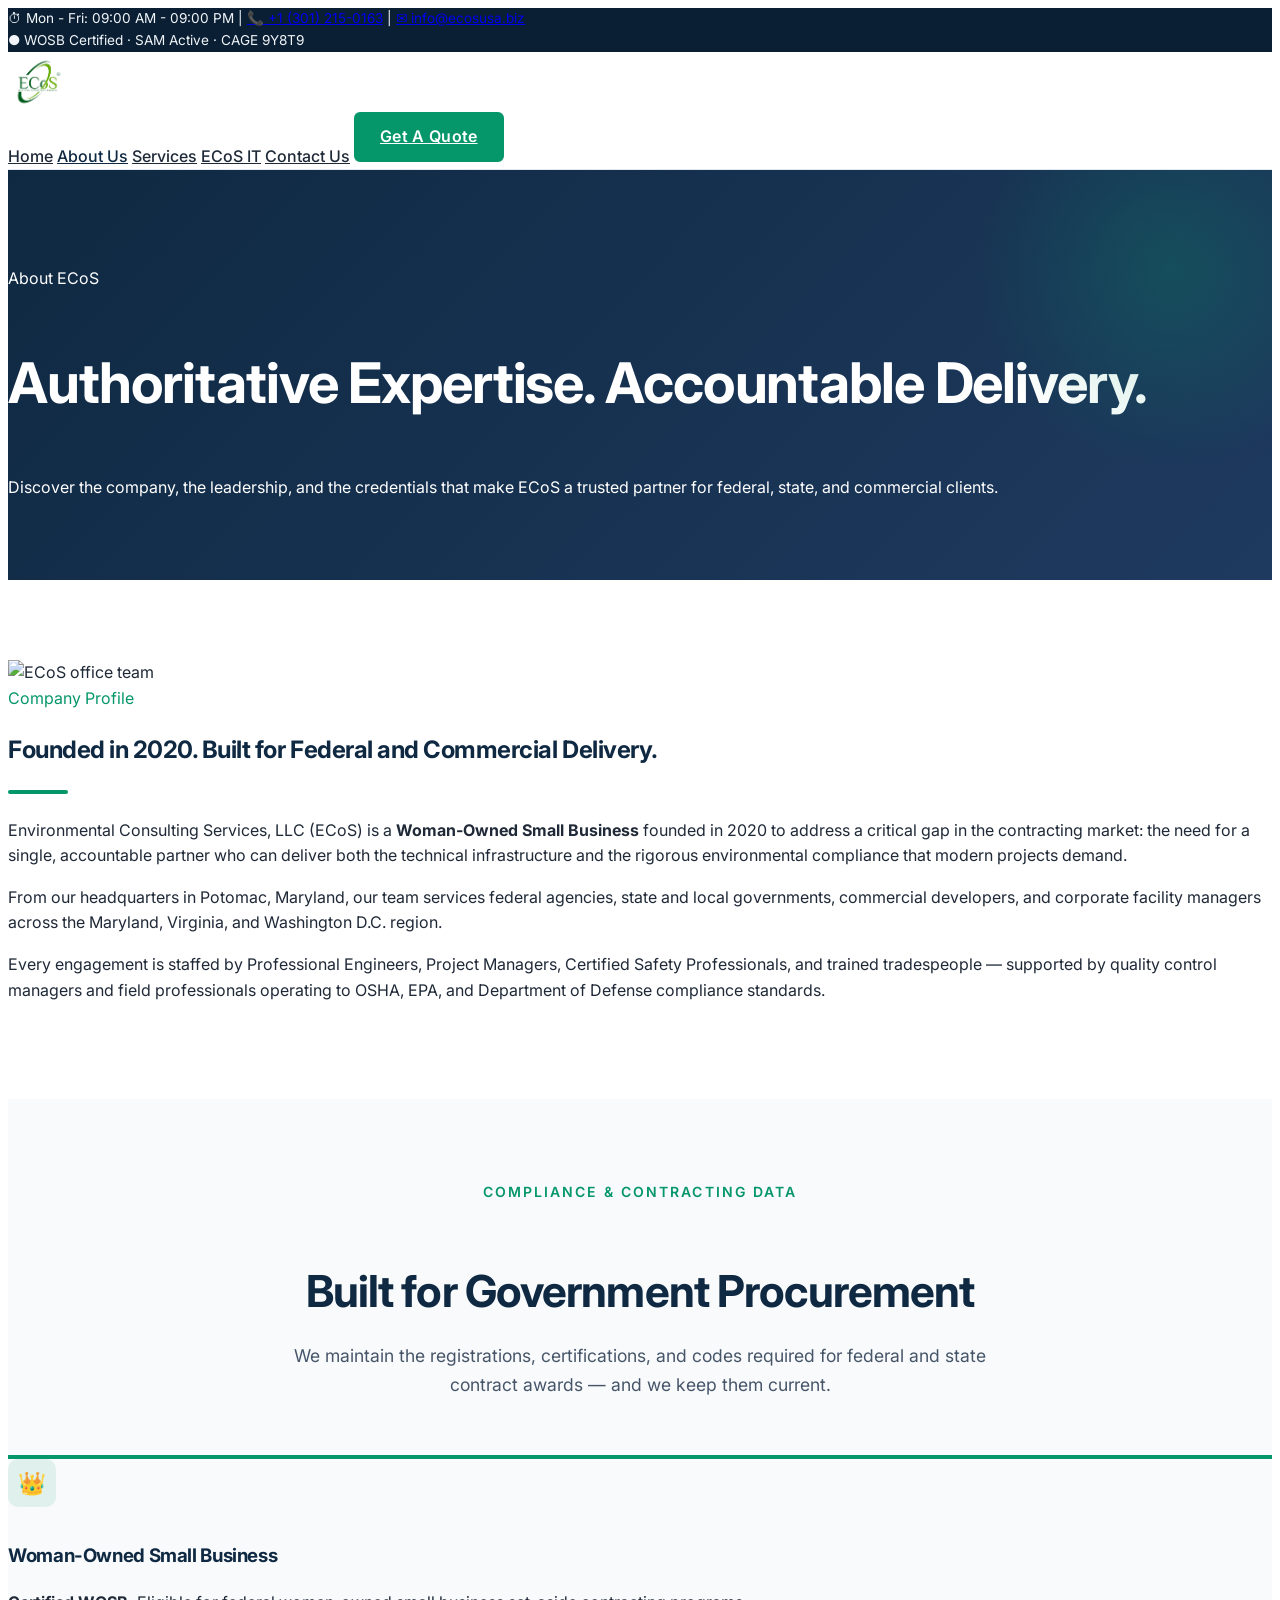
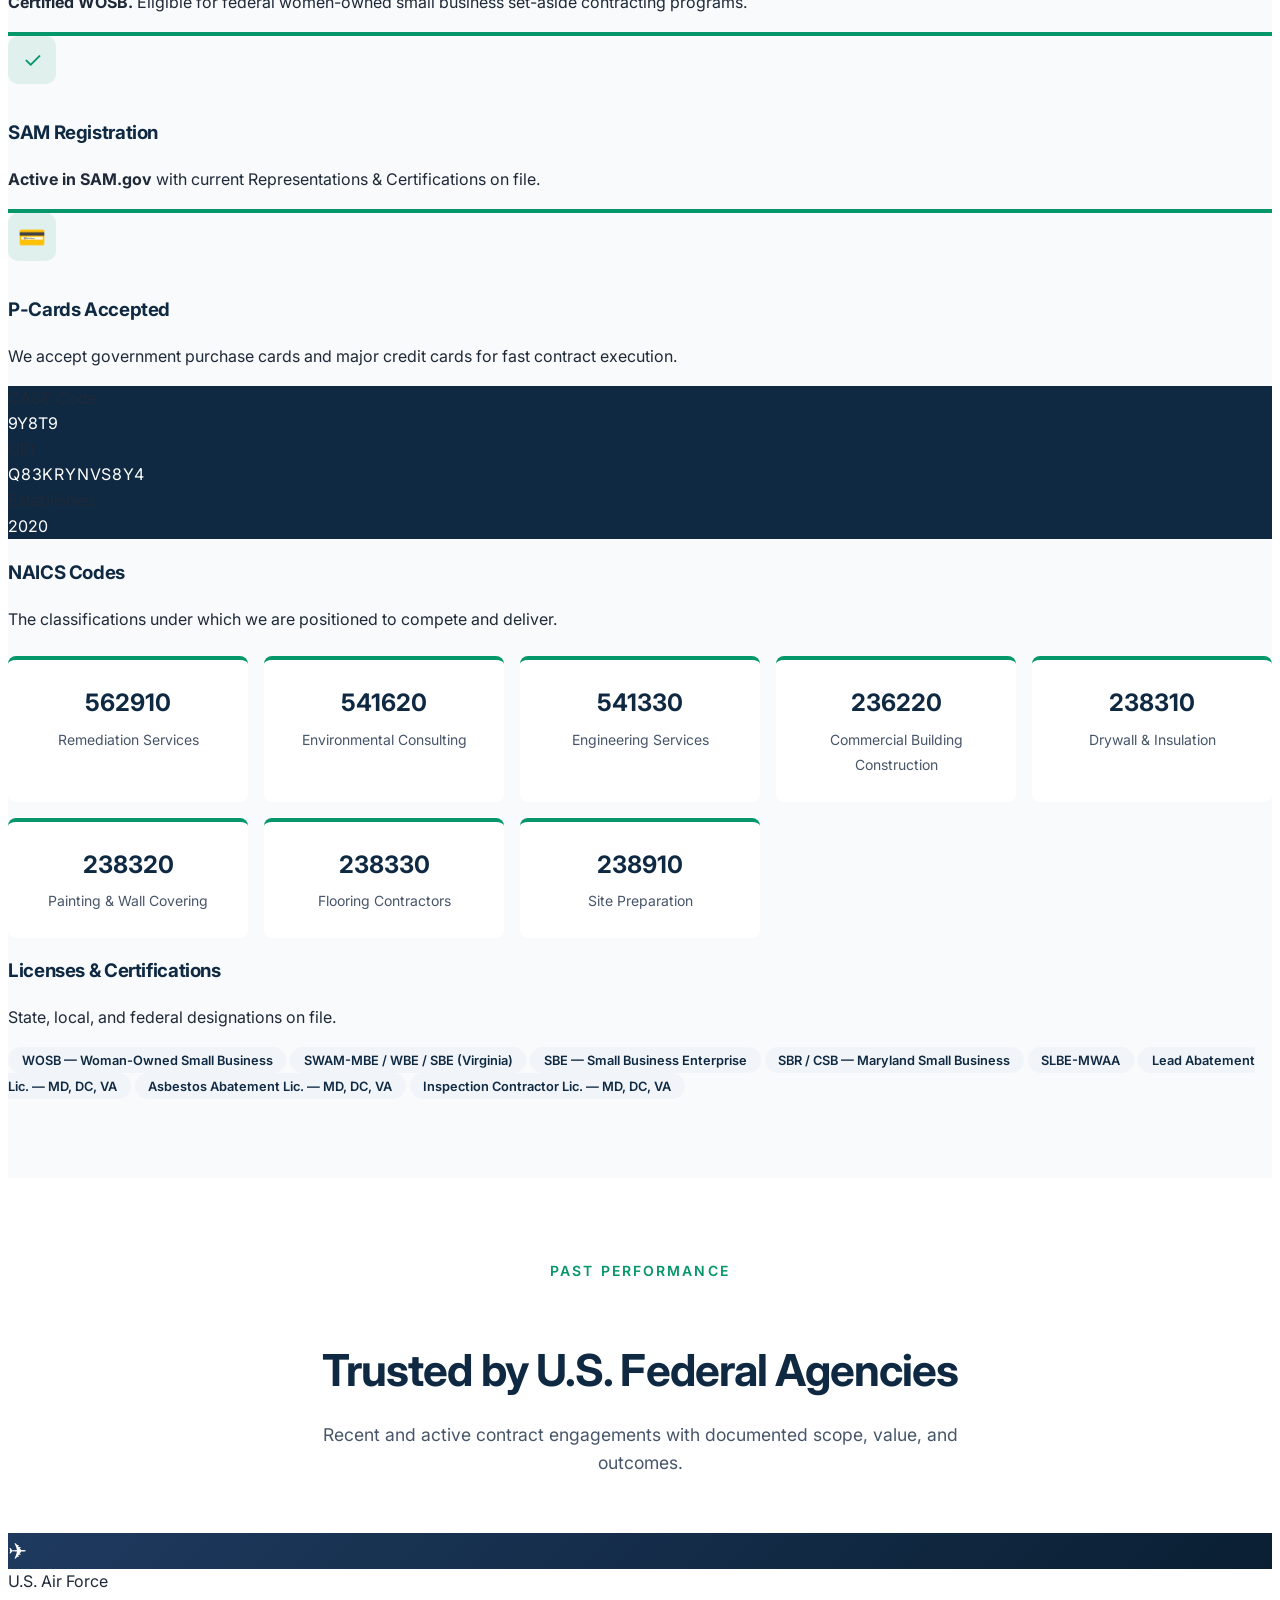
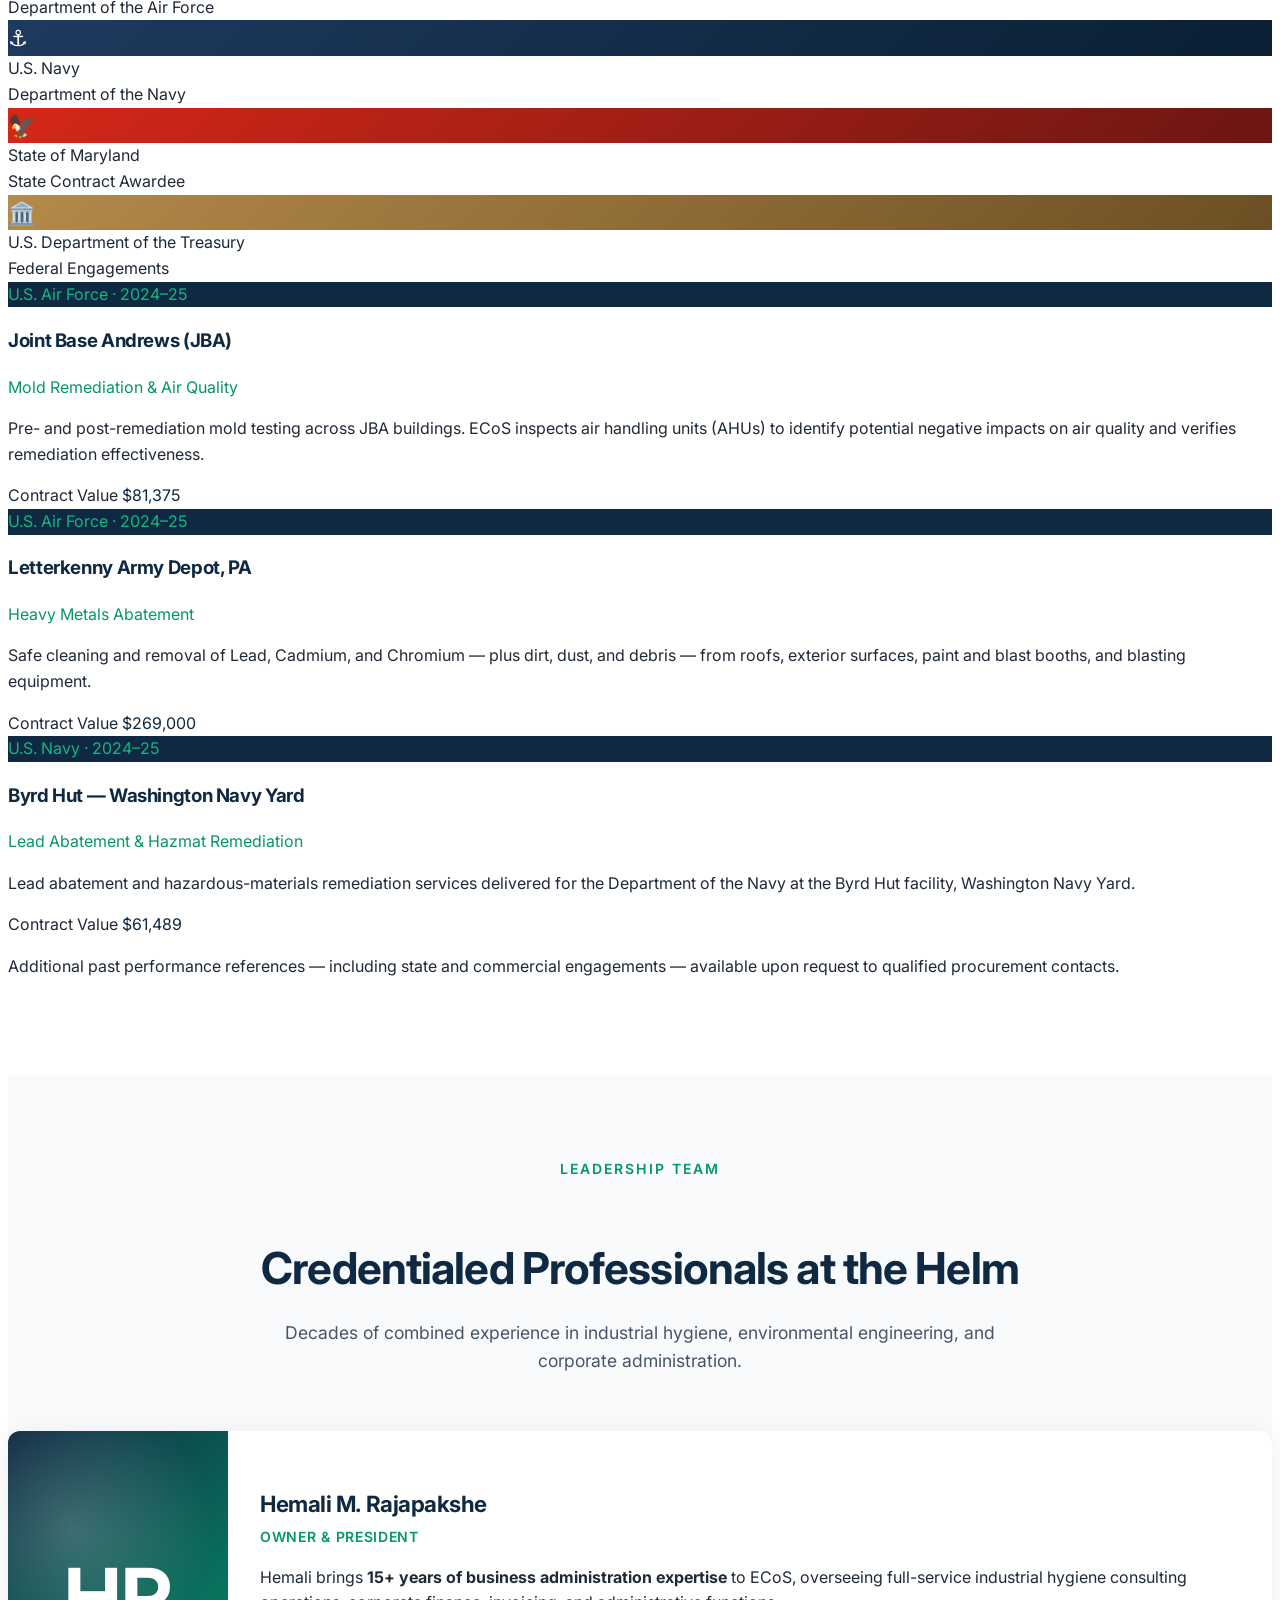
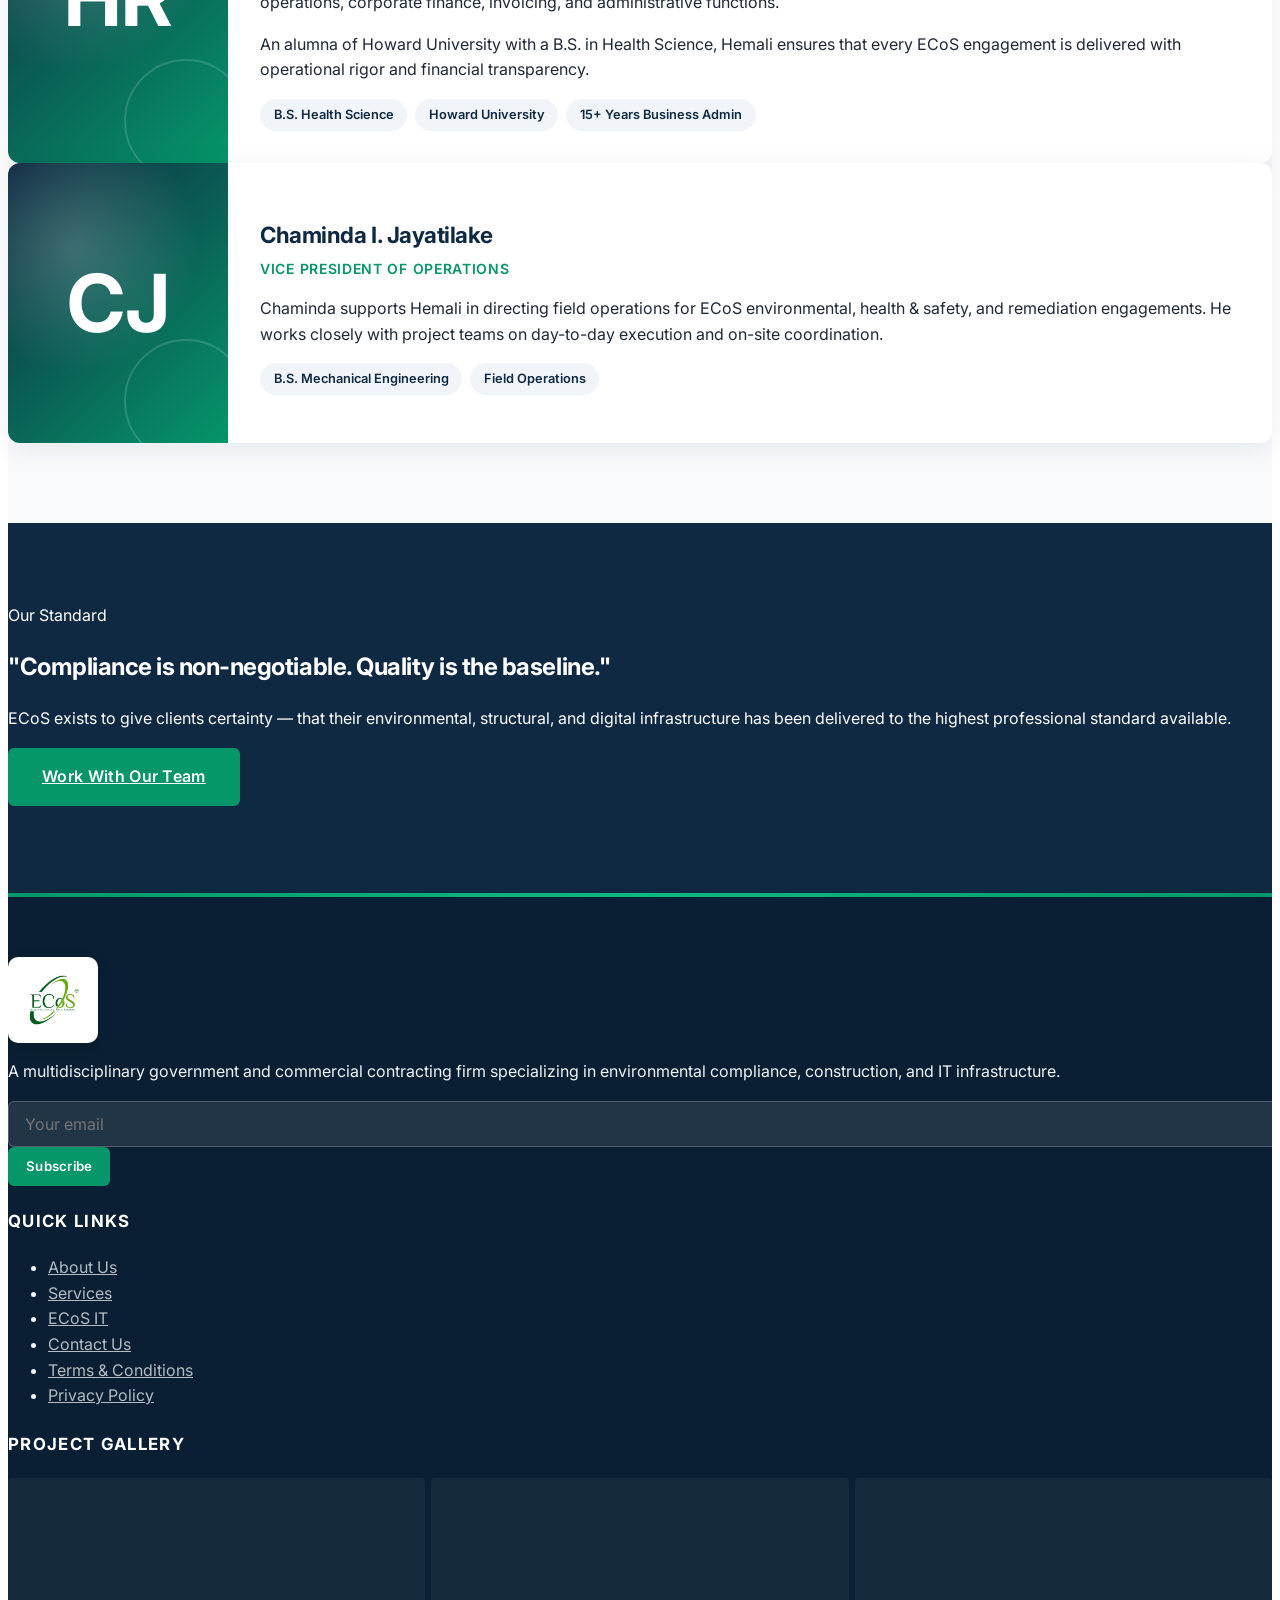
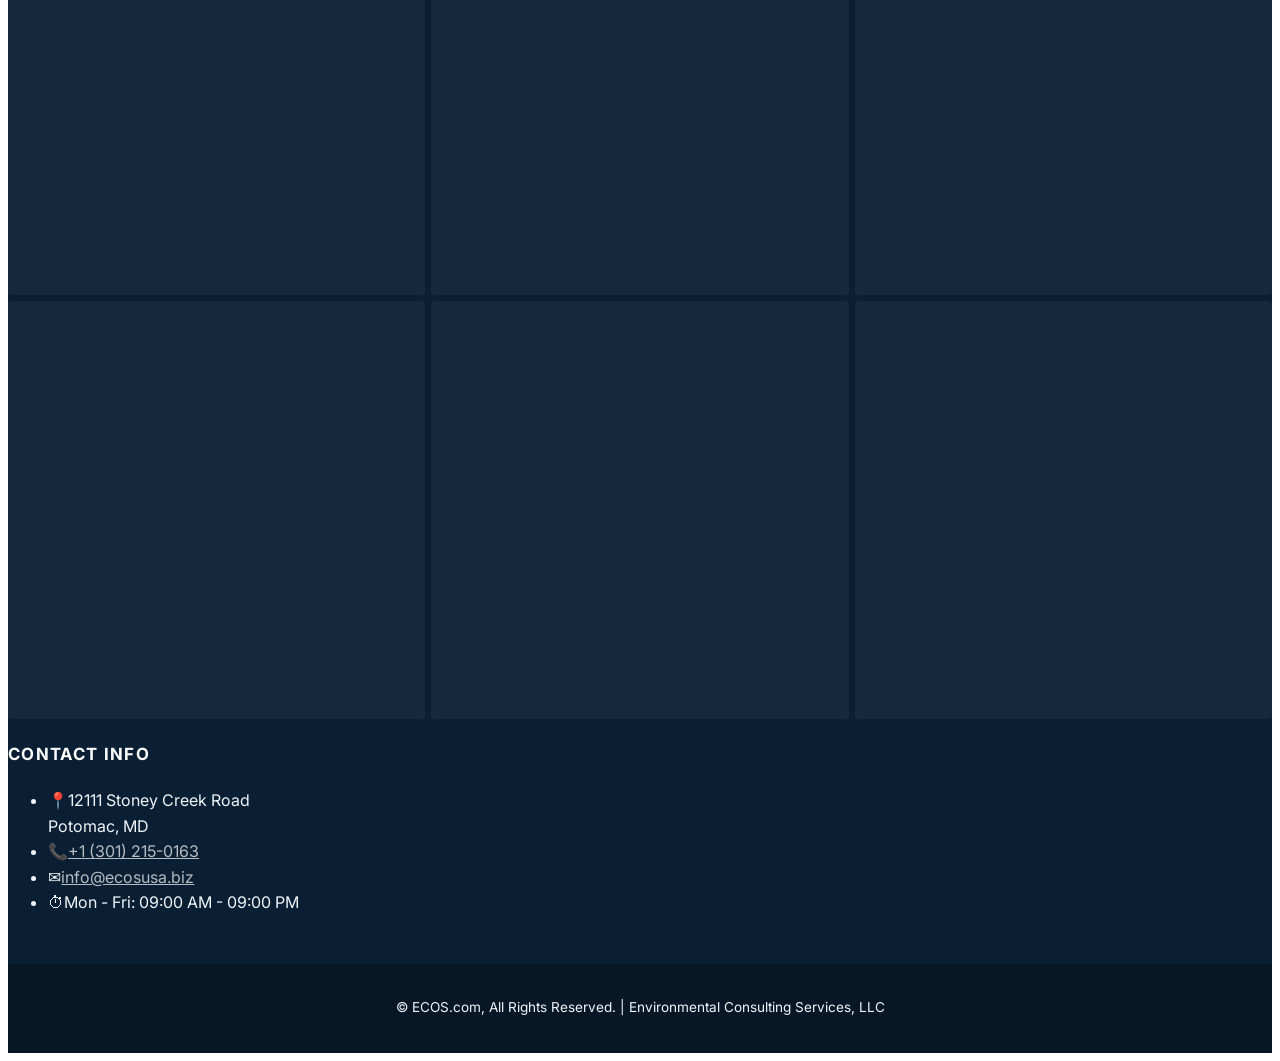
==== commit e2f04c6f: "Revert "Polish titles & headings across the site" This reverts commit 973ba48138e00f998eb3b8866f8ed2" ====
--- a/about.html
+++ b/about.html
@@ -3,9 +3,9 @@
 <head>
   <meta charset="UTF-8" />
   <meta name="viewport" content="width=device-width, initial-scale=1.0" />
-  <title>About ECoS | WOSB-Certified Government Contractor · Past Performance</title>
-  <meta name="description" content="Environmental Consulting Services, LLC (ECoS) is a Woman-Owned Small Business founded in 2020. SAM.gov active. CAGE 9Y8T9. Documented past performance with the U.S. Air Force, U.S. Navy, and State of Maryland." />
-  <meta name="keywords" content="WOSB contractor Maryland, Woman-Owned Small Business DMV, CAGE 9Y8T9, ECoS past performance, federal environmental contractor, SAM registered DMV" />
+  <title>About ECoS | Leadership, Credentials & SAM Registration</title>
+  <meta name="description" content="Learn about Environmental Consulting Services, LLC — a SAM-registered small business with credentialed leadership including a P.E., CIH, CSP, and CHMM. Serving government and commercial clients in the DMV region." />
+  <meta name="keywords" content="ECoS leadership, Industrial Hygienist Potomac, SAM Registered Small Business, Certified Industrial Hygienist Maryland, Professional Engineer DMV" />
   <link rel="icon" type="image/png" href="images/logo.png" />
   <link rel="preconnect" href="https://fonts.googleapis.com">
   <link rel="preconnect" href="https://fonts.gstatic.com" crossorigin>
@@ -60,7 +60,7 @@
   <section class="page-hero">
     <div class="container mx-auto px-4 relative z-10">
       <span class="inline-block text-emerald-300 font-semibold tracking-widest uppercase text-sm mb-3">About ECoS</span>
-      <h1>Authoritative Expertise. Accountable Delivery</h1>
+      <h1>Authoritative Expertise. Accountable Delivery.</h1>
       <p class="text-blue-100 text-lg max-w-2xl mt-4">Discover the company, the leadership, and the credentials that make ECoS a trusted partner for federal, state, and commercial clients.</p>
     </div>
   </section>
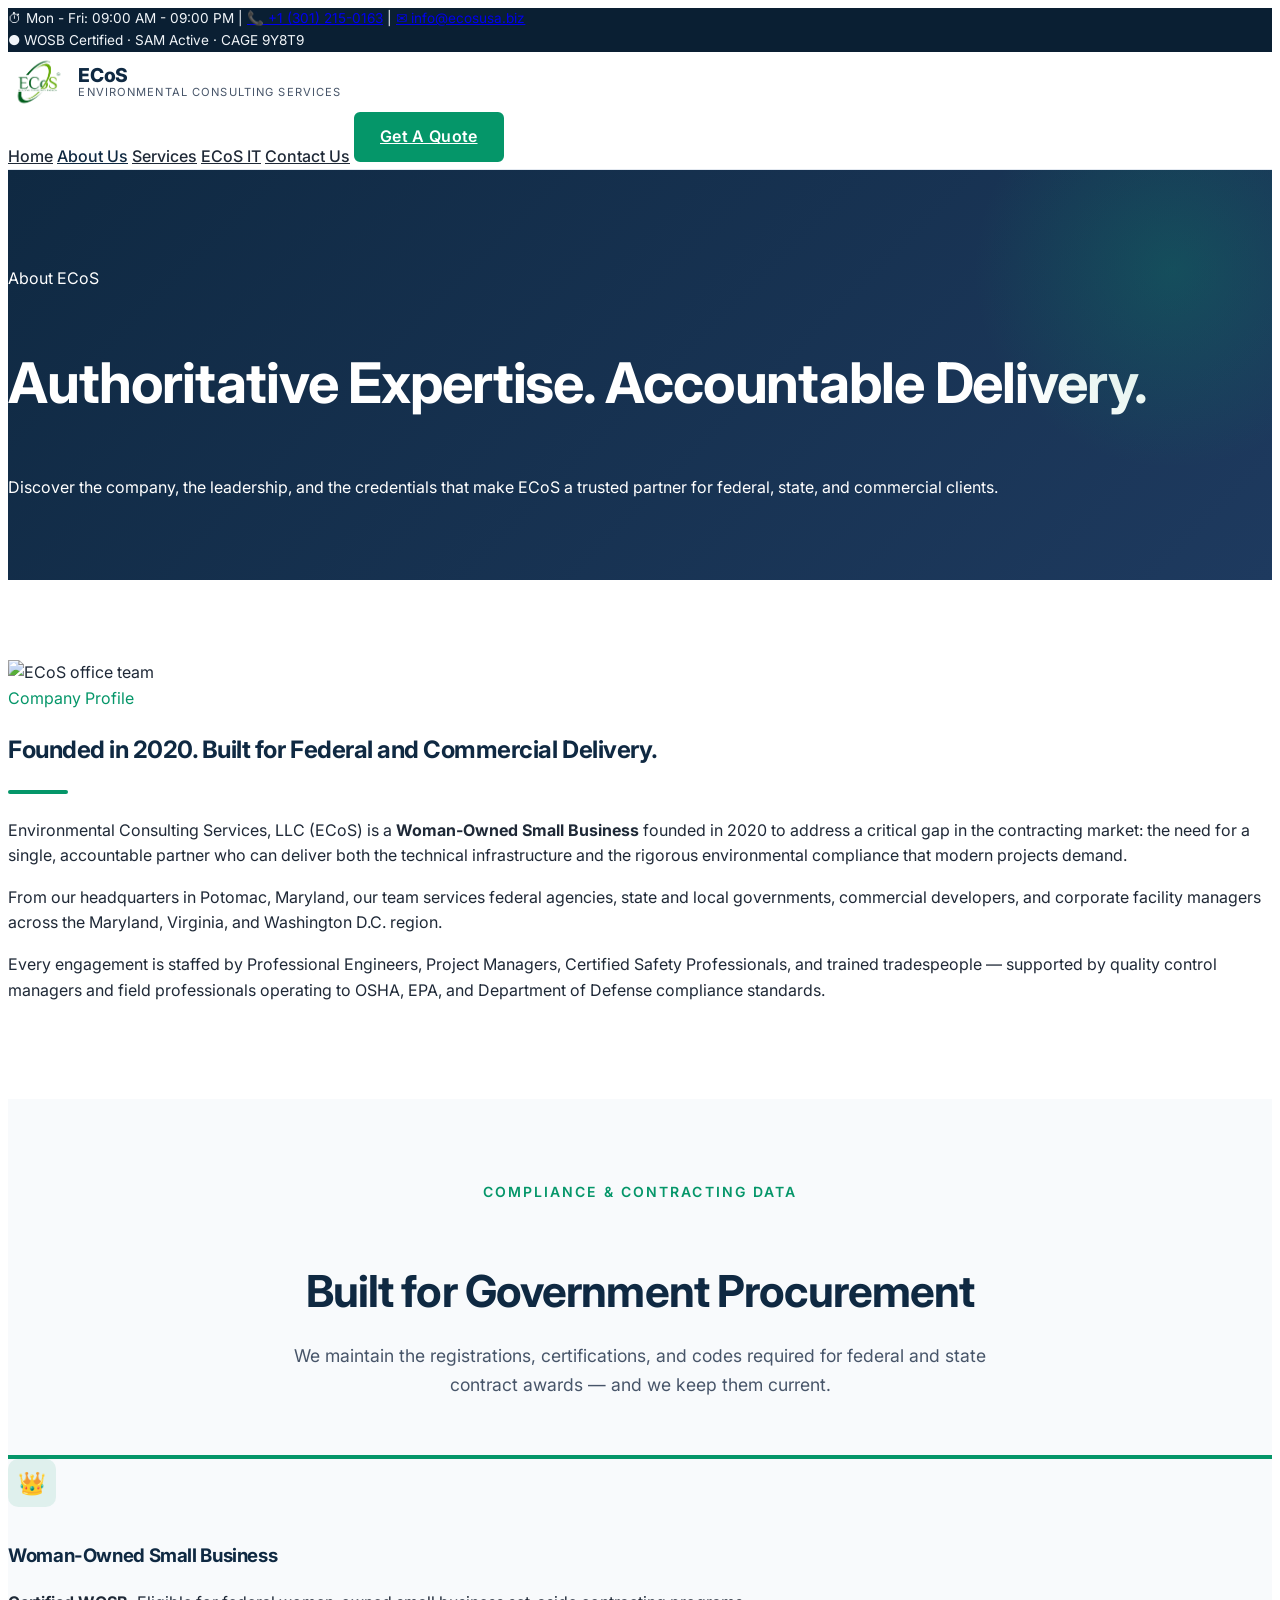
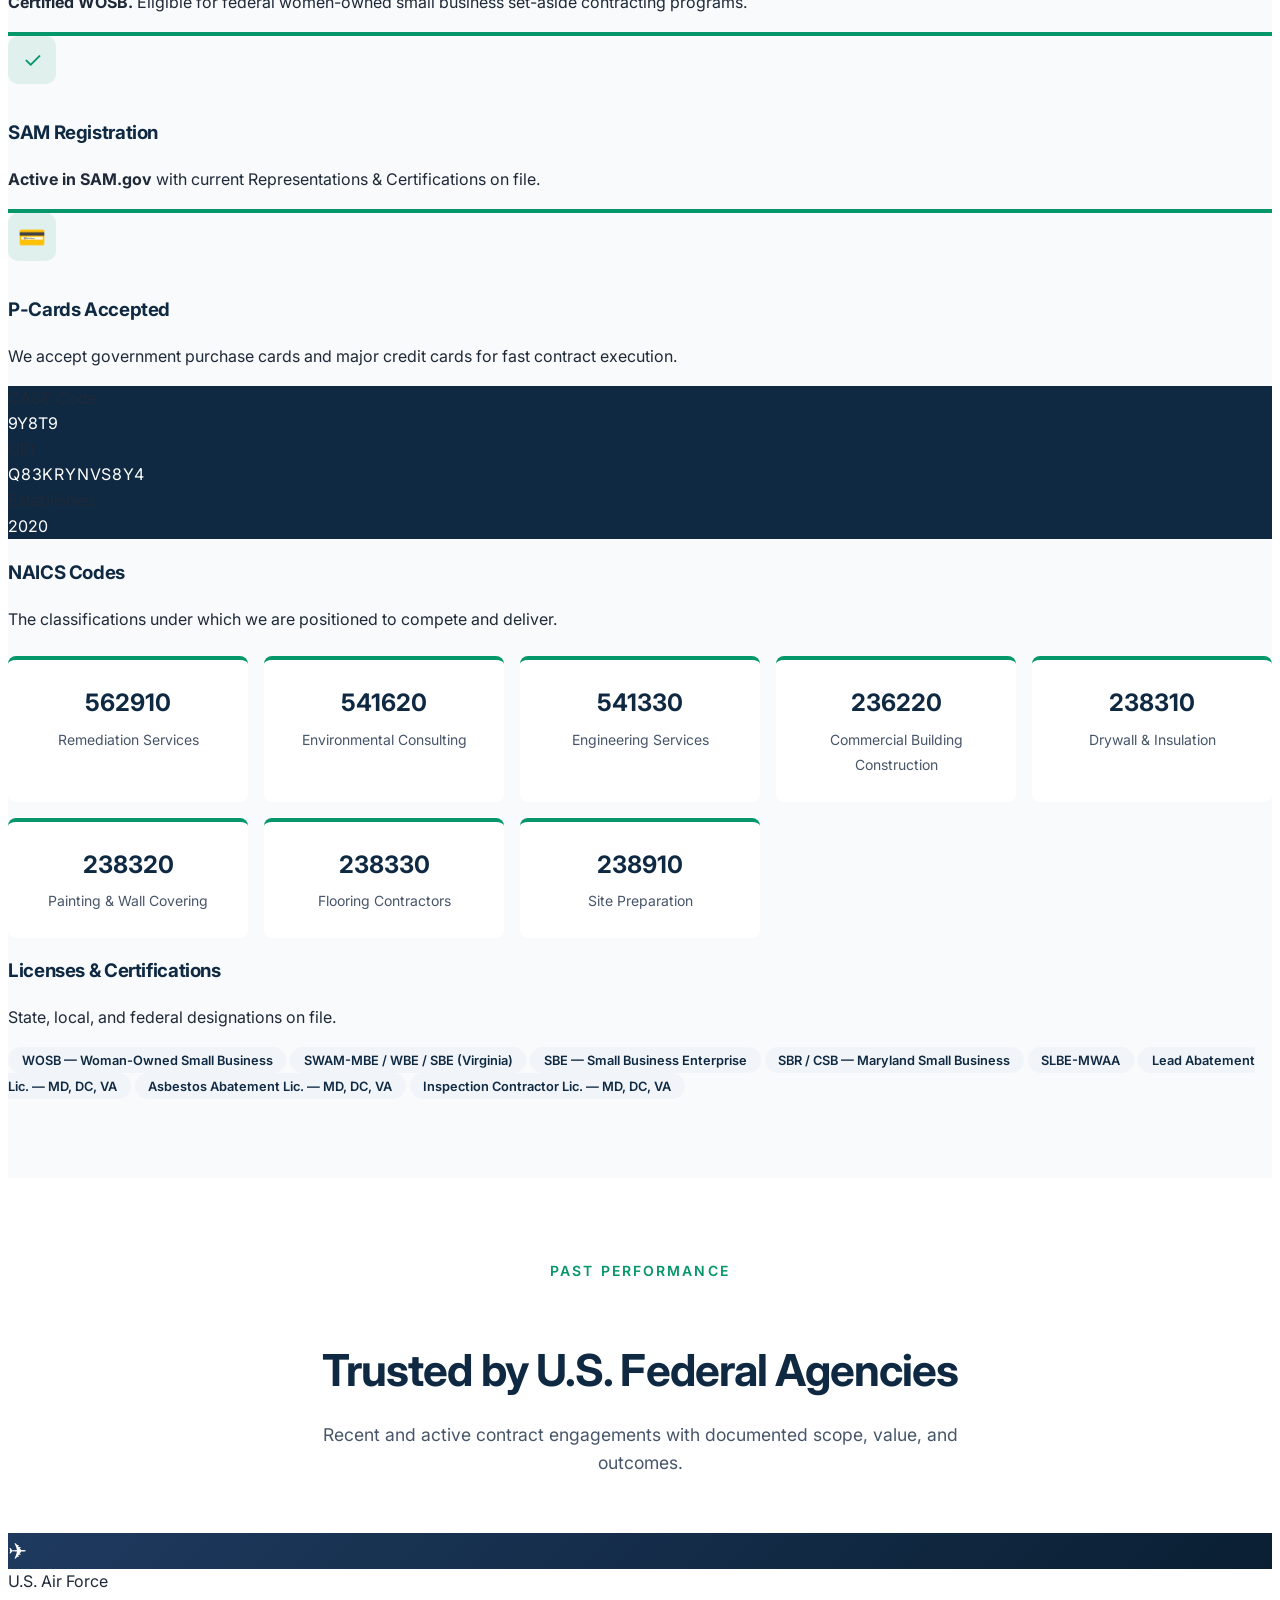
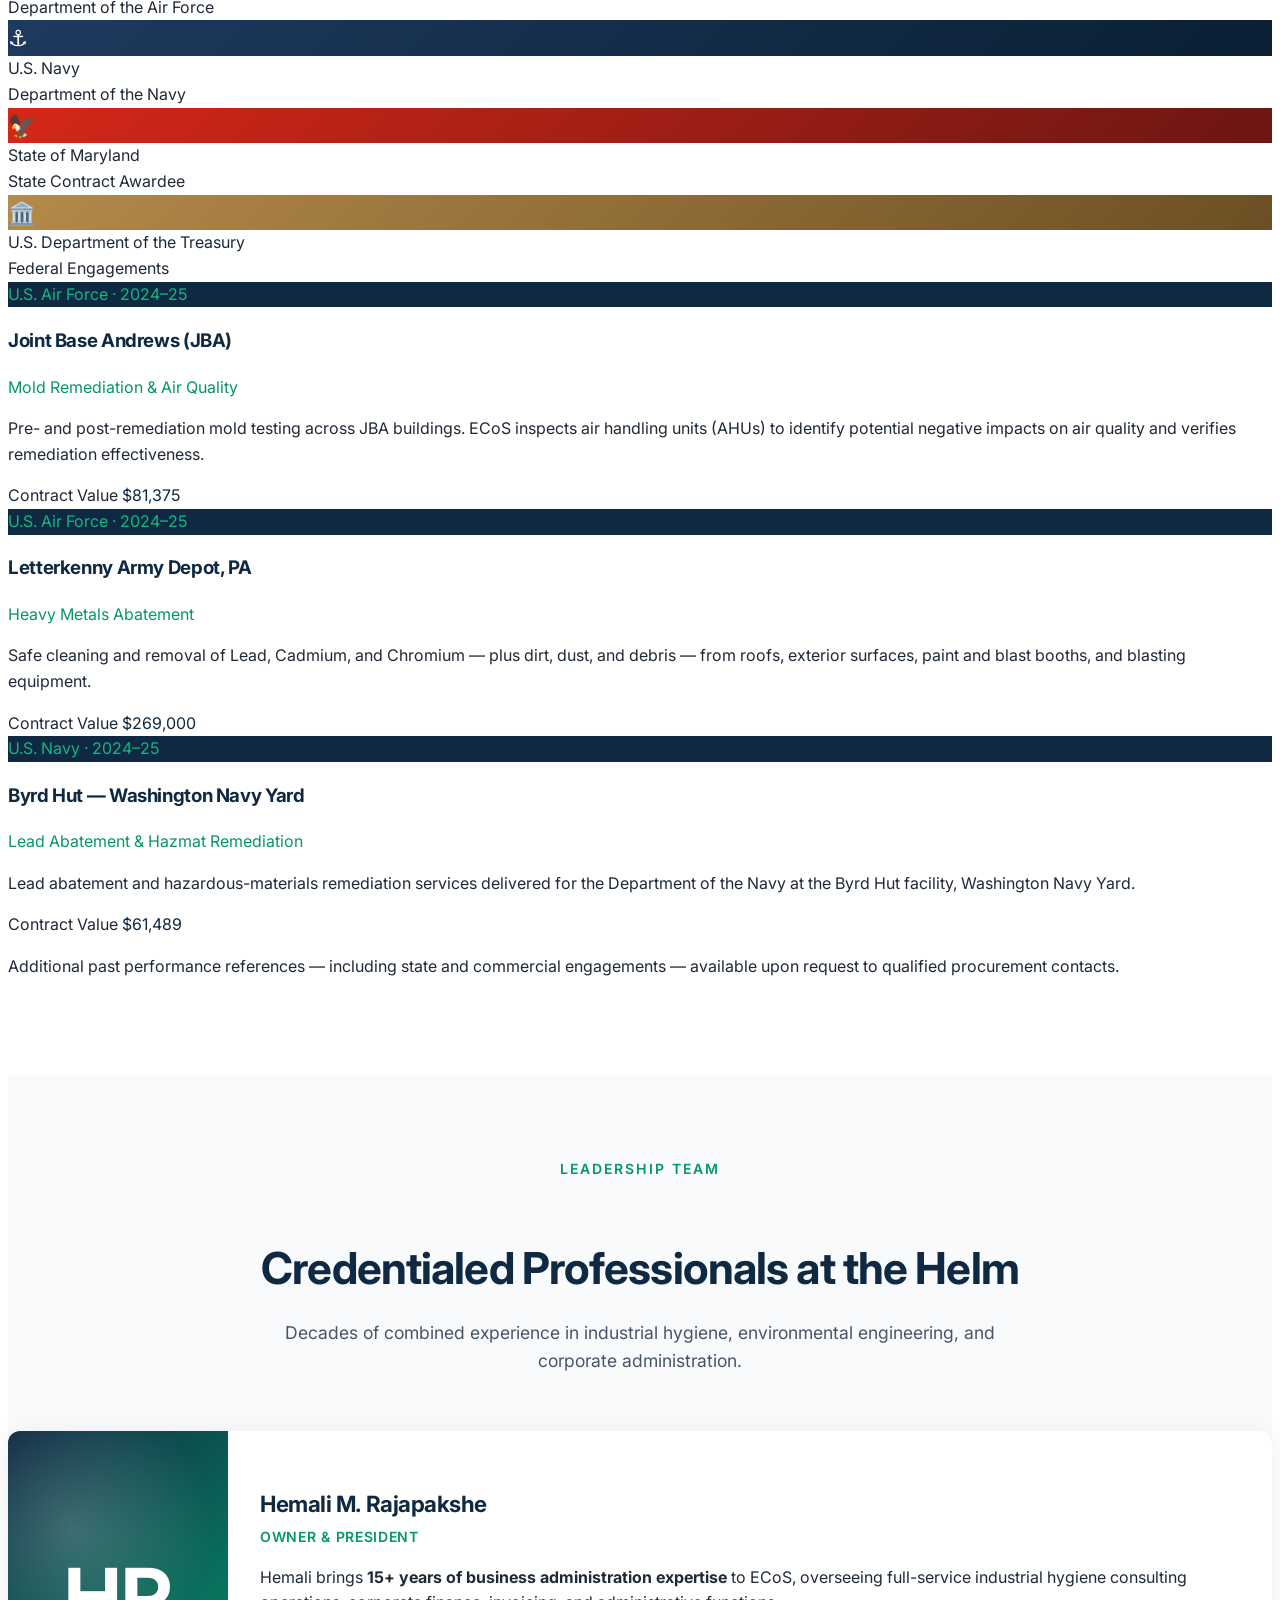
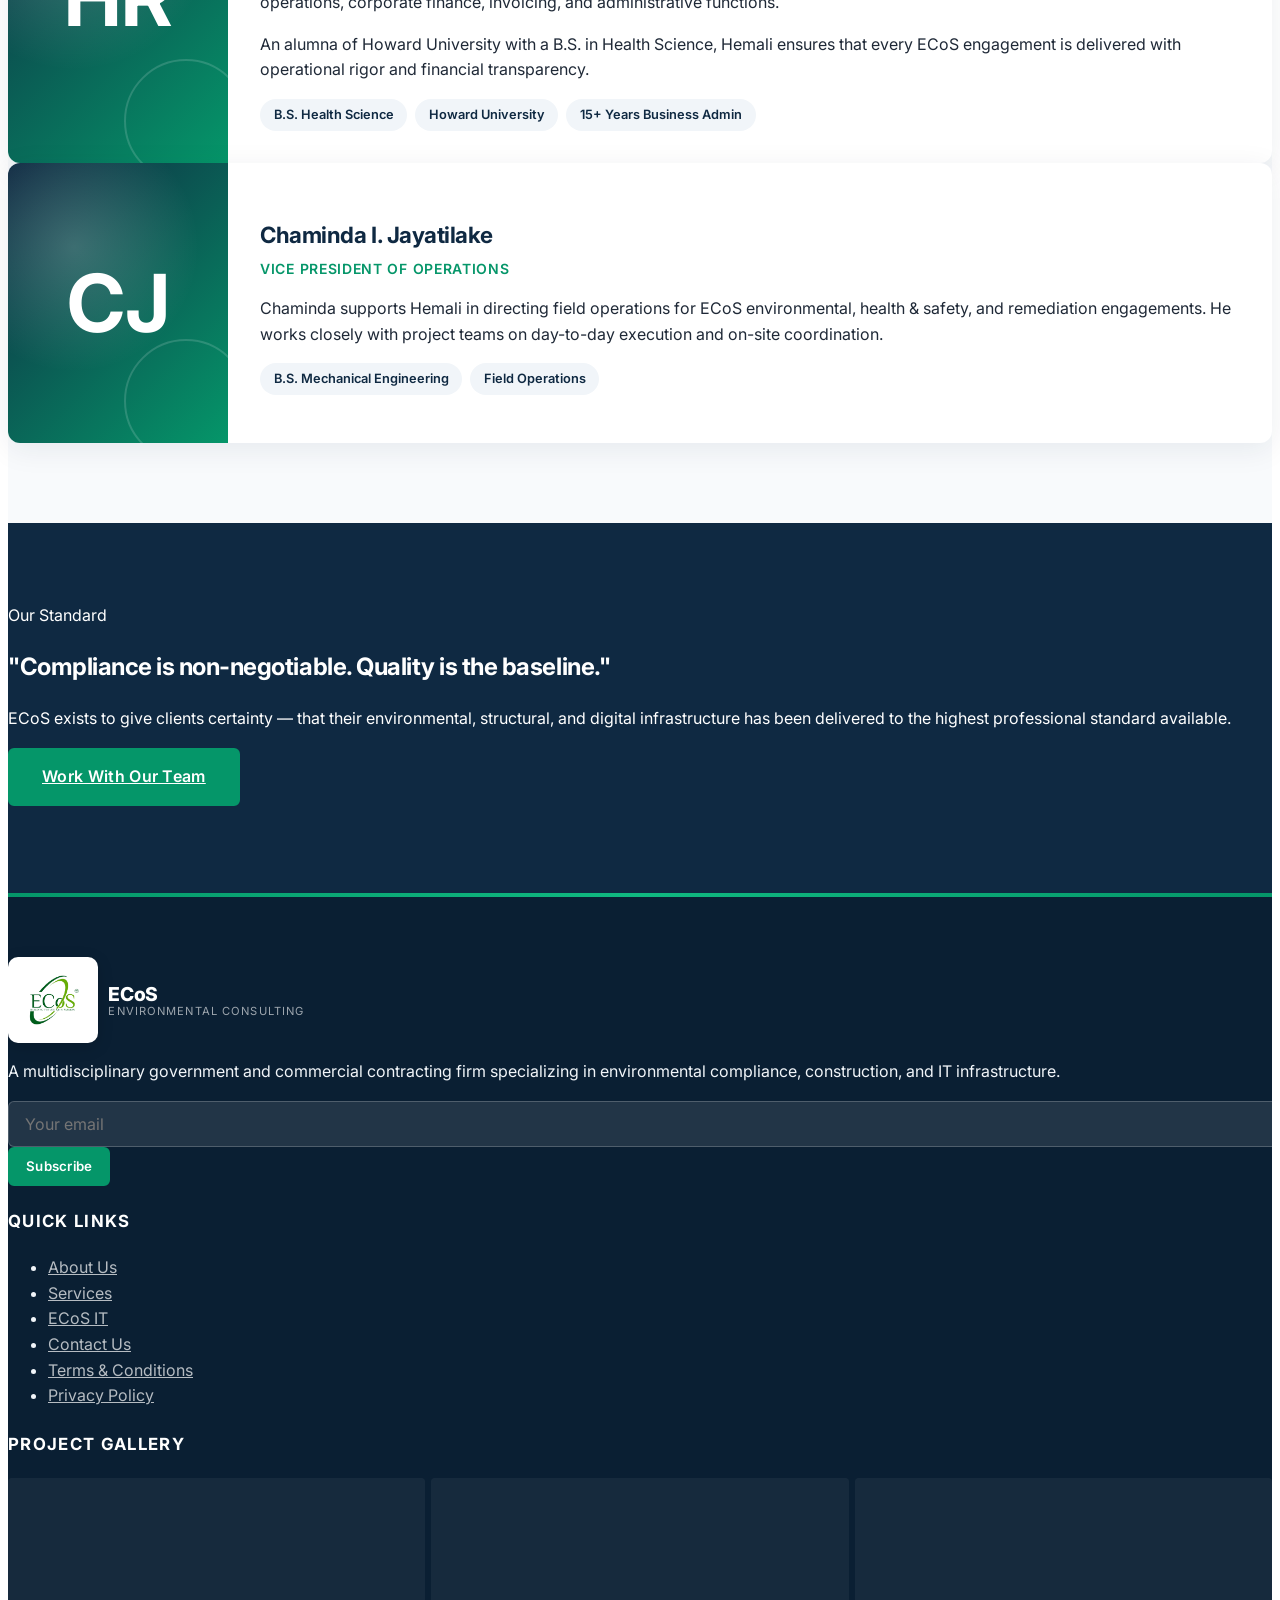
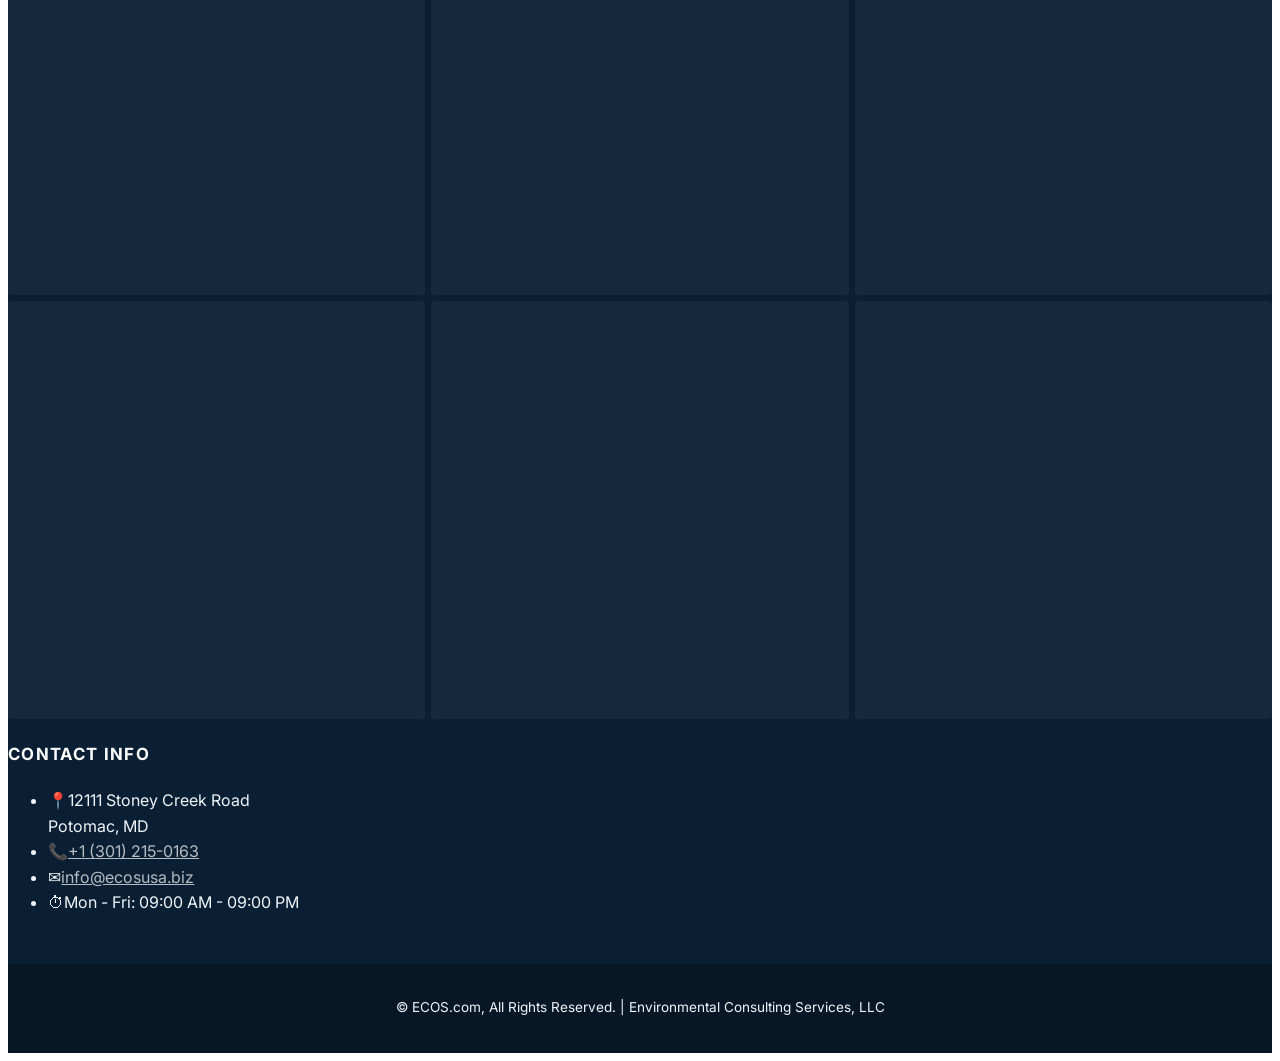
==== commit 37f1b6c5: "Restore ECoS / Environmental Consulting Services title next to logo Pairs the logo image with the co" ====
--- a/about.html
+++ b/about.html
@@ -42,6 +42,10 @@
       <div class="flex items-center justify-between py-4 relative">
         <a href="index.html" class="logo-mark">
           <img src="images/logo.png" alt="ECoS — Environmental Consulting Services" class="logo-img" />
+          <div class="logo-text">
+            <span class="logo-name">ECoS</span>
+            <span class="logo-tag">Environmental Consulting Services</span>
+          </div>
         </a>
         <button class="mobile-menu-btn" aria-label="Toggle menu" aria-expanded="false">&#9776;</button>
         <nav class="nav-links flex items-center gap-8">
@@ -315,6 +319,10 @@
         <div>
           <div class="logo-mark mb-4">
             <img src="images/logo.png" alt="ECoS — Environmental Consulting Services" class="logo-img" />
+            <div class="logo-text">
+              <span class="logo-name" style="color: white;">ECoS</span>
+              <span class="logo-tag" style="color: rgba(255,255,255,0.6);">Environmental Consulting</span>
+            </div>
           </div>
           <p class="text-sm opacity-80 mb-4">A multidisciplinary government and commercial contracting firm specializing in environmental compliance, construction, and IT infrastructure.</p>
           <form class="flex gap-2">
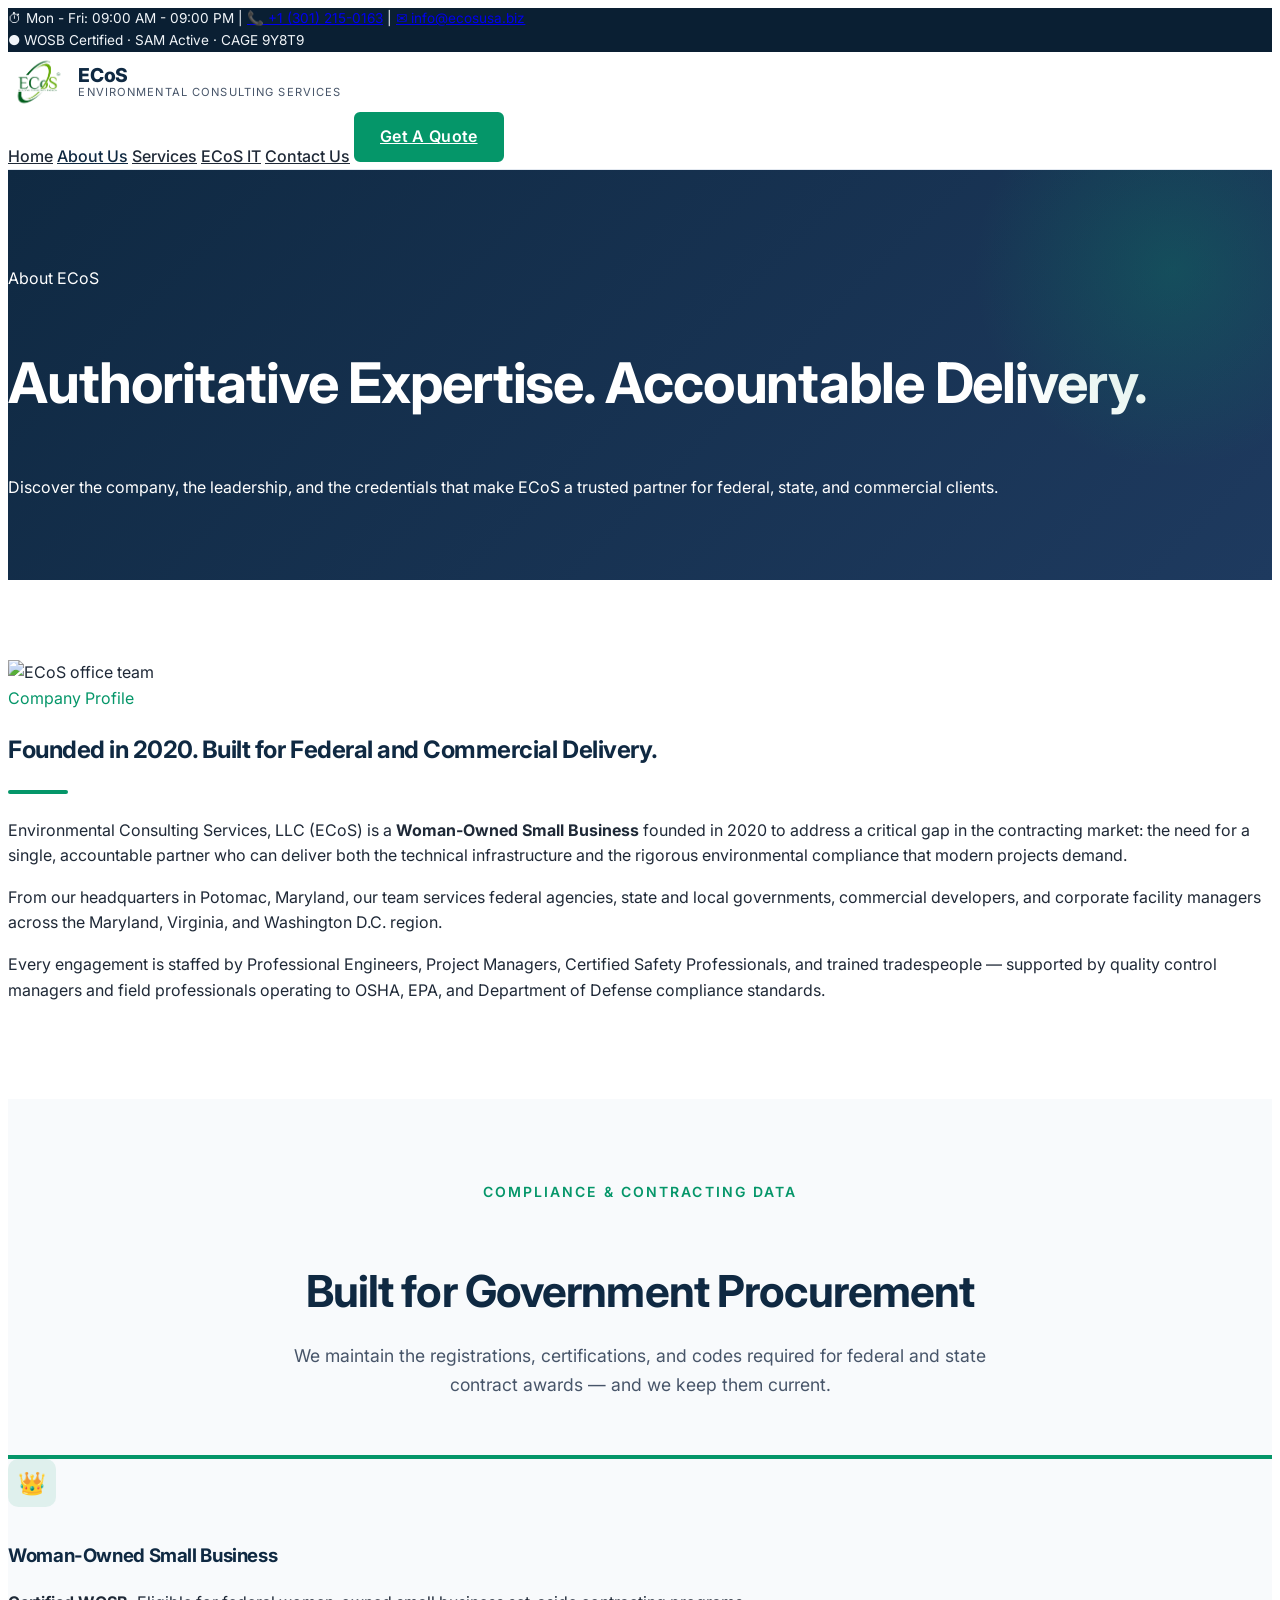
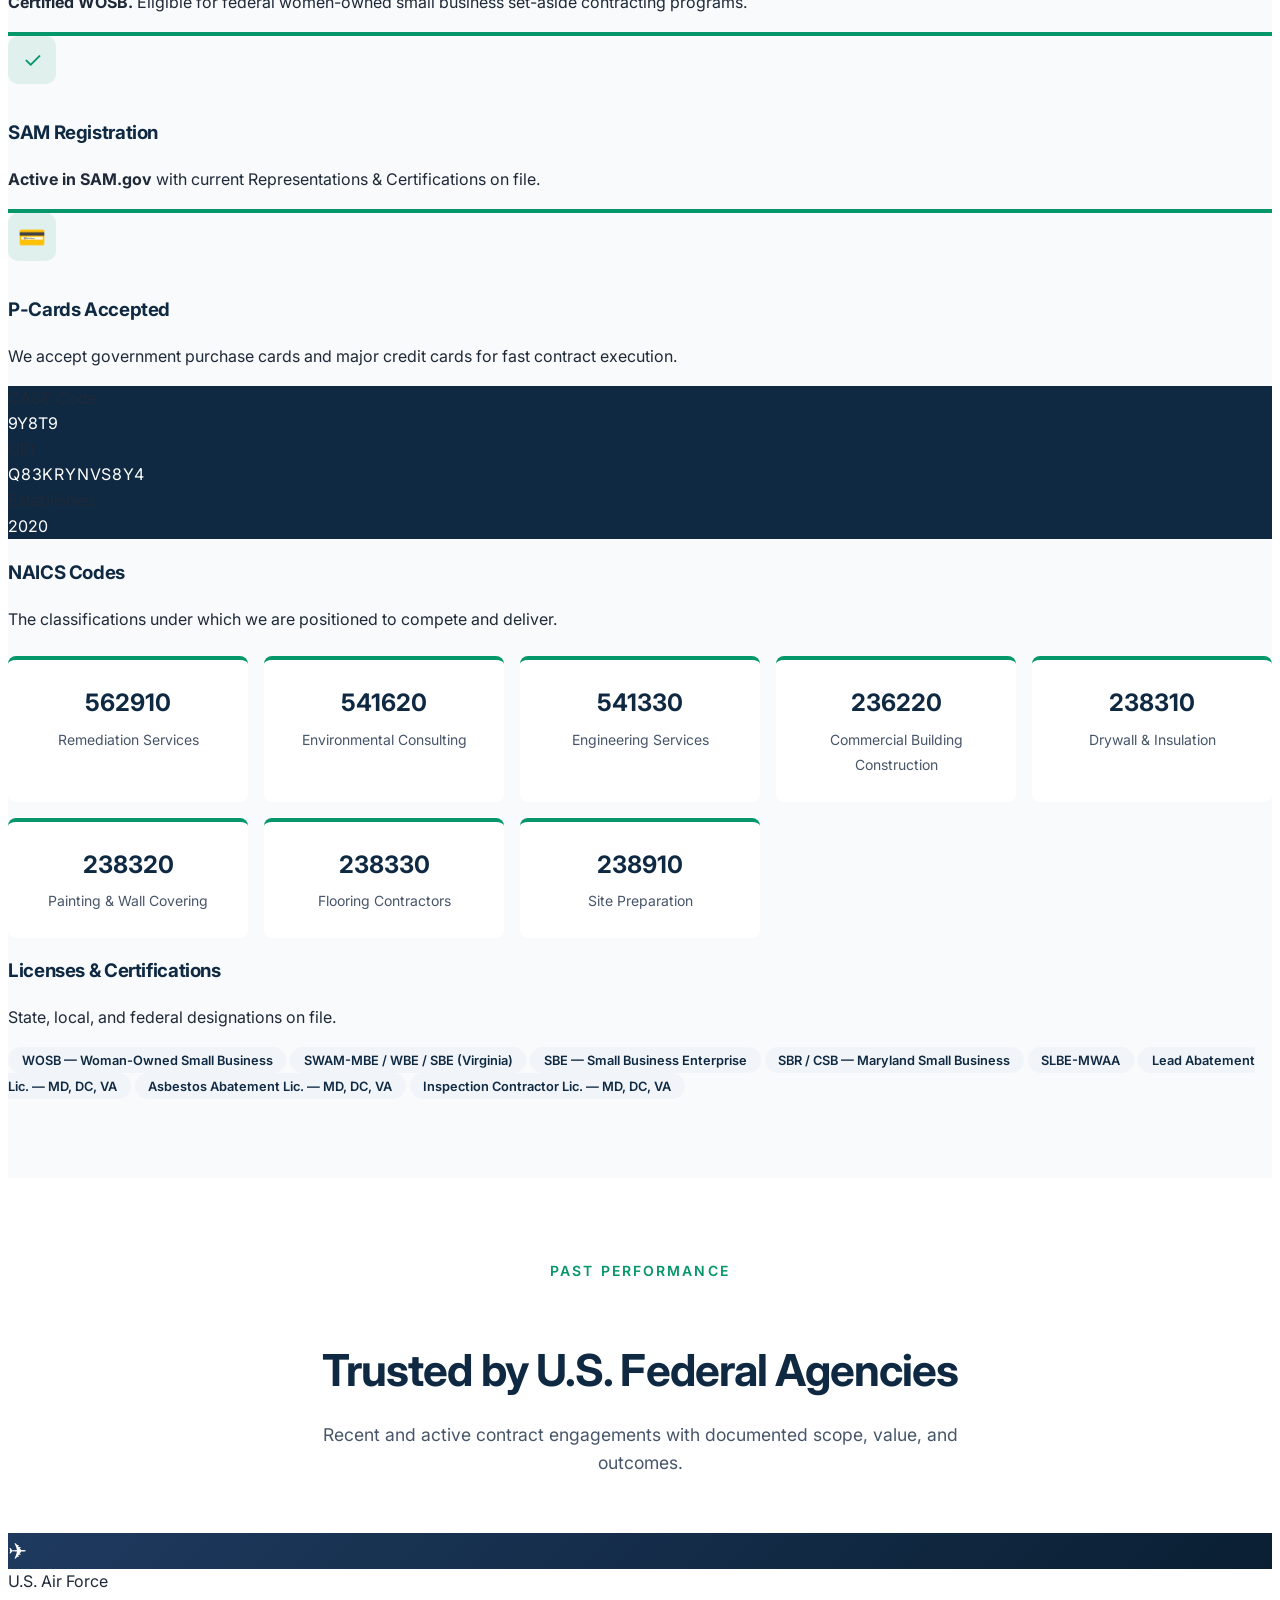
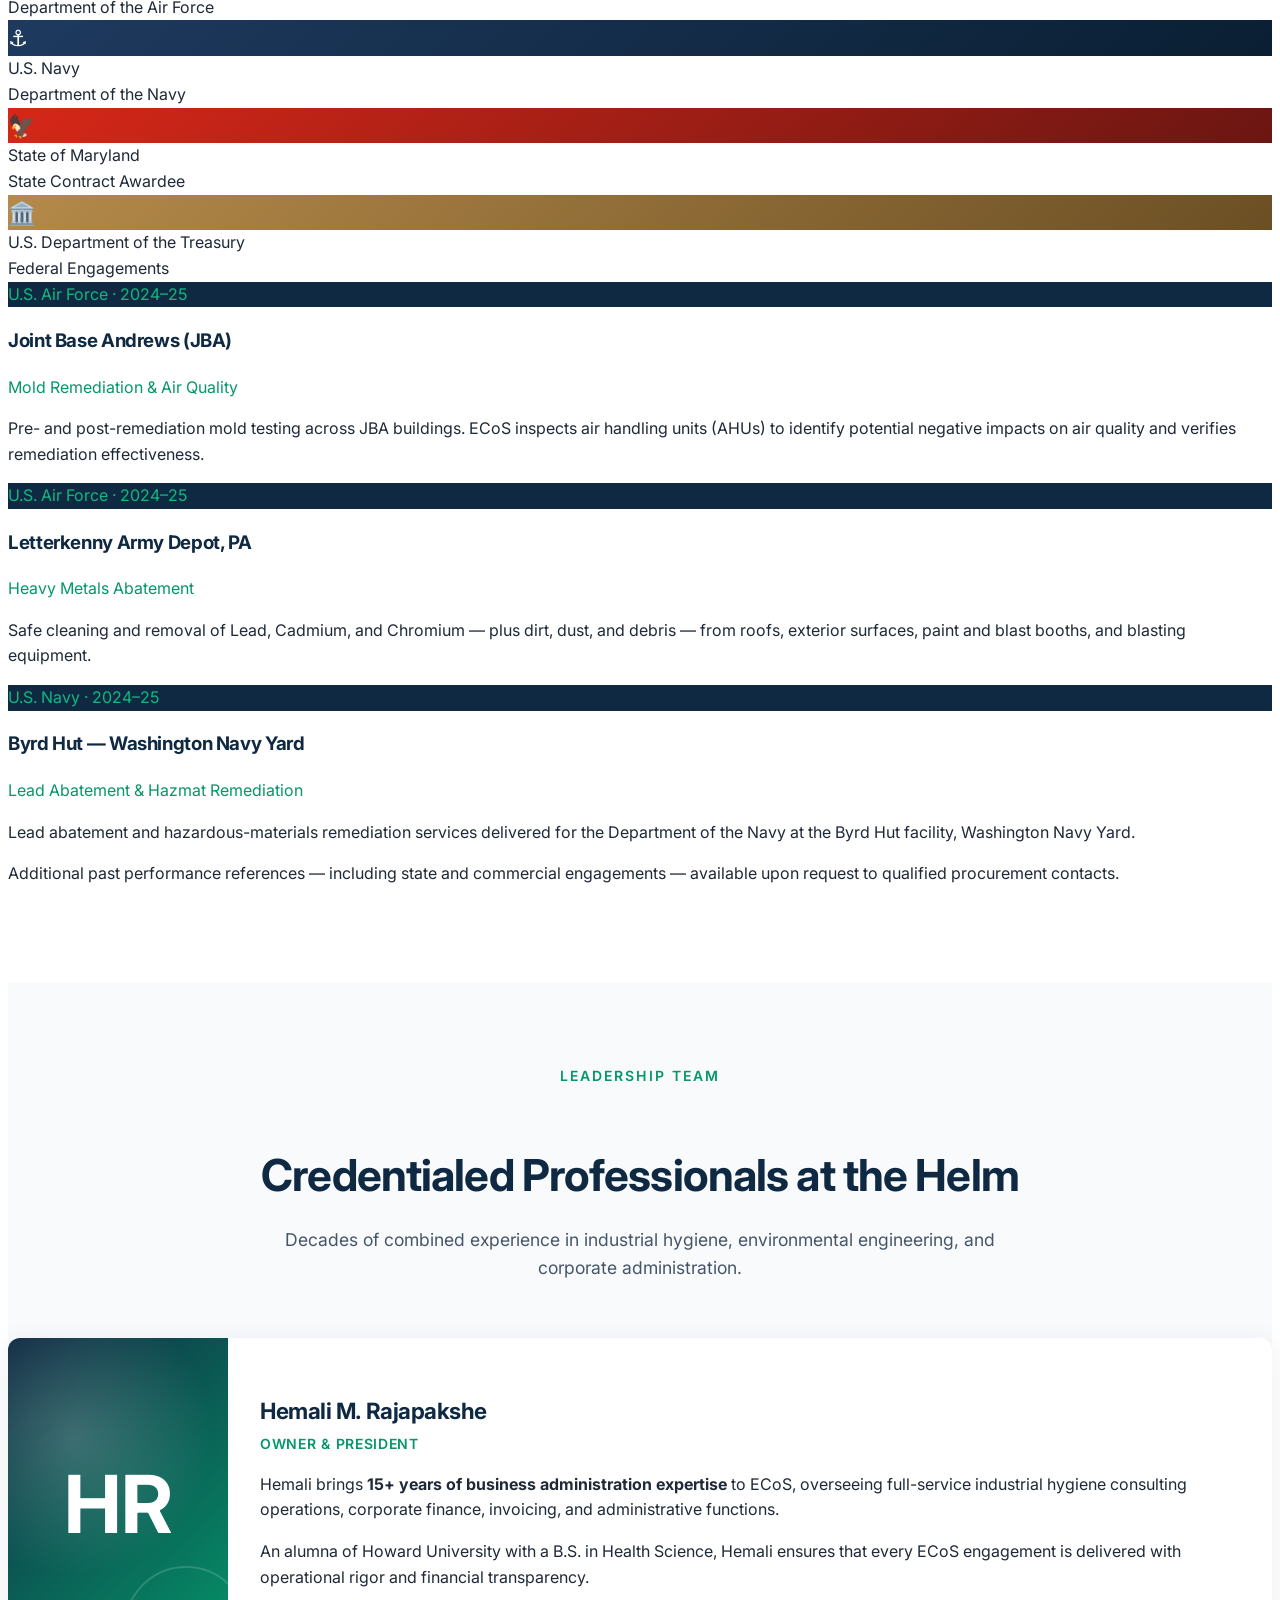
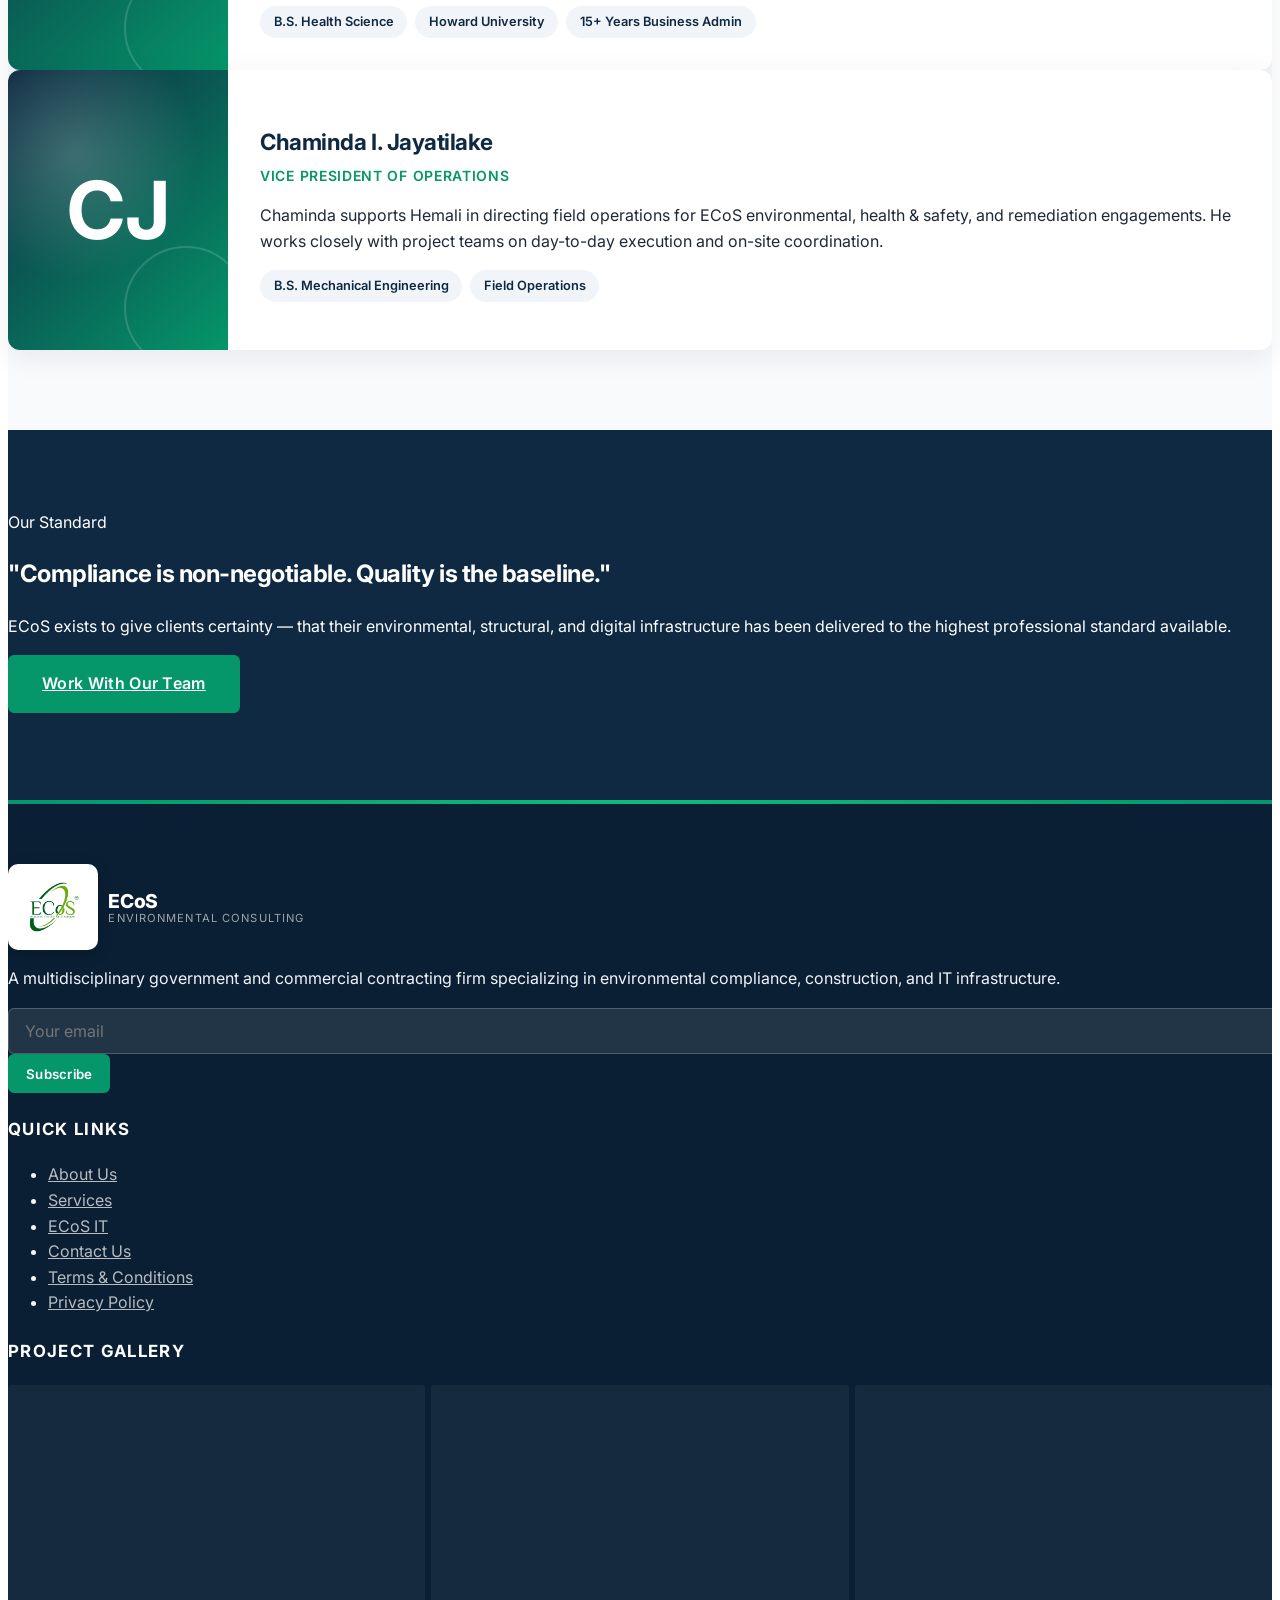
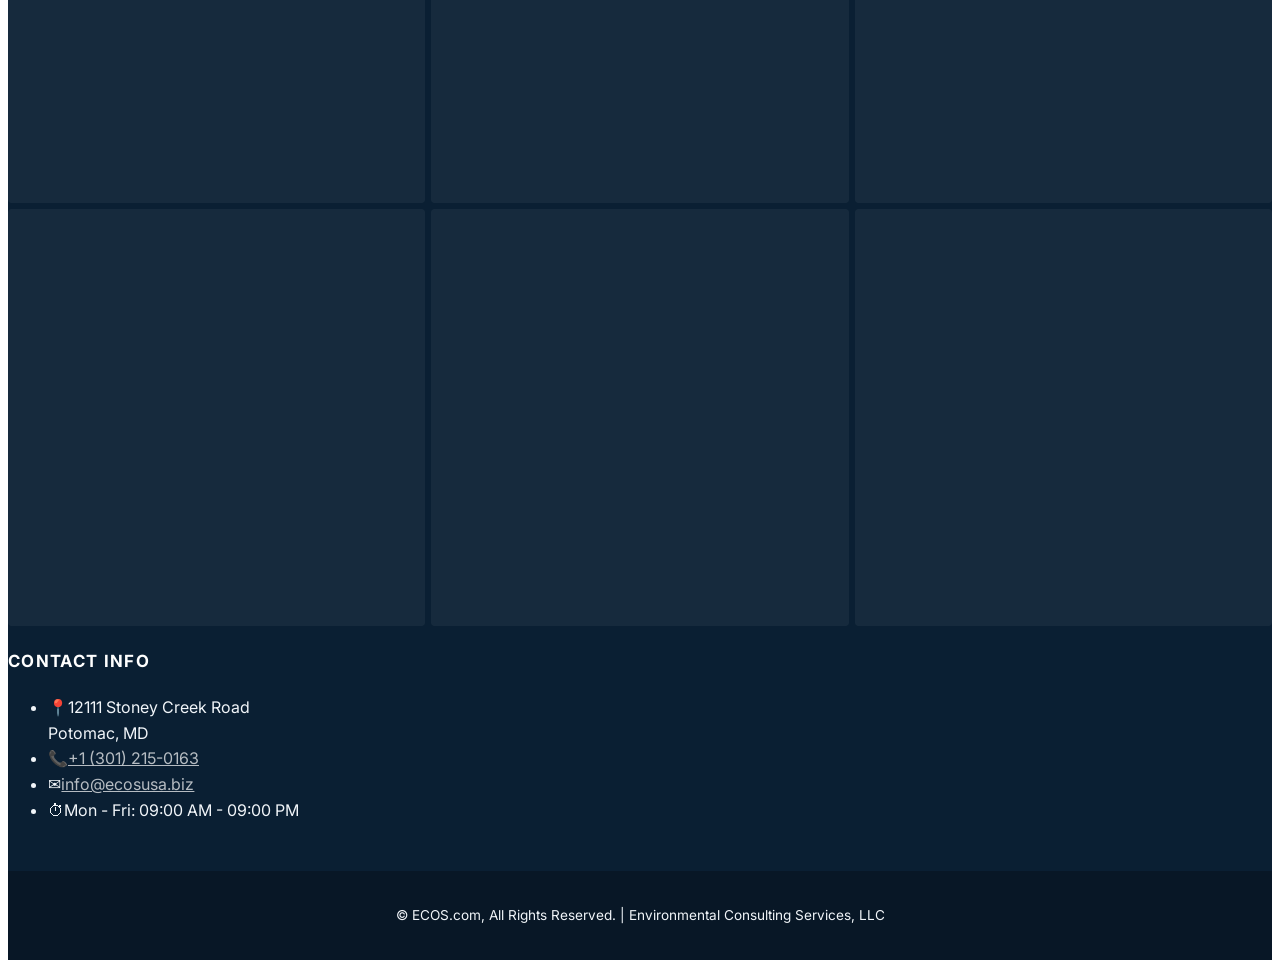
==== commit aa36c280: "Remove contract dollar values from past performance cards Keep project descriptions and agency badge" ====
--- a/about.html
+++ b/about.html
@@ -214,11 +214,7 @@
           <div class="p-6">
             <h3 class="text-lg font-bold mb-1">Joint Base Andrews (JBA)</h3>
             <div class="text-emerald font-semibold text-sm mb-3">Mold Remediation &amp; Air Quality</div>
-            <p class="text-gray-700 text-sm mb-4">Pre- and post-remediation mold testing across JBA buildings. ECoS inspects air handling units (AHUs) to identify potential negative impacts on air quality and verifies remediation effectiveness.</p>
-            <div class="border-t pt-3 flex justify-between items-center">
-              <span class="text-xs uppercase tracking-wider text-gray-500">Contract Value</span>
-              <span class="font-bold text-navy" style="color: var(--ecos-navy);">$81,375</span>
-            </div>
+            <p class="text-gray-700 text-sm">Pre- and post-remediation mold testing across JBA buildings. ECoS inspects air handling units (AHUs) to identify potential negative impacts on air quality and verifies remediation effectiveness.</p>
           </div>
         </div>
 
@@ -227,11 +223,7 @@
           <div class="p-6">
             <h3 class="text-lg font-bold mb-1">Letterkenny Army Depot, PA</h3>
             <div class="text-emerald font-semibold text-sm mb-3">Heavy Metals Abatement</div>
-            <p class="text-gray-700 text-sm mb-4">Safe cleaning and removal of Lead, Cadmium, and Chromium — plus dirt, dust, and debris — from roofs, exterior surfaces, paint and blast booths, and blasting equipment.</p>
-            <div class="border-t pt-3 flex justify-between items-center">
-              <span class="text-xs uppercase tracking-wider text-gray-500">Contract Value</span>
-              <span class="font-bold" style="color: var(--ecos-navy);">$269,000</span>
-            </div>
+            <p class="text-gray-700 text-sm">Safe cleaning and removal of Lead, Cadmium, and Chromium — plus dirt, dust, and debris — from roofs, exterior surfaces, paint and blast booths, and blasting equipment.</p>
           </div>
         </div>
 
@@ -240,11 +232,7 @@
           <div class="p-6">
             <h3 class="text-lg font-bold mb-1">Byrd Hut — Washington Navy Yard</h3>
             <div class="text-emerald font-semibold text-sm mb-3">Lead Abatement &amp; Hazmat Remediation</div>
-            <p class="text-gray-700 text-sm mb-4">Lead abatement and hazardous-materials remediation services delivered for the Department of the Navy at the Byrd Hut facility, Washington Navy Yard.</p>
-            <div class="border-t pt-3 flex justify-between items-center">
-              <span class="text-xs uppercase tracking-wider text-gray-500">Contract Value</span>
-              <span class="font-bold" style="color: var(--ecos-navy);">$61,489</span>
-            </div>
+            <p class="text-gray-700 text-sm">Lead abatement and hazardous-materials remediation services delivered for the Department of the Navy at the Byrd Hut facility, Washington Navy Yard.</p>
           </div>
         </div>
       </div>
